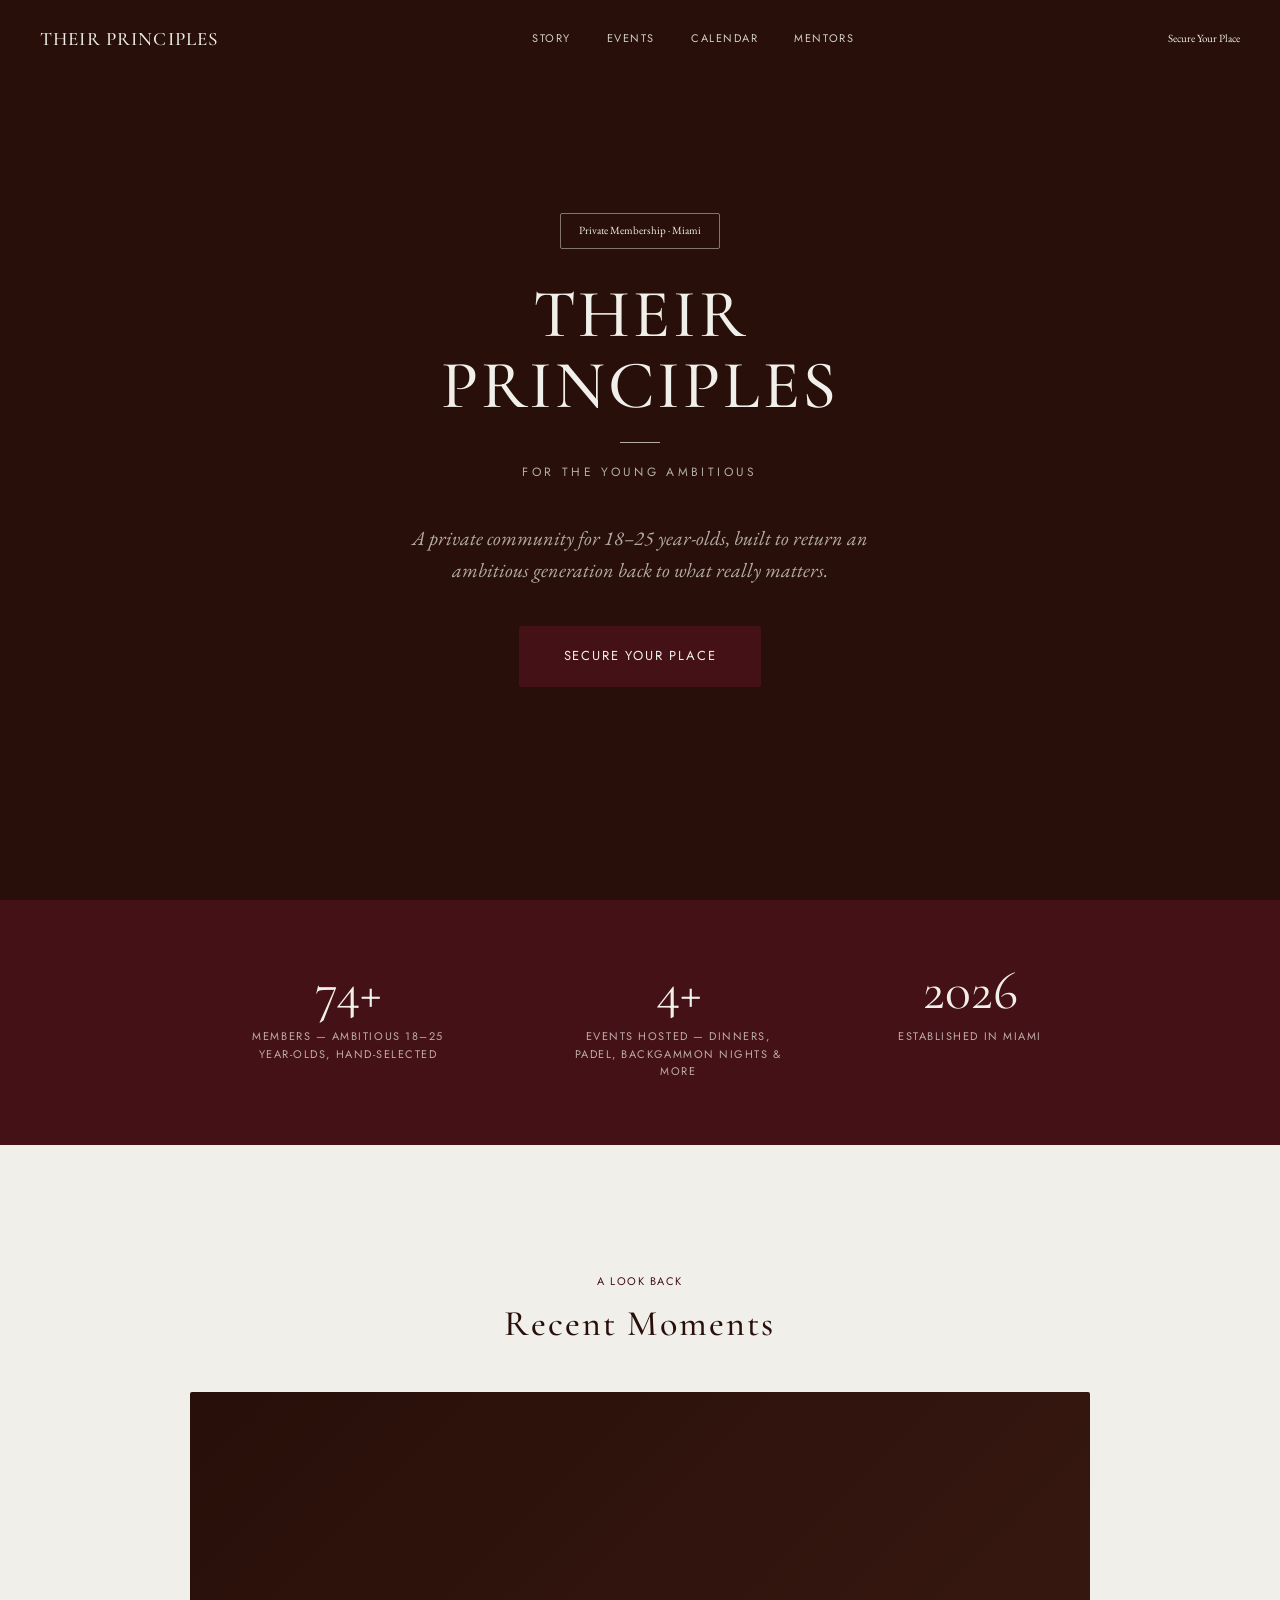
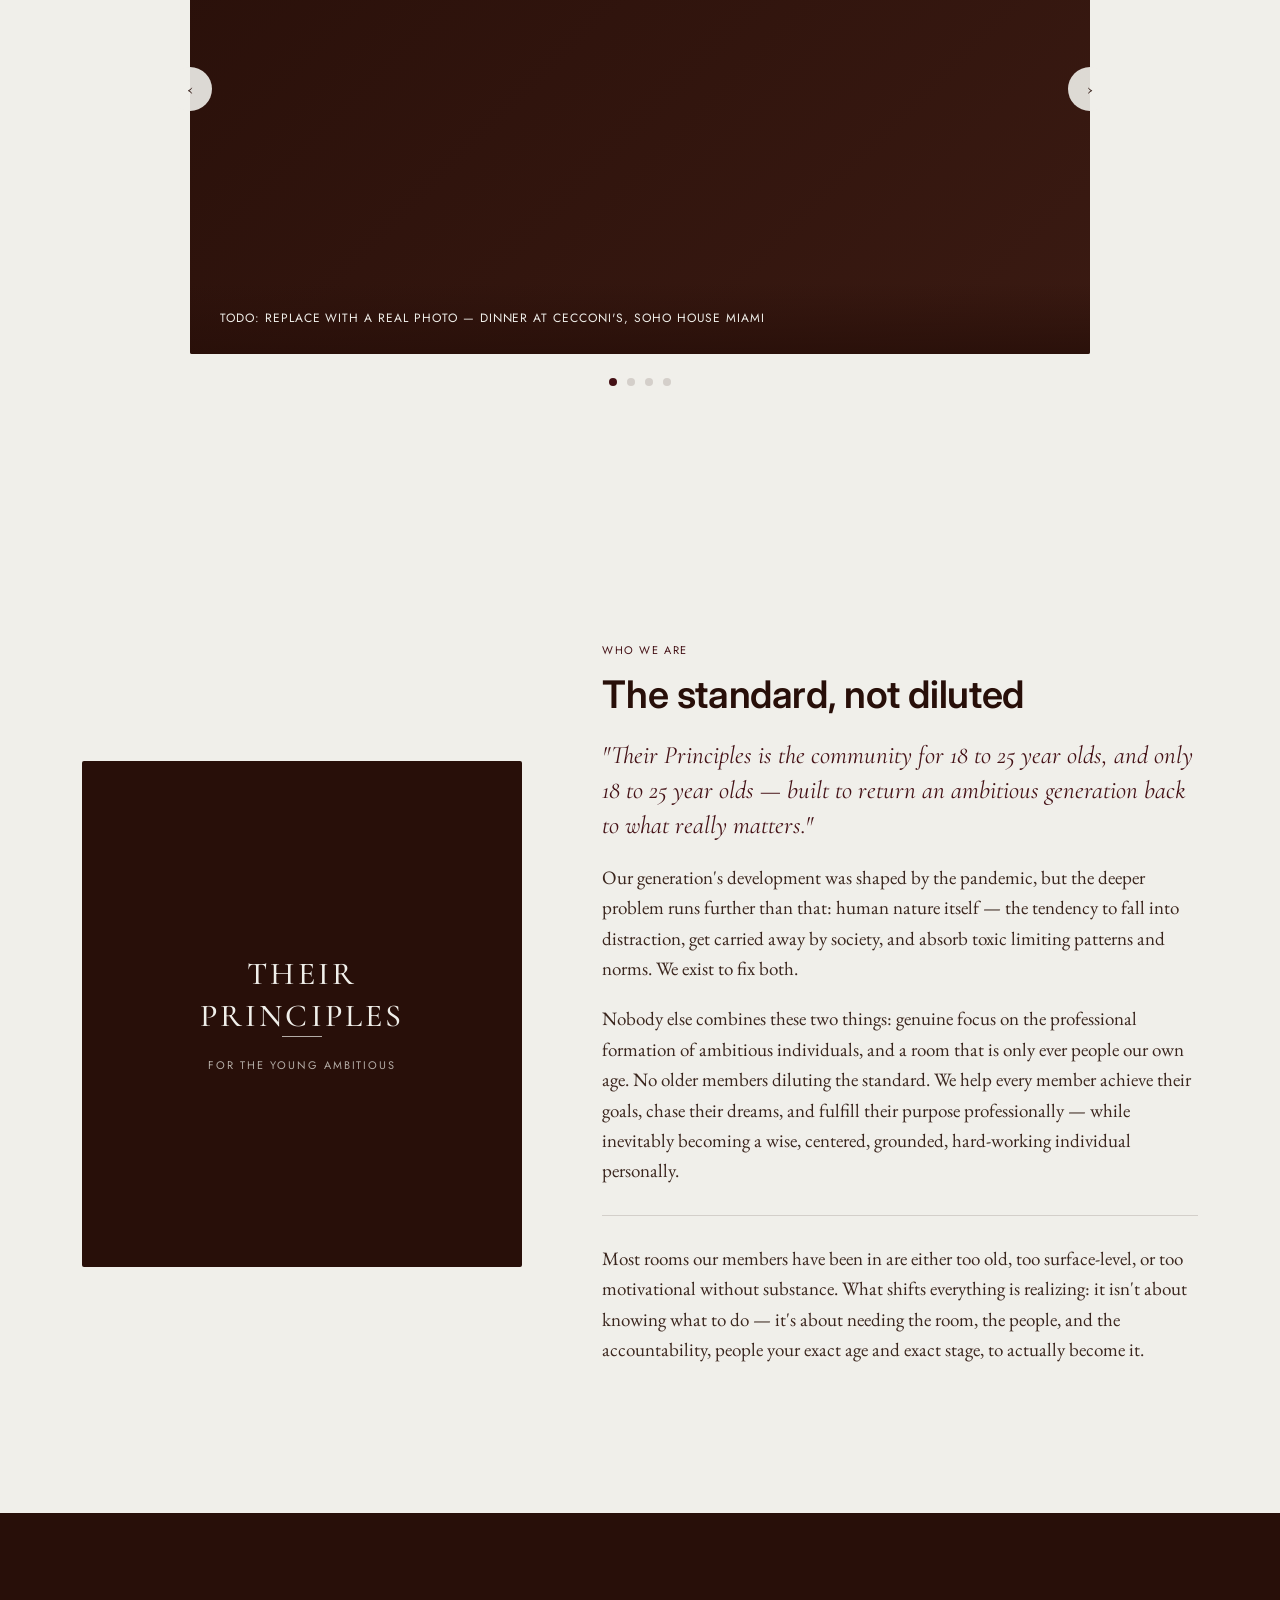
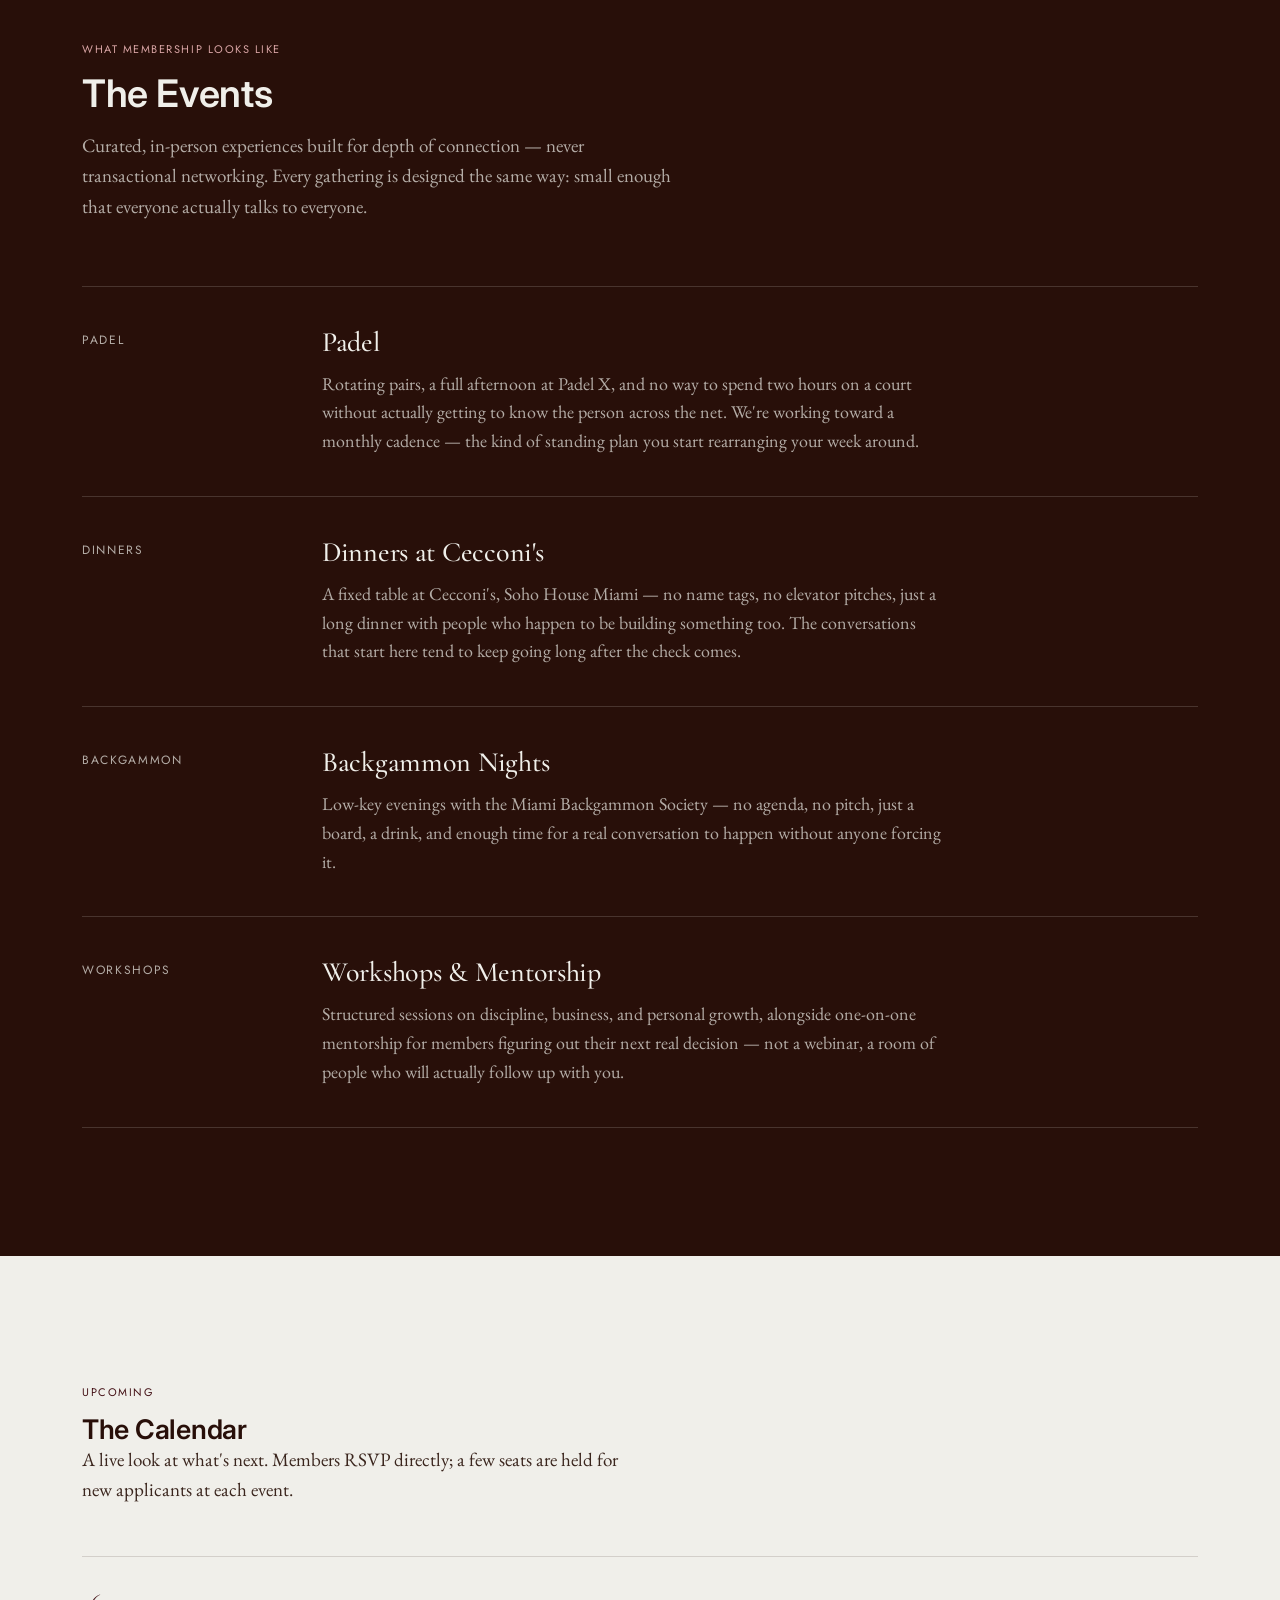
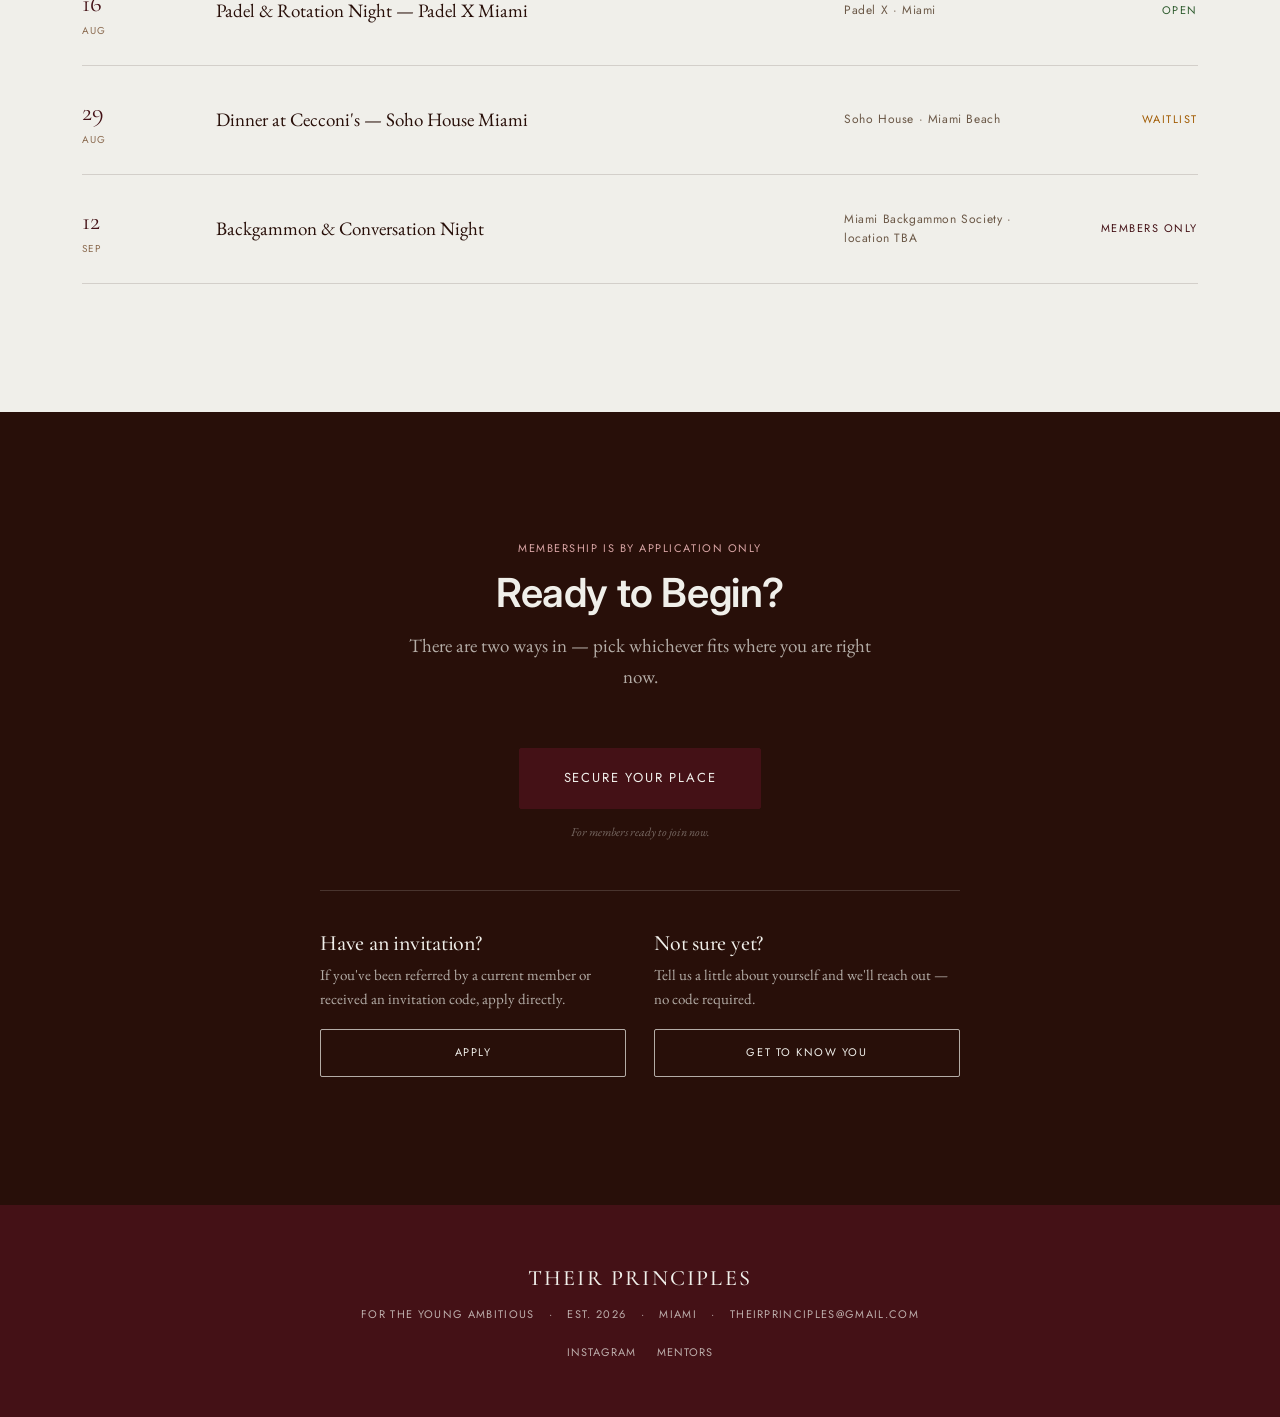
==== index.html @ aa346334 "Backup: initial site build (pre-refinement) Co-Authored-By: Claude Fable 5 <noreply@anthropic.com>" ====
<!DOCTYPE html>
<html lang="en">
<head>
<meta charset="UTF-8">
<meta name="viewport" content="width=device-width, initial-scale=1.0">
<title>Their Principles — For the Young Ambitious</title>
<meta name="description" content="Their Principles is a private membership community in Miami for ambitious 18–25 year-olds. Dinners, padel, backgammon nights, workshops, and a room that's only ever people your own age.">
<link rel="preconnect" href="https://fonts.googleapis.com">
<link rel="preconnect" href="https://fonts.gstatic.com" crossorigin>
<link href="https://fonts.googleapis.com/css2?family=Cormorant+Garamond:ital,wght@0,400;0,500;0,600;1,400&family=EB+Garamond:ital,wght@0,400;0,500;1,400&family=Inter:wght@400;500;600&family=Jost:wght@400;500;600&display=swap" rel="stylesheet">
<link rel="stylesheet" href="css/variables.css">
<link rel="stylesheet" href="css/base.css">
<link rel="stylesheet" href="css/components.css">
</head>
<body>

<nav class="tp-nav" id="tpNav">
  <a href="#top" class="tp-nav-mark tp-brandmark">Their Principles</a>
  <div class="tp-nav-links">
    <a href="#story">Story</a>
    <a href="#events">Events</a>
    <a href="#calendar">Calendar</a>
    <a href="mentors.html">Mentors</a>
  </div>
  <a href="#join" class="tp-nav-cta tp-nav-cta-desktop">Secure Your Place</a>
  <button class="tp-nav-toggle" id="tpNavToggle" aria-expanded="false" aria-controls="tpNavOverlay">Menu</button>
</nav>

<div class="tp-nav-overlay" id="tpNavOverlay">
  <a href="#story">Story</a>
  <a href="#events">Events</a>
  <a href="#calendar">Calendar</a>
  <a href="mentors.html">Mentors</a>
  <a href="#join">Secure Your Place</a>
</div>

<header class="tp-hero" id="top">
  <!-- TODO(client): add a real event photo. Simplest option — add this inline
       style once the file exists:
       style="--tp-hero-photo:url('assets/images/hero/hero.jpg')" -->
  <div class="tp-hero-inner">
    <div class="tp-hero-eyebrow">Private Membership · Miami</div>
    <h1>Their Principles</h1>
    <div class="tp-hero-divider"></div>
    <div class="tp-hero-tag">For the Young Ambitious</div>
    <p class="tp-hero-sub">A private community for 18–25 year-olds, built to return an ambitious generation back to what really matters.</p>
    <a href="#join" class="tp-btn tp-btn-primary">Secure Your Place</a>
  </div>
  <div class="tp-hero-photo-credit"><!-- TODO(client): photo credit once a real image is added --></div>
</header>

<section class="tp-stats" id="stats" aria-label="Their Principles, by the numbers">
  <div class="tp-wrap">
    <div>
      <div class="tp-stat-num" data-count-target="74" data-count-suffix="+">0</div>
      <div class="tp-stat-label">Members — ambitious 18–25 year-olds, hand-selected</div>
    </div>
    <div>
      <div class="tp-stat-num" data-count-target="4" data-count-suffix="+">0</div>
      <div class="tp-stat-label">Events hosted — dinners, padel, backgammon nights &amp; more</div>
    </div>
    <div>
      <div class="tp-stat-num">2026</div>
      <div class="tp-stat-label">Established in Miami</div>
    </div>
  </div>
</section>

<section class="tp-section" id="moments">
  <div class="tp-wrap">
    <div class="tp-carousel-heading">
      <div class="tp-eyebrow">A look back</div>
      <h2 class="tp-brandmark">Recent Moments</h2>
    </div>
    <div class="tp-carousel" id="tpCarousel">
      <div class="tp-carousel-track"></div>
      <button class="tp-carousel-nav tp-carousel-prev" aria-label="Previous photo">&#8249;</button>
      <button class="tp-carousel-nav tp-carousel-next" aria-label="Next photo">&#8250;</button>
      <div class="tp-carousel-dots"></div>
    </div>
  </div>
</section>

<section class="tp-section tp-story" id="story">
  <div class="tp-wrap">
    <div class="tp-story-mark">
      <div>
        <div class="tp-brandmark">Their<br>Principles</div>
        <div class="tp-hero-divider"></div>
        <div class="tp-tag">For the Young Ambitious</div>
      </div>
    </div>
    <div>
      <div class="tp-eyebrow">Who we are</div>
      <h2>The standard, not diluted</h2>
      <p class="tp-pull">"Their Principles is the community for 18 to 25 year olds, and only 18 to 25 year olds — built to return an ambitious generation back to what really matters."</p>
      <p>Our generation's development was shaped by the pandemic, but the deeper problem runs further than that: human nature itself — the tendency to fall into distraction, get carried away by society, and absorb toxic limiting patterns and norms. We exist to fix both.</p>
      <p>Nobody else combines these two things: genuine focus on the professional formation of ambitious individuals, and a room that is only ever people our own age. No older members diluting the standard. We help every member achieve their goals, chase their dreams, and fulfill their purpose professionally — while inevitably becoming a wise, centered, grounded, hard-working individual personally.</p>
      <p class="tp-story-shift">Most rooms our members have been in are either too old, too surface-level, or too motivational without substance. What shifts everything is realizing: it isn't about knowing what to do — it's about needing the room, the people, and the accountability, people your exact age and exact stage, to actually become it.</p>
    </div>
  </div>
</section>

<section class="tp-section tp-events" id="events">
  <div class="tp-wrap">
    <div class="tp-eyebrow">What membership looks like</div>
    <h2>The Events</h2>
    <p class="tp-events-intro">Curated, in-person experiences built for depth of connection — never transactional networking. Every gathering is designed the same way: small enough that everyone actually talks to everyone.</p>

    <div class="tp-experience">
      <div class="tp-experience-label">Padel</div>
      <div>
        <h3>Padel</h3>
        <p>Rotating pairs, a full afternoon at Padel X, and no way to spend two hours on a court without actually getting to know the person across the net. We're working toward a monthly cadence — the kind of standing plan you start rearranging your week around.</p>
      </div>
    </div>

    <div class="tp-experience">
      <div class="tp-experience-label">Dinners</div>
      <div>
        <h3>Dinners at Cecconi's</h3>
        <p>A fixed table at Cecconi's, Soho House Miami — no name tags, no elevator pitches, just a long dinner with people who happen to be building something too. The conversations that start here tend to keep going long after the check comes.</p>
      </div>
    </div>

    <div class="tp-experience">
      <div class="tp-experience-label">Backgammon</div>
      <div>
        <h3>Backgammon Nights</h3>
        <p>Low-key evenings with the Miami Backgammon Society — no agenda, no pitch, just a board, a drink, and enough time for a real conversation to happen without anyone forcing it.</p>
      </div>
    </div>

    <div class="tp-experience">
      <div class="tp-experience-label">Workshops</div>
      <div>
        <h3>Workshops &amp; Mentorship</h3>
        <p>Structured sessions on discipline, business, and personal growth, alongside one-on-one mentorship for members figuring out their next real decision — not a webinar, a room of people who will actually follow up with you.</p>
      </div>
    </div>
  </div>
</section>

<section class="tp-section tp-calendar" id="calendar">
  <div class="tp-wrap">
    <div class="tp-eyebrow">Upcoming</div>
    <h2>The Calendar</h2>
    <p class="tp-calendar-intro">A live look at what's next. Members RSVP directly; a few seats are held for new applicants at each event.</p>
    <div class="tp-cal-list" id="tpCalList"></div>
  </div>
</section>

<section class="tp-section tp-cta" id="join">
  <div class="tp-wrap">
    <div class="tp-eyebrow">Membership is by application only</div>
    <h2>Ready to Begin?</h2>
    <p class="tp-cta-intro">There are two ways in — pick whichever fits where you are right now.</p>

    <div class="tp-cta-primary-wrap">
      <a href="#" class="tp-btn tp-btn-primary">Secure Your Place</a>
      <span class="tp-cta-primary-note">For members ready to join now.<br><!-- TODO(client): point this at the real membership/payment flow --></span>
    </div>

    <div class="tp-cta-doors">
      <div class="tp-cta-door">
        <h3>Have an invitation?</h3>
        <p>If you've been referred by a current member or received an invitation code, apply directly.</p>
        <!-- TODO(client): point this at the real invitation-code intake form once decided -->
        <a href="#" class="tp-btn tp-btn-secondary">Apply</a>
      </div>
      <div class="tp-cta-door">
        <h3>Not sure yet?</h3>
        <p>Tell us a little about yourself and we'll reach out — no code required.</p>
        <button class="tp-btn tp-btn-secondary" id="tpGtyToggle" aria-expanded="false" aria-controls="tpGtyForm">Get to Know You</button>
      </div>
    </div>

    <form class="tp-gty-form" id="tpGtyForm" novalidate>
      <div class="tp-gty-field">
        <label for="gtyName">Name</label>
        <input type="text" id="gtyName" name="name" data-required autocomplete="name">
        <div class="tp-gty-error">Please tell us your name.</div>
      </div>
      <div class="tp-gty-field">
        <label for="gtyEmail">Email</label>
        <input type="email" id="gtyEmail" name="email" data-required autocomplete="email">
        <div class="tp-gty-error">Please enter a valid email.</div>
      </div>
      <div class="tp-gty-field">
        <label for="gtyAge">Age</label>
        <input type="number" id="gtyAge" name="age" min="18" max="25" data-required>
        <div class="tp-gty-error">Membership is for 18–25 year-olds.</div>
      </div>
      <div class="tp-gty-field">
        <label for="gtySocial">Instagram or LinkedIn</label>
        <input type="text" id="gtySocial" name="social" data-required autocomplete="off">
        <div class="tp-gty-error">Please share a way to find you.</div>
      </div>
      <div class="tp-gty-field">
        <label for="gtyWhy">In one line, why Their Principles?</label>
        <textarea id="gtyWhy" name="why" rows="2" data-required></textarea>
        <div class="tp-gty-error">Tell us a little about why you're reaching out.</div>
      </div>
      <button type="submit" class="tp-btn tp-btn-secondary">Send</button>
    </form>
    <div class="tp-gty-success" id="tpGtySuccess">Thank you — we'll be in touch soon.</div>
  </div>
</section>

<footer class="tp-footer">
  <div class="tp-wrap">
    <div class="tp-brandmark">Their Principles</div>
    <div class="tp-footer-meta">For the Young Ambitious <span>·</span> Est. 2026 <span>·</span> Miami <span>·</span> theirprinciples@gmail.com</div>
    <div class="tp-footer-links">
      <!-- TODO(client): add real social links -->
      <a href="#">Instagram</a>
      <a href="mentors.html">Mentors</a>
    </div>
  </div>
</footer>

<script src="js/nav.js" defer></script>
<script src="js/carousel.js" defer></script>
<script src="js/stats-counter.js" defer></script>
<script src="js/calendar.js" defer></script>
<script src="js/form.js" defer></script>
</body>
</html>
---- css/variables.css ----
/* Their Principles — brand tokens
   Verified against the client's brand deck (positioning statement, audience
   definition, brand kit slides). Do not introduce colors/fonts outside this file. */
:root {
  /* Brand colors — exact hex from the brand kit */
  --tp-espresso: #280F09;   /* near-black, primary text + hero background */
  --tp-cream: #F0EFEA;      /* parchment, primary background */
  --tp-burgundy: #441116;   /* accent, primary CTA, stat band */
  --tp-green: #151E0C;      /* secondary accent, used sparingly */

  /* Derived tints (not in the deck — computed for hover/border/dim states) */
  --tp-cream-dim: #E4E2D9;
  --tp-burgundy-light: #5A1A21;
  --tp-espresso-70: rgba(40, 15, 9, 0.7);
  --tp-cream-on-dark-70: rgba(240, 239, 234, 0.7);
  --tp-cream-on-dark-40: rgba(240, 239, 234, 0.4);
  --tp-hairline-on-dark: rgba(240, 239, 234, 0.16);
  --tp-hairline-on-light: rgba(40, 15, 9, 0.14);

  /* Typography
     Cormorant Garamond + EB Garamond are the real brand fonts (free).
     Proxima Nova and Futura are commercial — Inter and Jost stand in until
     licensed. Swap the two substitute lines below if a license is purchased. */
  --font-mark: 'Cormorant Garamond', serif;
  --font-body: 'EB Garamond', serif;
  --font-title: 'Inter', sans-serif;      /* stand-in for Proxima Nova */
  --font-cta: 'Jost', sans-serif;          /* stand-in for Futura */

  /* Spacing / rhythm */
  --tp-section-pad: 128px;
  --tp-section-pad-mobile: 72px;
  --tp-max-width: 1180px;
  --tp-radius: 2px;
}
---- css/base.css ----
/* Reset + typographic defaults */
*, *::before, *::after { box-sizing: border-box; margin: 0; padding: 0; }
html { scroll-behavior: smooth; }
body {
  background: var(--tp-cream);
  color: var(--tp-espresso);
  font-family: var(--font-body);
  font-size: 18px;
  line-height: 1.6;
  -webkit-font-smoothing: antialiased;
}
img { max-width: 100%; display: block; }
a { color: inherit; text-decoration: none; }
button { font: inherit; cursor: pointer; }
ul { list-style: none; }

h1, h2, h3 { font-family: var(--font-title); font-weight: 600; letter-spacing: -0.01em; line-height: 1.1; }
.tp-brandmark { font-family: var(--font-mark); font-weight: 500; letter-spacing: 0.06em; }

.tp-eyebrow, .tp-cta-font, .tp-nav-links a, .tp-btn, .tp-stat-label, .tp-status {
  font-family: var(--font-cta);
  text-transform: uppercase;
  letter-spacing: 0.14em;
}

.tp-wrap {
  max-width: var(--tp-max-width);
  margin: 0 auto;
  padding: 0 32px;
}

.tp-section { padding: var(--tp-section-pad) 0; }

.tp-eyebrow { font-size: 11px; color: var(--tp-burgundy); margin-bottom: 14px; }

/* Shared button styles */
.tp-btn {
  display: inline-block;
  font-size: 12px;
  padding: 15px 30px;
  border-radius: 2px;
  border: 1px solid currentColor;
  background: transparent;
  transition: background .25s ease, color .25s ease, border-color .25s ease, transform .15s ease;
}
.tp-btn:hover { transform: translateY(-1px); }

.tp-btn-primary {
  background: var(--tp-burgundy);
  border-color: var(--tp-burgundy);
  color: var(--tp-cream);
  font-size: 13px;
  padding: 19px 44px;
}
.tp-btn-primary:hover { background: var(--tp-burgundy-light); border-color: var(--tp-burgundy-light); }

.tp-btn-secondary {
  background: transparent;
  color: var(--tp-cream);
  border-color: var(--tp-cream-on-dark-70);
}
.tp-btn-secondary:hover { background: var(--tp-cream); color: var(--tp-espresso); border-color: var(--tp-cream); }

.tp-btn-outline-dark {
  background: transparent;
  color: var(--tp-espresso);
  border-color: var(--tp-hairline-on-light);
}
.tp-btn-outline-dark:hover { background: var(--tp-espresso); color: var(--tp-cream); border-color: var(--tp-espresso); }

.tp-visually-hidden {
  position: absolute; width: 1px; height: 1px; overflow: hidden;
  clip: rect(0 0 0 0); white-space: nowrap;
}

@media (max-width: 860px) {
  .tp-section { padding: var(--tp-section-pad-mobile) 0; }
}
---- css/components.css ----
/* ==========================================================================
   NAV
   ========================================================================== */
.tp-nav {
  position: fixed; top: 0; left: 0; right: 0; z-index: 100;
  display: flex; align-items: center; justify-content: space-between;
  padding: 24px 40px;
  transition: background .3s ease, padding .3s ease, box-shadow .3s ease;
}
.tp-nav.is-solid {
  background: var(--tp-espresso);
  padding: 14px 40px;
  box-shadow: 0 2px 24px rgba(0,0,0,.25);
}
.tp-nav-mark {
  font-size: 19px;
  color: var(--tp-cream);
  text-transform: uppercase;
}
.tp-nav-links { display: flex; gap: 36px; align-items: center; }
.tp-nav-links a { color: var(--tp-cream); font-size: 11px; opacity: .85; }
.tp-nav-links a:hover { opacity: 1; }
.tp-nav-cta { color: var(--tp-cream); font-size: 11px; }
.tp-nav-toggle {
  display: none; background: none; border: none; color: var(--tp-cream);
  font-family: var(--font-cta); font-size: 11px; letter-spacing: .14em; text-transform: uppercase;
}
.tp-nav-overlay {
  position: fixed; inset: 0; z-index: 99; background: var(--tp-espresso);
  display: none; flex-direction: column; align-items: center; justify-content: center; gap: 32px;
}
.tp-nav-overlay.is-open { display: flex; }
.tp-nav-overlay a { color: var(--tp-cream); font-size: 20px; font-family: var(--font-mark); }

@media (max-width: 860px) {
  .tp-nav-links, .tp-nav-cta-desktop { display: none; }
  .tp-nav-toggle { display: block; }
}

/* ==========================================================================
   HERO
   ========================================================================== */
.tp-hero {
  position: relative;
  min-height: 100vh;
  display: flex; align-items: center; justify-content: center;
  text-align: center;
  color: var(--tp-cream);
  overflow: hidden;
  background-color: var(--tp-espresso);
  background-image:
    linear-gradient(180deg, rgba(40,15,9,.35) 0%, rgba(40,15,9,.6) 55%, rgba(40,15,9,.96) 100%),
    var(--tp-hero-photo, none);
  background-size: cover;
  background-position: center;
}
/* TODO(client): set --tp-hero-photo to a real event photo, e.g.
   .tp-hero { --tp-hero-photo: url('assets/images/hero/hero.jpg'); } */
.tp-hero-inner { position: relative; z-index: 2; max-width: 640px; padding: 0 40px; }
.tp-hero-eyebrow {
  display: inline-block; font-size: 11px; color: var(--tp-cream);
  border: 1px solid rgba(240,239,234,.45); border-radius: 2px; padding: 8px 18px; margin-bottom: 30px;
}
.tp-hero-mark { font-size: 15px; letter-spacing: .3em; text-transform: uppercase; color: var(--tp-cream-on-dark-70); margin-bottom: 18px; }
.tp-hero h1 {
  font-family: var(--font-mark); font-weight: 500; text-transform: uppercase;
  font-size: 68px; letter-spacing: .04em; line-height: 1.05; margin-bottom: 20px;
}
.tp-hero-divider { width: 40px; height: 1px; background: var(--tp-cream-on-dark-70); margin: 0 auto 20px; }
.tp-hero-tag { font-family: var(--font-cta); font-size: 12px; letter-spacing: .28em; text-transform: uppercase; color: var(--tp-cream-on-dark-70); margin-bottom: 40px; }
.tp-hero-sub {
  font-family: var(--font-body); font-style: italic; font-size: 20px;
  color: var(--tp-cream-on-dark-70); max-width: 480px; margin: 0 auto 40px;
}
.tp-hero-photo-credit {
  position: absolute; bottom: 22px; left: 50%; transform: translateX(-50%);
  font-family: var(--font-cta); font-size: 10px; letter-spacing: .1em; text-transform: uppercase;
  color: var(--tp-cream-on-dark-40);
}

@media (max-width: 860px) {
  .tp-hero h1 { font-size: 40px; }
}

/* ==========================================================================
   STATS
   ========================================================================== */
.tp-stats { background: var(--tp-burgundy); color: var(--tp-cream); padding: 64px 0; }
.tp-stats .tp-wrap { display: flex; justify-content: center; gap: 110px; text-align: center; flex-wrap: wrap; }
.tp-stat-num { font-family: var(--font-mark); font-size: 54px; line-height: 1; }
.tp-stat-label { font-size: 11px; color: var(--tp-cream-on-dark-70); margin-top: 10px; max-width: 220px; }

/* ==========================================================================
   CAROUSEL
   ========================================================================== */
.tp-carousel-heading { text-align: center; margin-bottom: 48px; }
.tp-carousel-heading h2 { font-size: 36px; }
.tp-carousel {
  position: relative;
  max-width: 900px; margin: 0 auto;
}
.tp-carousel-track {
  display: flex; overflow-x: auto; scroll-snap-type: x mandatory;
  scrollbar-width: none; border-radius: var(--tp-radius);
}
.tp-carousel-track::-webkit-scrollbar { display: none; }
.tp-carousel-slide {
  flex: 0 0 100%; scroll-snap-align: center;
  aspect-ratio: 16 / 10;
  background: linear-gradient(135deg, var(--tp-espresso), #3a1a12);
  display: flex; align-items: flex-end; justify-content: flex-start;
  position: relative;
}
.tp-carousel-slide img { position: absolute; inset: 0; width: 100%; height: 100%; object-fit: cover; }
.tp-carousel-caption {
  position: relative; z-index: 2; color: var(--tp-cream); padding: 26px 30px;
  font-family: var(--font-cta); font-size: 12px; letter-spacing: .08em; text-transform: uppercase;
  background: linear-gradient(0deg, rgba(40,15,9,.85), transparent);
  width: 100%;
}
.tp-carousel-nav {
  position: absolute; top: 50%; transform: translateY(-50%);
  width: 44px; height: 44px; border-radius: 50%;
  background: var(--tp-cream); color: var(--tp-espresso);
  border: none; display: flex; align-items: center; justify-content: center;
  font-size: 16px; opacity: .9;
}
.tp-carousel-nav:hover { opacity: 1; }
.tp-carousel-prev { left: -22px; }
.tp-carousel-next { right: -22px; }
.tp-carousel-dots { display: flex; justify-content: center; gap: 10px; margin-top: 24px; }
.tp-carousel-dot { width: 8px; height: 8px; border-radius: 50%; background: var(--tp-hairline-on-light); border: none; }
.tp-carousel-dot.is-active { background: var(--tp-burgundy); }

@media (max-width: 860px) {
  .tp-carousel-prev, .tp-carousel-next { display: none; }
}

/* ==========================================================================
   STORY
   ========================================================================== */
.tp-story .tp-wrap { display: grid; grid-template-columns: 0.85fr 1.15fr; gap: 80px; align-items: center; }
.tp-story-mark {
  aspect-ratio: 1 / 1.15; background: var(--tp-espresso); color: var(--tp-cream);
  display: flex; align-items: center; justify-content: center; text-align: center; padding: 40px;
  border-radius: var(--tp-radius);
}
.tp-story-mark .tp-brandmark { font-size: 32px; letter-spacing: .1em; text-transform: uppercase; line-height: 1.3; }
.tp-story-mark .tp-hero-divider { background: var(--tp-cream-on-dark-70); }
.tp-story-mark .tp-tag { font-family: var(--font-cta); font-size: 11px; letter-spacing: .18em; text-transform: uppercase; color: var(--tp-cream-on-dark-70); }
.tp-story h2 { font-size: 38px; margin-bottom: 22px; }
.tp-story p { font-size: 19px; margin-bottom: 20px; color: #3a251d; }
.tp-story p.tp-pull {
  font-family: var(--font-mark); font-size: 25px; font-style: italic; color: var(--tp-burgundy); line-height: 1.4;
}
.tp-story-shift {
  margin-top: 28px; padding-top: 28px; border-top: 1px solid var(--tp-hairline-on-light);
  font-size: 16px; color: #5a4632;
}

@media (max-width: 860px) {
  .tp-story .tp-wrap { grid-template-columns: 1fr; }
}

/* ==========================================================================
   EVENTS (experiential — no card grid)
   ========================================================================== */
.tp-events { background: var(--tp-espresso); color: var(--tp-cream); }
.tp-events .tp-eyebrow { color: #d9a5a5; }
.tp-events h2 { color: var(--tp-cream); font-size: 38px; margin-bottom: 16px; }
.tp-events-intro { max-width: 600px; color: var(--tp-cream-on-dark-70); font-size: 19px; margin-bottom: 64px; }
.tp-experience {
  display: grid; grid-template-columns: 200px 1fr; gap: 40px;
  padding: 40px 0; border-top: 1px solid var(--tp-hairline-on-dark);
}
.tp-experience:last-child { border-bottom: 1px solid var(--tp-hairline-on-dark); }
.tp-experience-label {
  font-family: var(--font-cta); font-size: 12px; letter-spacing: .14em; text-transform: uppercase;
  color: var(--tp-cream-on-dark-70); padding-top: 4px;
}
.tp-experience h3 { font-family: var(--font-mark); font-size: 28px; font-weight: 500; margin-bottom: 12px; color: var(--tp-cream); }
.tp-experience p { font-size: 18px; color: var(--tp-cream-on-dark-70); max-width: 620px; }

@media (max-width: 860px) {
  .tp-experience { grid-template-columns: 1fr; gap: 10px; }
}

/* ==========================================================================
   CALENDAR
   ========================================================================== */
.tp-calendar-intro { max-width: 560px; color: #3a251d; font-size: 19px; margin-bottom: 50px; }
.tp-cal-list { border-top: 1px solid var(--tp-hairline-on-light); }
.tp-cal-row {
  display: grid; grid-template-columns: 110px 1fr 200px 130px; gap: 24px; align-items: center;
  padding: 26px 0; border-bottom: 1px solid var(--tp-hairline-on-light);
}
.tp-cal-date { font-family: var(--font-mark); font-size: 25px; color: var(--tp-burgundy); }
.tp-cal-date span { display: block; font-family: var(--font-cta); font-size: 10px; letter-spacing: .12em; text-transform: uppercase; color: #8a6a4f; }
.tp-cal-name { font-size: 19px; }
.tp-cal-loc { font-family: var(--font-cta); font-size: 12px; letter-spacing: .05em; color: #6b5847; }
.tp-status { font-size: 11px; text-align: right; }
.tp-status.is-open { color: #2f5c2f; }
.tp-status.is-wait { color: #a05a00; }
.tp-status.is-members { color: var(--tp-burgundy); }
.tp-cal-empty { padding: 30px 0; color: #6b5847; font-style: italic; }

@media (max-width: 860px) {
  .tp-cal-row { grid-template-columns: 1fr; text-align: left; gap: 6px; }
  .tp-status { text-align: left; }
}

/* ==========================================================================
   THREE-CTA SECTION
   ========================================================================== */
.tp-cta { background: var(--tp-espresso); color: var(--tp-cream); text-align: center; }
.tp-cta .tp-eyebrow { color: #d9a5a5; }
.tp-cta h2 { color: var(--tp-cream); font-size: 40px; margin-bottom: 16px; }
.tp-cta-intro { max-width: 500px; margin: 0 auto 56px; color: var(--tp-cream-on-dark-70); font-size: 19px; }

.tp-cta-primary-wrap { margin-bottom: 48px; }
.tp-cta-primary-note { display: block; margin-top: 14px; font-size: 12px; color: var(--tp-cream-on-dark-40); font-family: var(--font-body); font-style: italic; }

.tp-cta-doors {
  display: flex; justify-content: center; gap: 28px; flex-wrap: wrap;
  max-width: 640px; margin: 0 auto; padding-top: 40px; border-top: 1px solid var(--tp-hairline-on-dark);
}
.tp-cta-door { flex: 1; min-width: 240px; text-align: left; }
.tp-cta-door h3 { font-family: var(--font-mark); font-size: 22px; font-weight: 500; margin-bottom: 8px; color: var(--tp-cream); }
.tp-cta-door p { font-size: 15px; color: var(--tp-cream-on-dark-70); margin-bottom: 18px; }
.tp-cta-door .tp-btn { width: 100%; text-align: center; font-size: 11px; padding: 14px 20px; }

/* Get-to-know-you inline form */
.tp-gty-form { text-align: left; margin-top: 18px; display: none; }
.tp-gty-form.is-open { display: block; }
.tp-gty-field { margin-bottom: 16px; }
.tp-gty-field label {
  display: block; font-family: var(--font-cta); font-size: 10px; letter-spacing: .1em; text-transform: uppercase;
  color: var(--tp-cream-on-dark-70); margin-bottom: 6px;
}
.tp-gty-field input, .tp-gty-field textarea {
  width: 100%; background: transparent; border: none; border-bottom: 1px solid var(--tp-hairline-on-dark);
  color: var(--tp-cream); font-family: var(--font-body); font-size: 16px; padding: 8px 0;
}
.tp-gty-field input:focus, .tp-gty-field textarea:focus { outline: none; border-color: var(--tp-cream); }
.tp-gty-error { font-family: var(--font-cta); font-size: 11px; color: #e08a8a; margin-top: 6px; display: none; }
.tp-gty-error.is-visible { display: block; }
.tp-gty-success {
  display: none; font-family: var(--font-mark); font-size: 20px; font-style: italic; color: var(--tp-cream);
  padding: 20px 0;
}
.tp-gty-success.is-visible { display: block; }

@media (max-width: 860px) {
  .tp-cta-doors { flex-direction: column; }
}

/* ==========================================================================
   MENTORS PAGE
   ========================================================================== */
.tp-mentors-intro { max-width: 620px; margin: 0 auto 64px; text-align: center; }
.tp-mentors-intro h2 { font-size: 40px; margin-bottom: 18px; }
.tp-mentors-intro p { font-size: 19px; color: #3a251d; }
.tp-mentor-grid { display: grid; grid-template-columns: repeat(3, 1fr); gap: 48px 40px; }
.tp-mentor-photo {
  aspect-ratio: 1 / 1; background: linear-gradient(135deg, #c9beae, #e4dfd3);
  border-radius: var(--tp-radius); margin-bottom: 18px;
  display: flex; align-items: center; justify-content: center;
  font-family: var(--font-cta); font-size: 10px; letter-spacing: .1em; text-transform: uppercase; color: #8a7a63;
}
.tp-mentor-card h3 { font-size: 21px; margin-bottom: 4px; }
.tp-mentor-card .tp-affiliation { font-family: var(--font-cta); font-size: 10px; letter-spacing: .1em; text-transform: uppercase; color: var(--tp-burgundy); margin-bottom: 10px; }
.tp-mentor-card p.tp-bio { font-size: 15px; color: #5a4632; }

@media (max-width: 860px) {
  .tp-mentor-grid { grid-template-columns: 1fr 1fr; }
}
@media (max-width: 560px) {
  .tp-mentor-grid { grid-template-columns: 1fr; }
}

/* ==========================================================================
   FOOTER
   ========================================================================== */
.tp-footer { background: var(--tp-burgundy); color: var(--tp-cream); padding: 56px 0; text-align: center; }
.tp-footer .tp-brandmark { font-size: 22px; letter-spacing: .1em; text-transform: uppercase; margin-bottom: 10px; }
.tp-footer-meta { font-family: var(--font-cta); font-size: 11px; letter-spacing: .12em; text-transform: uppercase; color: var(--tp-cream-on-dark-70); }
.tp-footer-meta span { margin: 0 10px; }
.tp-footer-links { margin-top: 20px; display: flex; justify-content: center; gap: 20px; }
.tp-footer-links a { font-family: var(--font-cta); font-size: 11px; letter-spacing: .1em; text-transform: uppercase; color: var(--tp-cream-on-dark-70); }
.tp-footer-links a:hover { color: var(--tp-cream); }
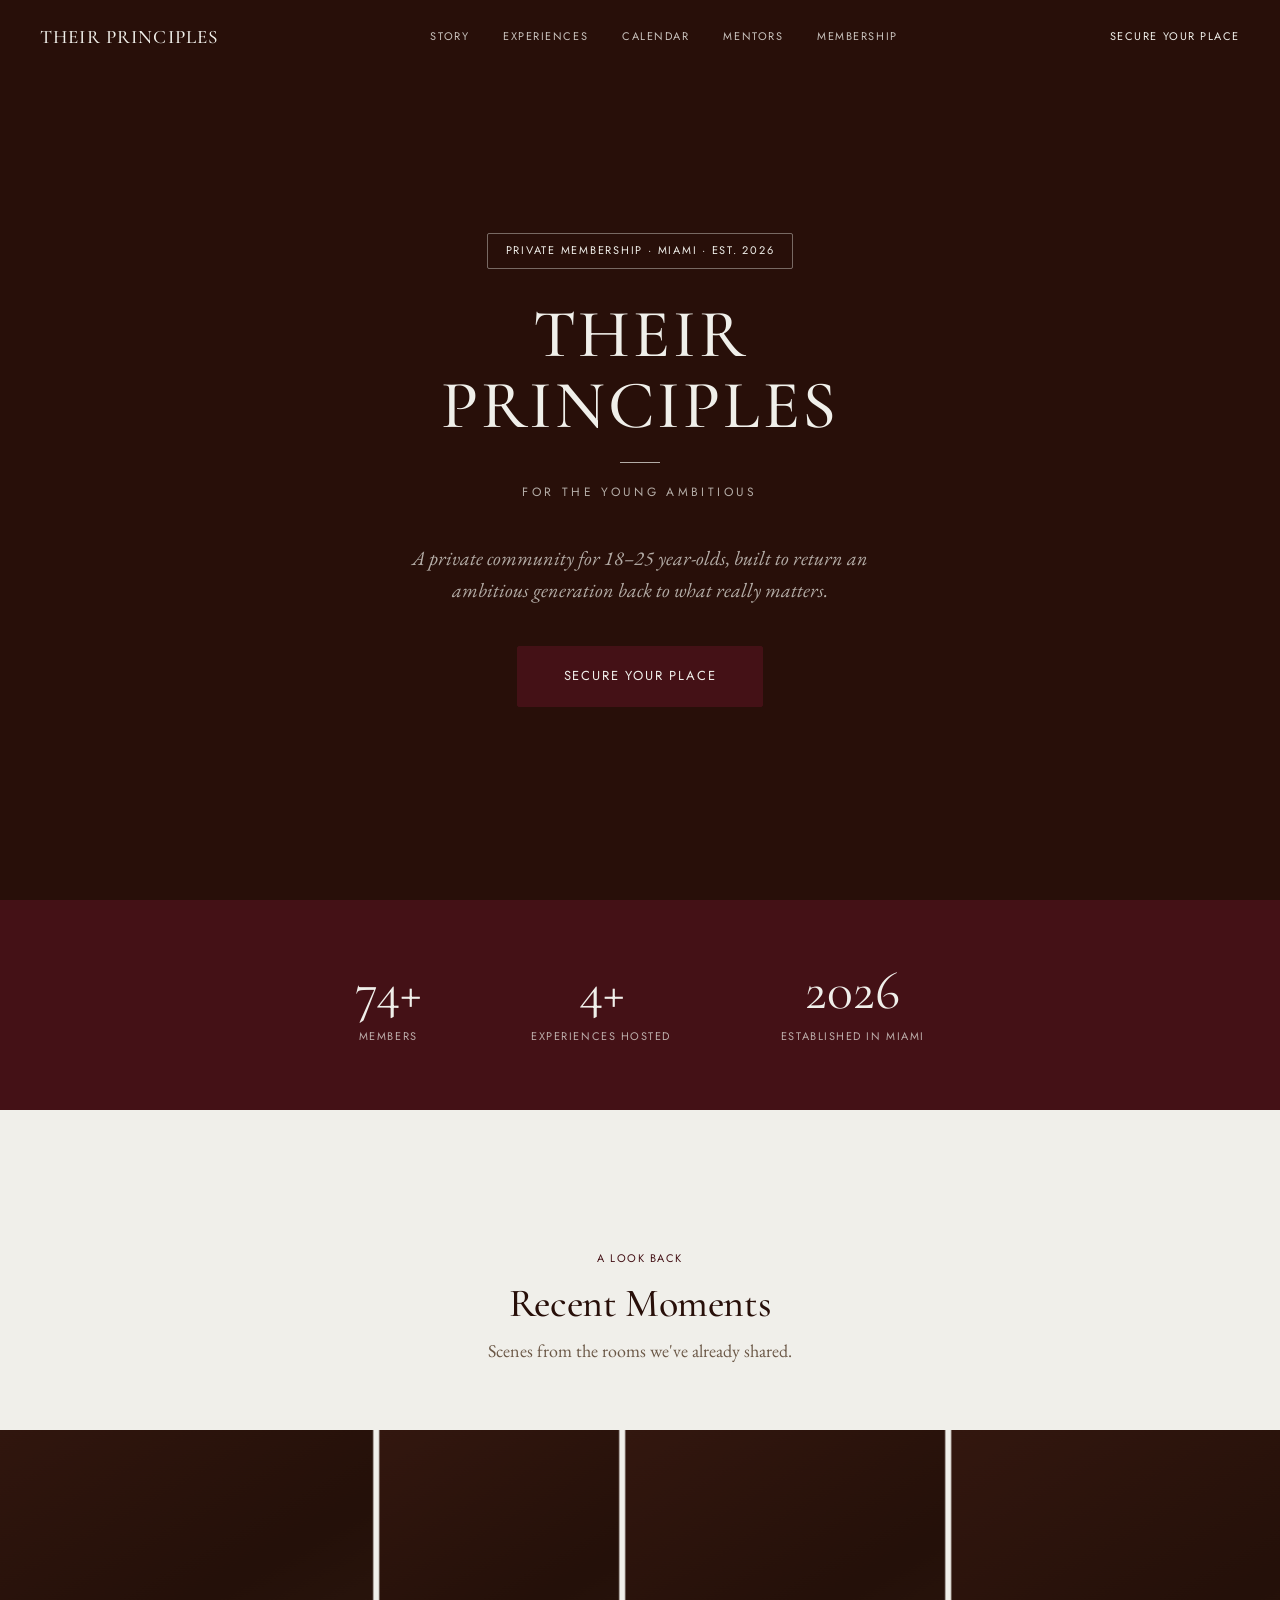
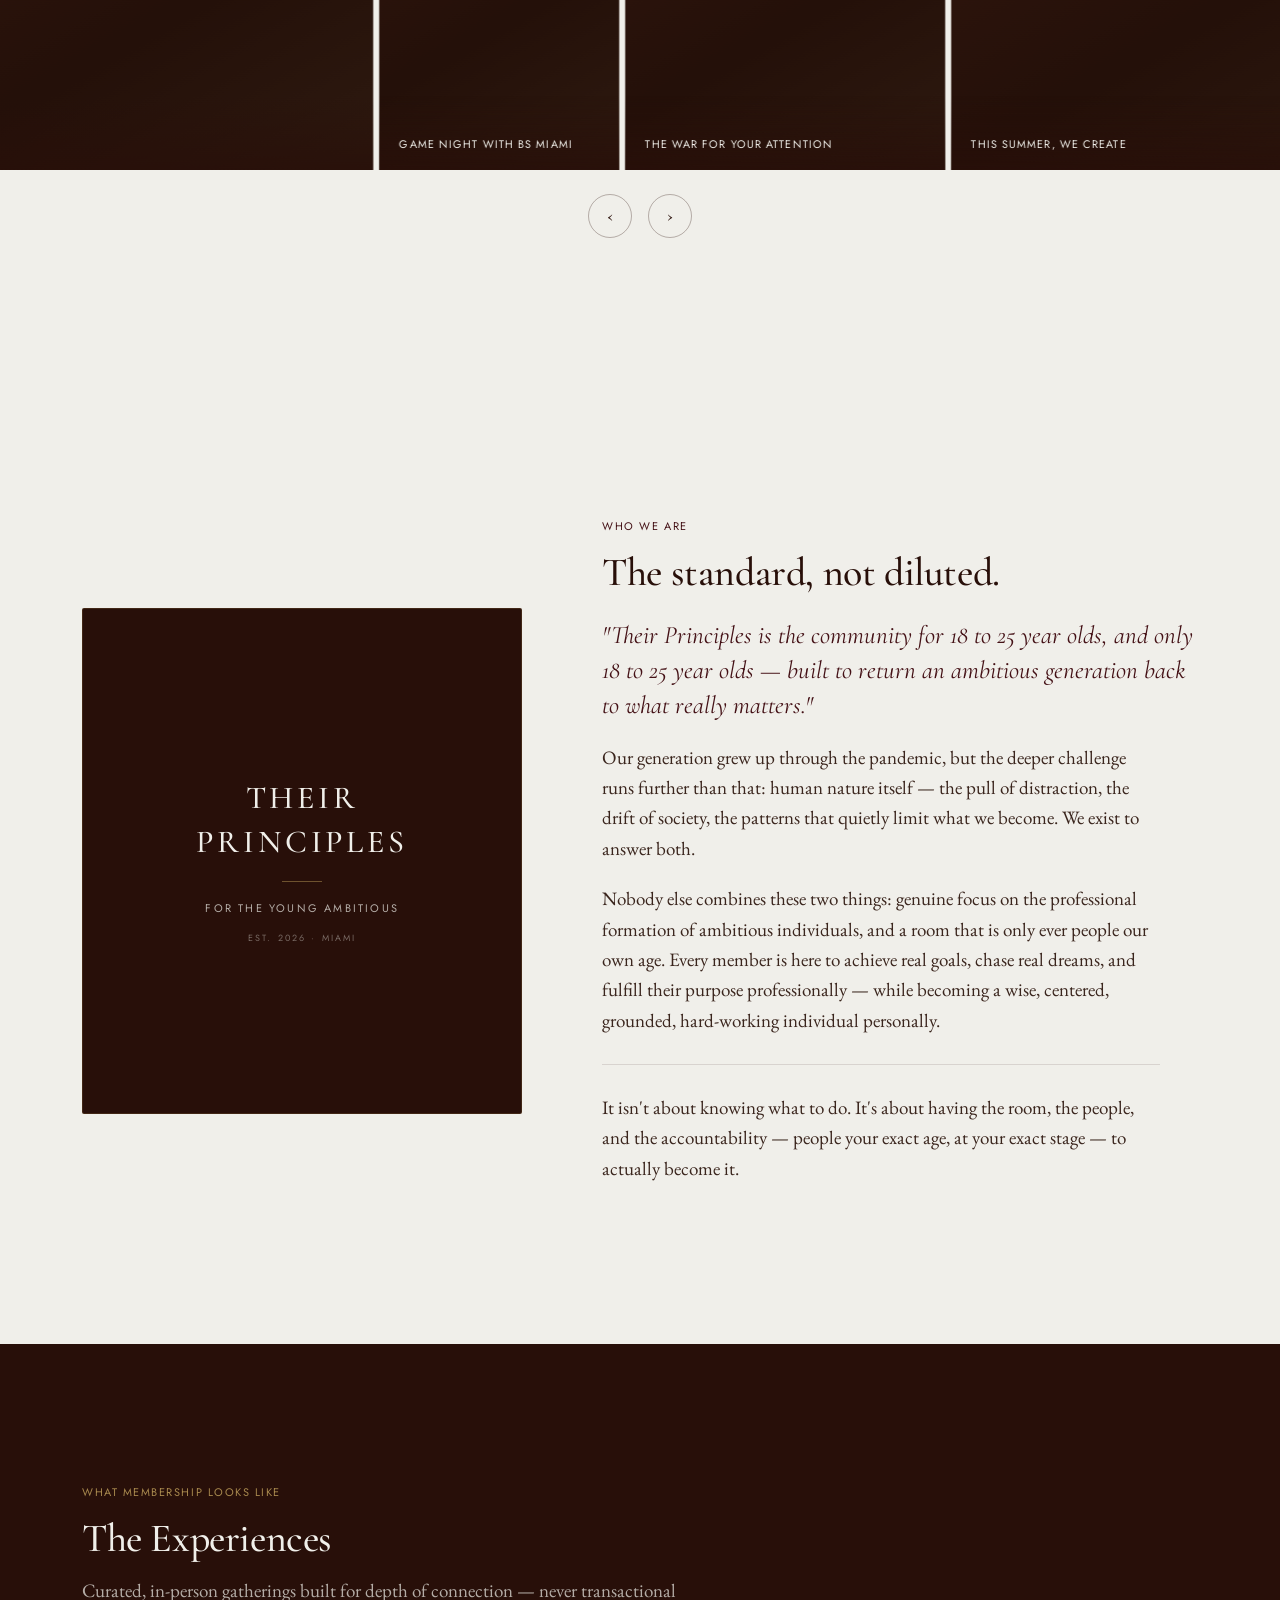
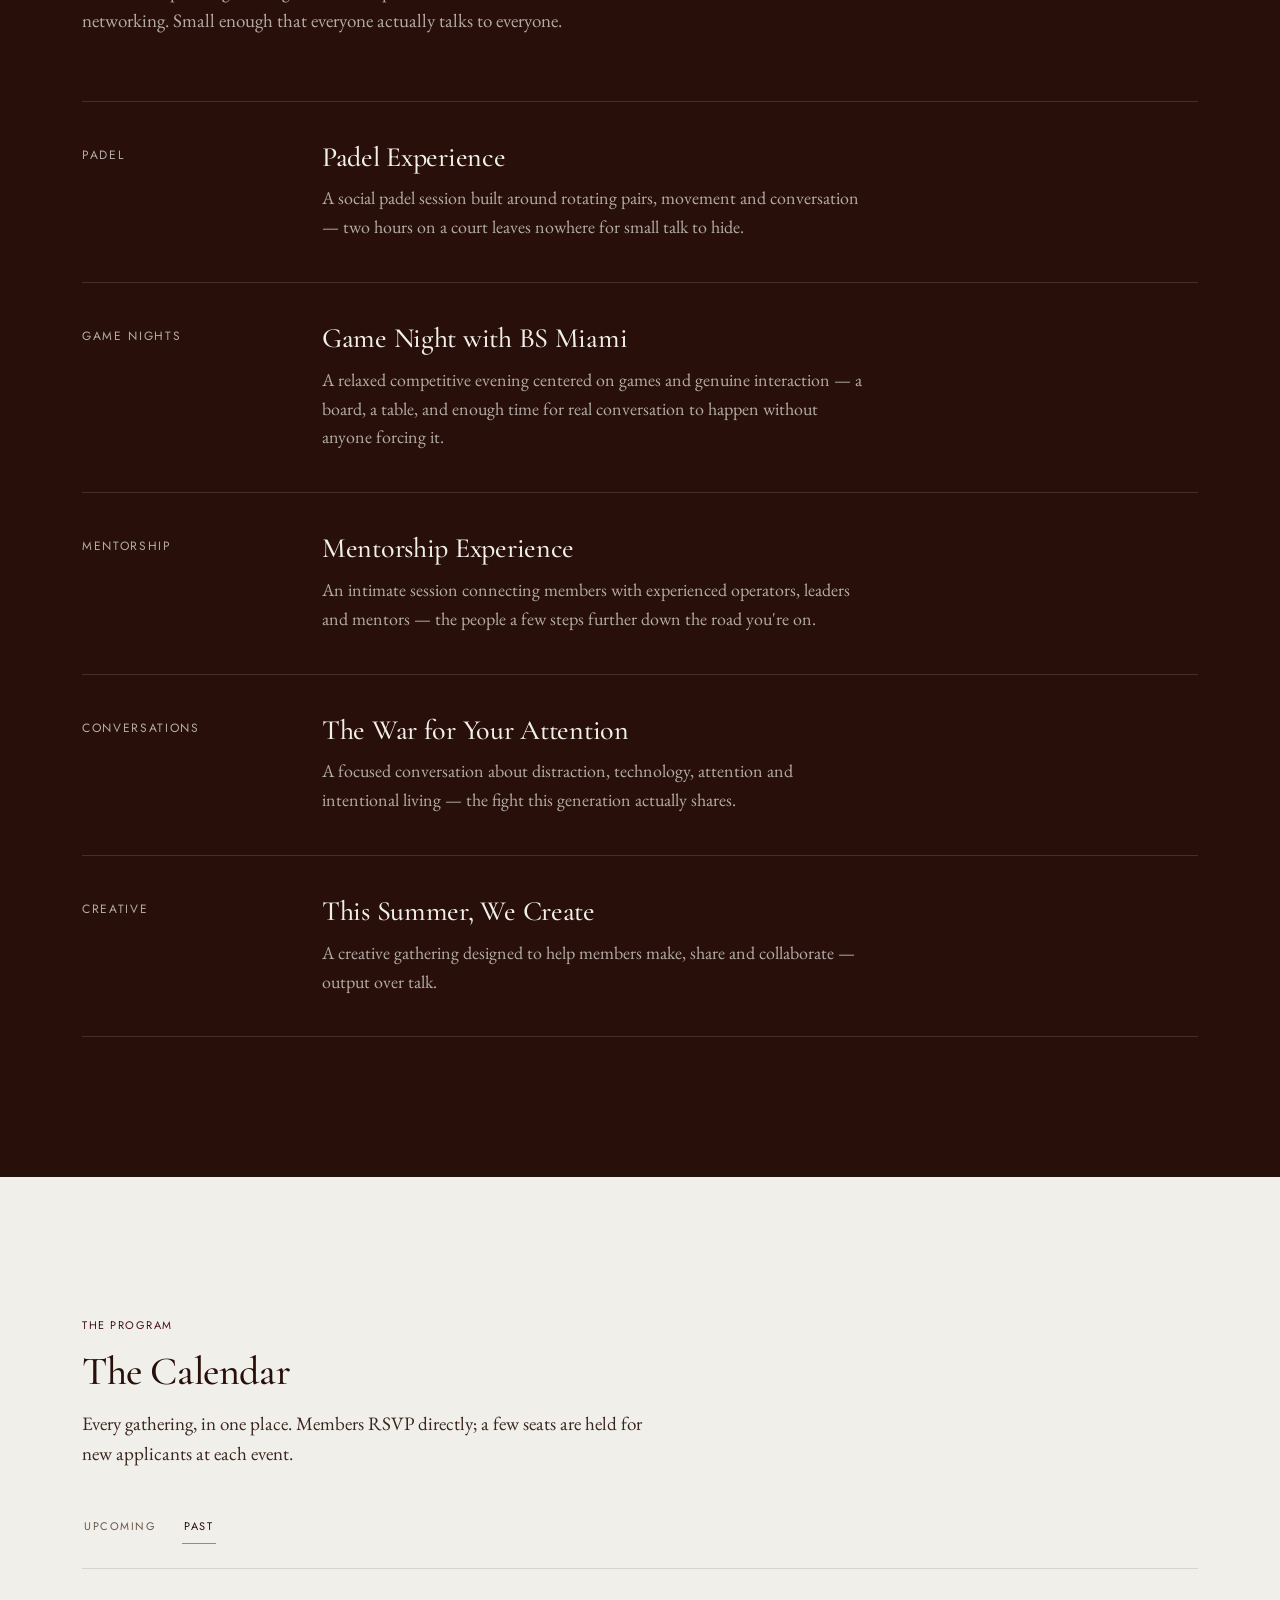
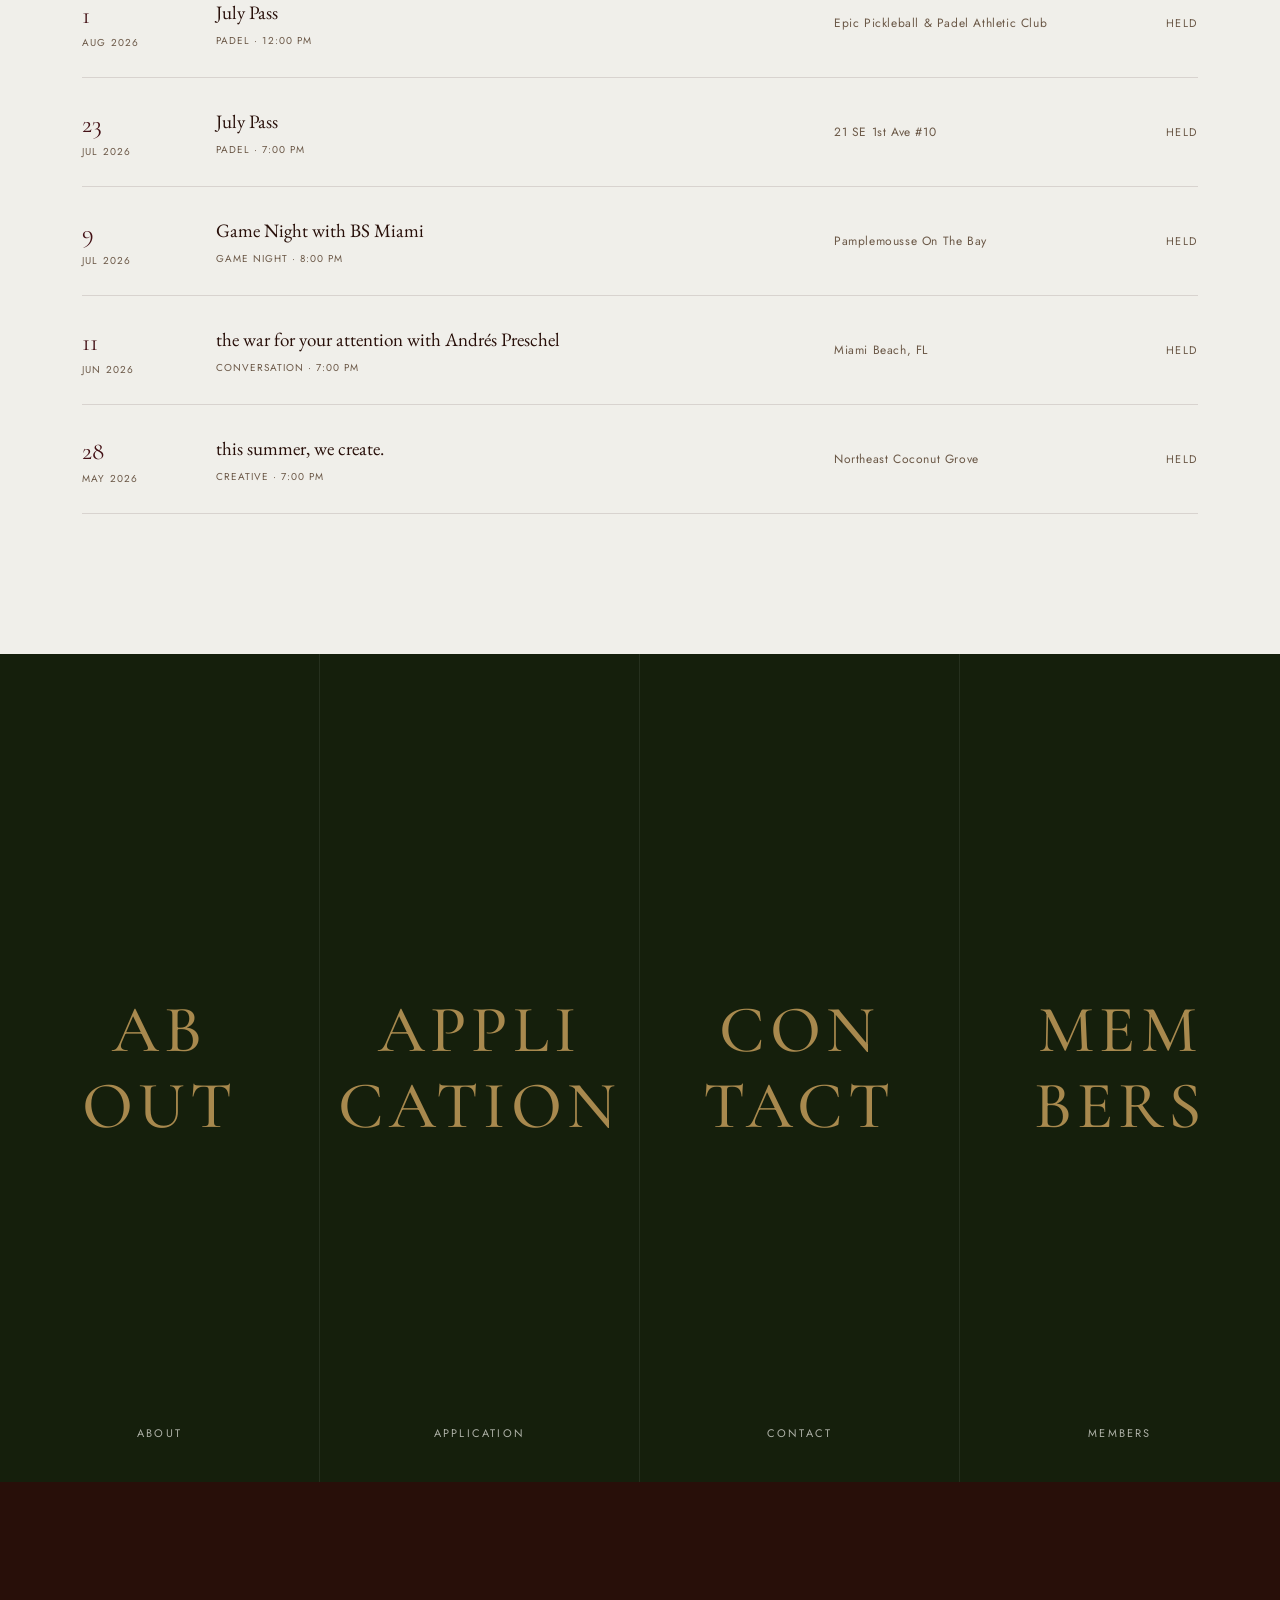
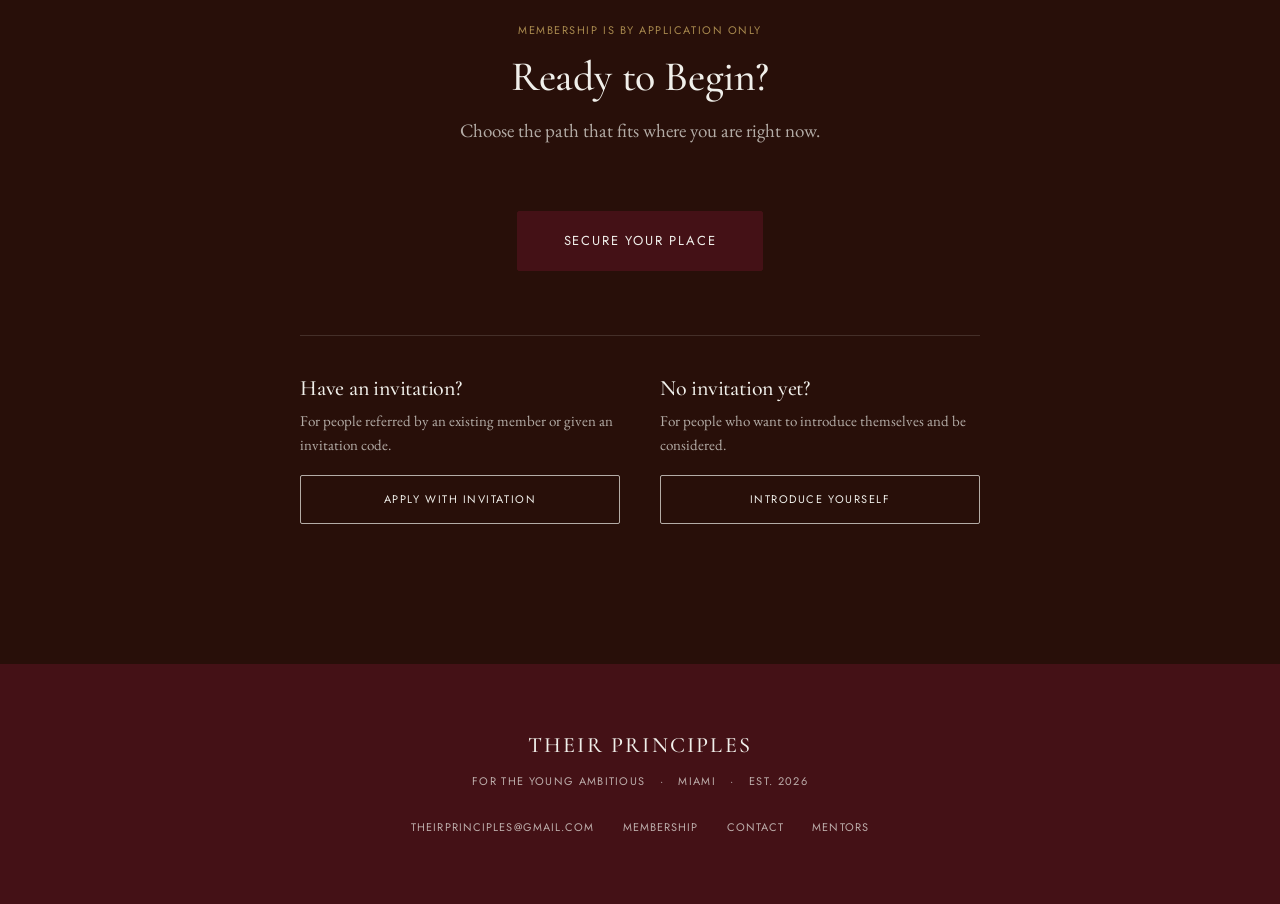
==== commit 5290e656: "Refine site per brand brief: real event data, new subpages, Zero Bond directory - Scroll-aware nav (" ====
--- a/index.html
+++ b/index.html
@@ -4,225 +4,250 @@
 <meta charset="UTF-8">
 <meta name="viewport" content="width=device-width, initial-scale=1.0">
 <title>Their Principles — For the Young Ambitious</title>
-<meta name="description" content="Their Principles is a private membership community in Miami for ambitious 18–25 year-olds. Dinners, padel, backgammon nights, workshops, and a room that's only ever people your own age.">
+<meta name="description" content="Their Principles is a private membership community in Miami for ambitious 18–25 year-olds. Real experiences, real accountability, and a room that is only ever people your own age.">
 <link rel="preconnect" href="https://fonts.googleapis.com">
 <link rel="preconnect" href="https://fonts.gstatic.com" crossorigin>
 <link href="https://fonts.googleapis.com/css2?family=Cormorant+Garamond:ital,wght@0,400;0,500;0,600;1,400&family=EB+Garamond:ital,wght@0,400;0,500;1,400&family=Inter:wght@400;500;600&family=Jost:wght@400;500;600&display=swap" rel="stylesheet">
 <link rel="stylesheet" href="css/variables.css">
 <link rel="stylesheet" href="css/base.css">
+<link rel="stylesheet" href="css/layout.css">
 <link rel="stylesheet" href="css/components.css">
+<link rel="stylesheet" href="css/pages.css">
+<link rel="stylesheet" href="css/responsive.css">
 </head>
 <body>
 
-<nav class="tp-nav" id="tpNav">
-  <a href="#top" class="tp-nav-mark tp-brandmark">Their Principles</a>
+<nav class="tp-nav" id="tpNav" aria-label="Main">
+  <a href="index.html" class="tp-nav-mark tp-brandmark" aria-current="page">Their Principles</a>
   <div class="tp-nav-links">
     <a href="#story">Story</a>
-    <a href="#events">Events</a>
+    <a href="#experiences">Experiences</a>
     <a href="#calendar">Calendar</a>
     <a href="mentors.html">Mentors</a>
-  </div>
-  <a href="#join" class="tp-nav-cta tp-nav-cta-desktop">Secure Your Place</a>
+    <a href="application.html">Membership</a>
+  </div>
+  <a href="application.html" class="tp-nav-cta tp-nav-cta-desktop">Secure Your Place</a>
   <button class="tp-nav-toggle" id="tpNavToggle" aria-expanded="false" aria-controls="tpNavOverlay">Menu</button>
 </nav>
 
 <div class="tp-nav-overlay" id="tpNavOverlay">
   <a href="#story">Story</a>
-  <a href="#events">Events</a>
+  <a href="#experiences">Experiences</a>
   <a href="#calendar">Calendar</a>
   <a href="mentors.html">Mentors</a>
-  <a href="#join">Secure Your Place</a>
+  <a href="application.html">Membership</a>
+  <a href="application.html">Secure Your Place</a>
 </div>
 
 <header class="tp-hero" id="top">
-  <!-- TODO(client): add a real event photo. Simplest option — add this inline
-       style once the file exists:
+  <!-- TODO(client): add a real event photo —
        style="--tp-hero-photo:url('assets/images/hero/hero.jpg')" -->
   <div class="tp-hero-inner">
-    <div class="tp-hero-eyebrow">Private Membership · Miami</div>
+    <div class="tp-hero-eyebrow">Private Membership · Miami · Est. 2026</div>
     <h1>Their Principles</h1>
     <div class="tp-hero-divider"></div>
     <div class="tp-hero-tag">For the Young Ambitious</div>
     <p class="tp-hero-sub">A private community for 18–25 year-olds, built to return an ambitious generation back to what really matters.</p>
-    <a href="#join" class="tp-btn tp-btn-primary">Secure Your Place</a>
-  </div>
-  <div class="tp-hero-photo-credit"><!-- TODO(client): photo credit once a real image is added --></div>
+    <a href="application.html" class="tp-btn tp-btn-primary">Secure Your Place</a>
+  </div>
 </header>
 
-<section class="tp-stats" id="stats" aria-label="Their Principles, by the numbers">
-  <div class="tp-wrap">
-    <div>
-      <div class="tp-stat-num" data-count-target="74" data-count-suffix="+">0</div>
-      <div class="tp-stat-label">Members — ambitious 18–25 year-olds, hand-selected</div>
-    </div>
-    <div>
-      <div class="tp-stat-num" data-count-target="4" data-count-suffix="+">0</div>
-      <div class="tp-stat-label">Events hosted — dinners, padel, backgammon nights &amp; more</div>
-    </div>
-    <div>
-      <div class="tp-stat-num">2026</div>
-      <div class="tp-stat-label">Established in Miami</div>
-    </div>
-  </div>
+<section class="tp-stats" aria-label="Their Principles, by the numbers">
+  <!-- Values come from communityStats in js/events.js — edit them there -->
+  <div class="tp-wrap" id="tpStats"></div>
 </section>
 
 <section class="tp-section" id="moments">
-  <div class="tp-wrap">
-    <div class="tp-carousel-heading">
-      <div class="tp-eyebrow">A look back</div>
-      <h2 class="tp-brandmark">Recent Moments</h2>
-    </div>
-    <div class="tp-carousel" id="tpCarousel">
-      <div class="tp-carousel-track"></div>
-      <button class="tp-carousel-nav tp-carousel-prev" aria-label="Previous photo">&#8249;</button>
-      <button class="tp-carousel-nav tp-carousel-next" aria-label="Next photo">&#8250;</button>
-      <div class="tp-carousel-dots"></div>
-    </div>
+  <div class="tp-wrap tp-moments-heading tp-reveal">
+    <div class="tp-eyebrow">A Look Back</div>
+    <h2>Recent Moments</h2>
+    <p>Scenes from the rooms we've already shared.</p>
+  </div>
+  <div class="tp-marquee tp-reveal" id="tpMarquee" aria-label="Photographs from recent Their Principles gatherings">
+    <div class="tp-marquee-track"></div>
+  </div>
+  <div class="tp-marquee-nav">
+    <button class="tp-marquee-btn" id="tpMarqueePrev" aria-label="Move gallery backward">&#8249;</button>
+    <button class="tp-marquee-btn" id="tpMarqueeNext" aria-label="Move gallery forward">&#8250;</button>
   </div>
 </section>
 
 <section class="tp-section tp-story" id="story">
-  <div class="tp-wrap">
-    <div class="tp-story-mark">
+  <div class="tp-wrap tp-split">
+    <div class="tp-story-mark tp-reveal">
+      <!-- TODO(client): replace this text lockup with the exported vector
+           logo asset once it exists in assets/logo/ -->
       <div>
         <div class="tp-brandmark">Their<br>Principles</div>
-        <div class="tp-hero-divider"></div>
-        <div class="tp-tag">For the Young Ambitious</div>
-      </div>
-    </div>
-    <div>
-      <div class="tp-eyebrow">Who we are</div>
-      <h2>The standard, not diluted</h2>
+        <div class="tp-mark-divider"></div>
+        <div class="tp-mark-tag">For the Young Ambitious</div>
+        <div class="tp-mark-est">Est. 2026 · Miami</div>
+      </div>
+    </div>
+    <div class="tp-reveal">
+      <div class="tp-eyebrow">Who We Are</div>
+      <h2>The standard, not diluted.</h2>
       <p class="tp-pull">"Their Principles is the community for 18 to 25 year olds, and only 18 to 25 year olds — built to return an ambitious generation back to what really matters."</p>
-      <p>Our generation's development was shaped by the pandemic, but the deeper problem runs further than that: human nature itself — the tendency to fall into distraction, get carried away by society, and absorb toxic limiting patterns and norms. We exist to fix both.</p>
-      <p>Nobody else combines these two things: genuine focus on the professional formation of ambitious individuals, and a room that is only ever people our own age. No older members diluting the standard. We help every member achieve their goals, chase their dreams, and fulfill their purpose professionally — while inevitably becoming a wise, centered, grounded, hard-working individual personally.</p>
-      <p class="tp-story-shift">Most rooms our members have been in are either too old, too surface-level, or too motivational without substance. What shifts everything is realizing: it isn't about knowing what to do — it's about needing the room, the people, and the accountability, people your exact age and exact stage, to actually become it.</p>
-    </div>
-  </div>
-</section>
-
-<section class="tp-section tp-events" id="events">
-  <div class="tp-wrap">
-    <div class="tp-eyebrow">What membership looks like</div>
-    <h2>The Events</h2>
-    <p class="tp-events-intro">Curated, in-person experiences built for depth of connection — never transactional networking. Every gathering is designed the same way: small enough that everyone actually talks to everyone.</p>
-
-    <div class="tp-experience">
-      <div class="tp-experience-label">Padel</div>
-      <div>
-        <h3>Padel</h3>
-        <p>Rotating pairs, a full afternoon at Padel X, and no way to spend two hours on a court without actually getting to know the person across the net. We're working toward a monthly cadence — the kind of standing plan you start rearranging your week around.</p>
-      </div>
-    </div>
-
-    <div class="tp-experience">
-      <div class="tp-experience-label">Dinners</div>
-      <div>
-        <h3>Dinners at Cecconi's</h3>
-        <p>A fixed table at Cecconi's, Soho House Miami — no name tags, no elevator pitches, just a long dinner with people who happen to be building something too. The conversations that start here tend to keep going long after the check comes.</p>
-      </div>
-    </div>
-
-    <div class="tp-experience">
-      <div class="tp-experience-label">Backgammon</div>
-      <div>
-        <h3>Backgammon Nights</h3>
-        <p>Low-key evenings with the Miami Backgammon Society — no agenda, no pitch, just a board, a drink, and enough time for a real conversation to happen without anyone forcing it.</p>
-      </div>
-    </div>
-
-    <div class="tp-experience">
-      <div class="tp-experience-label">Workshops</div>
-      <div>
-        <h3>Workshops &amp; Mentorship</h3>
-        <p>Structured sessions on discipline, business, and personal growth, alongside one-on-one mentorship for members figuring out their next real decision — not a webinar, a room of people who will actually follow up with you.</p>
-      </div>
-    </div>
-  </div>
-</section>
-
-<section class="tp-section tp-calendar" id="calendar">
-  <div class="tp-wrap">
-    <div class="tp-eyebrow">Upcoming</div>
-    <h2>The Calendar</h2>
-    <p class="tp-calendar-intro">A live look at what's next. Members RSVP directly; a few seats are held for new applicants at each event.</p>
+      <p>Our generation grew up through the pandemic, but the deeper challenge runs further than that: human nature itself — the pull of distraction, the drift of society, the patterns that quietly limit what we become. We exist to answer both.</p>
+      <p>Nobody else combines these two things: genuine focus on the professional formation of ambitious individuals, and a room that is only ever people our own age. Every member is here to achieve real goals, chase real dreams, and fulfill their purpose professionally — while becoming a wise, centered, grounded, hard-working individual personally.</p>
+      <p class="tp-story-shift">It isn't about knowing what to do. It's about having the room, the people, and the accountability — people your exact age, at your exact stage — to actually become it.</p>
+    </div>
+  </div>
+</section>
+
+<section class="tp-section tp-experiences" id="experiences">
+  <div class="tp-wrap">
+    <div class="tp-reveal">
+      <div class="tp-eyebrow">What Membership Looks Like</div>
+      <h2>The Experiences</h2>
+      <p class="tp-experiences-intro">Curated, in-person gatherings built for depth of connection — never transactional networking. Small enough that everyone actually talks to everyone.</p>
+    </div>
+
+    <!-- Hover (or scroll position on touch) reveals a photograph across each
+         row. TODO(client): set each data-image to a real event photo, e.g.
+         data-image="assets/images/events/padel/padel-01.jpg" -->
+    <div class="tp-exp-row" tabindex="0">
+      <div class="tp-exp-bg" data-image=""></div>
+      <div class="tp-wrap tp-exp-inner">
+        <div class="tp-exp-label">Padel</div>
+        <div>
+          <h3>Padel Experience</h3>
+          <p>A social padel session built around rotating pairs, movement and conversation — two hours on a court leaves nowhere for small talk to hide.</p>
+        </div>
+      </div>
+    </div>
+
+    <div class="tp-exp-row" tabindex="0">
+      <div class="tp-exp-bg" data-image=""></div>
+      <div class="tp-wrap tp-exp-inner">
+        <div class="tp-exp-label">Game Nights</div>
+        <div>
+          <h3>Game Night with BS Miami</h3>
+          <p>A relaxed competitive evening centered on games and genuine interaction — a board, a table, and enough time for real conversation to happen without anyone forcing it.</p>
+        </div>
+      </div>
+    </div>
+
+    <div class="tp-exp-row" tabindex="0">
+      <div class="tp-exp-bg" data-image=""></div>
+      <div class="tp-wrap tp-exp-inner">
+        <div class="tp-exp-label">Mentorship</div>
+        <div>
+          <h3>Mentorship Experience</h3>
+          <p>An intimate session connecting members with experienced operators, leaders and mentors — the people a few steps further down the road you're on.</p>
+        </div>
+      </div>
+    </div>
+
+    <div class="tp-exp-row" tabindex="0">
+      <div class="tp-exp-bg" data-image=""></div>
+      <div class="tp-wrap tp-exp-inner">
+        <div class="tp-exp-label">Conversations</div>
+        <div>
+          <h3>The War for Your Attention</h3>
+          <p>A focused conversation about distraction, technology, attention and intentional living — the fight this generation actually shares.</p>
+        </div>
+      </div>
+    </div>
+
+    <div class="tp-exp-row" tabindex="0">
+      <div class="tp-exp-bg" data-image=""></div>
+      <div class="tp-wrap tp-exp-inner">
+        <div class="tp-exp-label">Creative</div>
+        <div>
+          <h3>This Summer, We Create</h3>
+          <p>A creative gathering designed to help members make, share and collaborate — output over talk.</p>
+        </div>
+      </div>
+    </div>
+  </div>
+</section>
+
+<section class="tp-section" id="calendar">
+  <div class="tp-wrap">
+    <div class="tp-reveal">
+      <div class="tp-eyebrow">The Program</div>
+      <h2 style="font-family:var(--font-mark);font-weight:500;font-size:40px;margin-bottom:16px;">The Calendar</h2>
+      <p class="tp-calendar-intro">Every gathering, in one place. Members RSVP directly; a few seats are held for new applicants at each event.</p>
+    </div>
+    <div class="tp-cal-filters" role="group" aria-label="Filter events">
+      <button class="tp-cal-filter" data-filter="upcoming" aria-pressed="false">Upcoming</button>
+      <button class="tp-cal-filter" data-filter="past" aria-pressed="false">Past</button>
+    </div>
+    <!-- Rendered from the events array in js/events.js -->
     <div class="tp-cal-list" id="tpCalList"></div>
   </div>
 </section>
 
+<!-- Four-panel directory — Zero Bond-inspired identity moment.
+     TODO(client): set each .tp-panel-bg data-image to a real photograph. -->
+<section class="tp-directory" aria-label="Directory">
+  <a class="tp-panel" href="about.html">
+    <div class="tp-panel-bg" data-image=""></div>
+    <div class="tp-panel-letters">Ab<br>out</div>
+    <div class="tp-panel-label">About</div>
+  </a>
+  <a class="tp-panel" href="application.html">
+    <div class="tp-panel-bg" data-image=""></div>
+    <div class="tp-panel-letters">Appli<br>cation</div>
+    <div class="tp-panel-label">Application</div>
+  </a>
+  <a class="tp-panel" href="contact.html">
+    <div class="tp-panel-bg" data-image=""></div>
+    <div class="tp-panel-letters">Con<br>tact</div>
+    <div class="tp-panel-label">Contact</div>
+  </a>
+  <a class="tp-panel" href="members.html">
+    <div class="tp-panel-bg" data-image=""></div>
+    <div class="tp-panel-letters">Mem<br>bers</div>
+    <div class="tp-panel-label">Members</div>
+  </a>
+</section>
+
 <section class="tp-section tp-cta" id="join">
   <div class="tp-wrap">
-    <div class="tp-eyebrow">Membership is by application only</div>
-    <h2>Ready to Begin?</h2>
-    <p class="tp-cta-intro">There are two ways in — pick whichever fits where you are right now.</p>
+    <div class="tp-reveal">
+      <div class="tp-eyebrow">Membership Is by Application Only</div>
+      <h2>Ready to Begin?</h2>
+      <p class="tp-cta-intro">Choose the path that fits where you are right now.</p>
+    </div>
 
     <div class="tp-cta-primary-wrap">
-      <a href="#" class="tp-btn tp-btn-primary">Secure Your Place</a>
-      <span class="tp-cta-primary-note">For members ready to join now.<br><!-- TODO(client): point this at the real membership/payment flow --></span>
+      <a href="application.html" class="tp-btn tp-btn-primary">Secure Your Place</a>
     </div>
 
     <div class="tp-cta-doors">
       <div class="tp-cta-door">
         <h3>Have an invitation?</h3>
-        <p>If you've been referred by a current member or received an invitation code, apply directly.</p>
-        <!-- TODO(client): point this at the real invitation-code intake form once decided -->
-        <a href="#" class="tp-btn tp-btn-secondary">Apply</a>
+        <p>For people referred by an existing member or given an invitation code.</p>
+        <a href="application.html?type=invited" class="tp-btn tp-btn-secondary">Apply with Invitation</a>
       </div>
       <div class="tp-cta-door">
-        <h3>Not sure yet?</h3>
-        <p>Tell us a little about yourself and we'll reach out — no code required.</p>
-        <button class="tp-btn tp-btn-secondary" id="tpGtyToggle" aria-expanded="false" aria-controls="tpGtyForm">Get to Know You</button>
-      </div>
-    </div>
-
-    <form class="tp-gty-form" id="tpGtyForm" novalidate>
-      <div class="tp-gty-field">
-        <label for="gtyName">Name</label>
-        <input type="text" id="gtyName" name="name" data-required autocomplete="name">
-        <div class="tp-gty-error">Please tell us your name.</div>
-      </div>
-      <div class="tp-gty-field">
-        <label for="gtyEmail">Email</label>
-        <input type="email" id="gtyEmail" name="email" data-required autocomplete="email">
-        <div class="tp-gty-error">Please enter a valid email.</div>
-      </div>
-      <div class="tp-gty-field">
-        <label for="gtyAge">Age</label>
-        <input type="number" id="gtyAge" name="age" min="18" max="25" data-required>
-        <div class="tp-gty-error">Membership is for 18–25 year-olds.</div>
-      </div>
-      <div class="tp-gty-field">
-        <label for="gtySocial">Instagram or LinkedIn</label>
-        <input type="text" id="gtySocial" name="social" data-required autocomplete="off">
-        <div class="tp-gty-error">Please share a way to find you.</div>
-      </div>
-      <div class="tp-gty-field">
-        <label for="gtyWhy">In one line, why Their Principles?</label>
-        <textarea id="gtyWhy" name="why" rows="2" data-required></textarea>
-        <div class="tp-gty-error">Tell us a little about why you're reaching out.</div>
-      </div>
-      <button type="submit" class="tp-btn tp-btn-secondary">Send</button>
-    </form>
-    <div class="tp-gty-success" id="tpGtySuccess">Thank you — we'll be in touch soon.</div>
+        <h3>No invitation yet?</h3>
+        <p>For people who want to introduce themselves and be considered.</p>
+        <a href="application.html?type=general" class="tp-btn tp-btn-secondary">Introduce Yourself</a>
+      </div>
+    </div>
   </div>
 </section>
 
 <footer class="tp-footer">
   <div class="tp-wrap">
     <div class="tp-brandmark">Their Principles</div>
-    <div class="tp-footer-meta">For the Young Ambitious <span>·</span> Est. 2026 <span>·</span> Miami <span>·</span> theirprinciples@gmail.com</div>
+    <div class="tp-footer-meta">For the Young Ambitious <span>·</span> Miami <span>·</span> Est. 2026</div>
     <div class="tp-footer-links">
-      <!-- TODO(client): add real social links -->
-      <a href="#">Instagram</a>
+      <a href="mailto:theirprinciples@gmail.com">theirprinciples@gmail.com</a>
+      <!-- TODO(client): add the real Instagram profile URL -->
+      <a href="application.html">Membership</a>
+      <a href="contact.html">Contact</a>
       <a href="mentors.html">Mentors</a>
     </div>
   </div>
 </footer>
 
-<script src="js/nav.js" defer></script>
-<script src="js/carousel.js" defer></script>
-<script src="js/stats-counter.js" defer></script>
-<script src="js/calendar.js" defer></script>
-<script src="js/form.js" defer></script>
+<script src="js/navigation.js" defer></script>
+<script src="js/gallery.js" defer></script>
+<script src="js/experiences.js" defer></script>
+<script src="js/events.js" defer></script>
 </body>
 </html>
--- a/css/variables.css
+++ b/css/variables.css
@@ -1,34 +1,53 @@
 /* Their Principles — brand tokens
-   Verified against the client's brand deck (positioning statement, audience
-   definition, brand kit slides). Do not introduce colors/fonts outside this file. */
+   Verified against the client's brand deck. This file is the single source of
+   truth for color, type, spacing and motion. Do not introduce values outside it. */
 :root {
   /* Brand colors — exact hex from the brand kit */
-  --tp-espresso: #280F09;   /* near-black, primary text + hero background */
-  --tp-cream: #F0EFEA;      /* parchment, primary background */
-  --tp-burgundy: #441116;   /* accent, primary CTA, stat band */
-  --tp-green: #151E0C;      /* secondary accent, used sparingly */
+  --tp-espresso: #280F09;   /* dark brown — primary dark surface + text on cream */
+  --tp-cream: #F0EFEA;      /* parchment — primary light surface */
+  --tp-burgundy: #441116;   /* accent — primary CTA, footer */
+  --tp-green: #151F0C;      /* dark green — four-panel directory */
 
-  /* Derived tints (not in the deck — computed for hover/border/dim states) */
+  /* Muted gold — sparing use only: monogram letters, fine dividers,
+     hover states, selected labels. Never a dominant surface color. */
+  --tp-gold: #A8894E;
+  --tp-gold-dim: rgba(168, 137, 78, 0.55);
+
+  /* Derived tints (computed for hover/border/dim states) */
   --tp-cream-dim: #E4E2D9;
   --tp-burgundy-light: #5A1A21;
-  --tp-espresso-70: rgba(40, 15, 9, 0.7);
+  --tp-ink-soft: #3A251D;             /* body text on cream, slightly warm */
+  --tp-ink-muted: #6B5847;            /* captions/meta on cream */
   --tp-cream-on-dark-70: rgba(240, 239, 234, 0.7);
   --tp-cream-on-dark-40: rgba(240, 239, 234, 0.4);
-  --tp-hairline-on-dark: rgba(240, 239, 234, 0.16);
-  --tp-hairline-on-light: rgba(40, 15, 9, 0.14);
+  --tp-hairline-on-dark: rgba(240, 239, 234, 0.14);
+  --tp-hairline-on-light: rgba(40, 15, 9, 0.12);
 
   /* Typography
      Cormorant Garamond + EB Garamond are the real brand fonts (free).
      Proxima Nova and Futura are commercial — Inter and Jost stand in until
-     licensed. Swap the two substitute lines below if a license is purchased. */
-  --font-mark: 'Cormorant Garamond', serif;
-  --font-body: 'EB Garamond', serif;
-  --font-title: 'Inter', sans-serif;      /* stand-in for Proxima Nova */
-  --font-cta: 'Jost', sans-serif;          /* stand-in for Futura */
+     licensed. Swap only these two lines if a license is purchased. */
+  --font-mark: 'Cormorant Garamond', Georgia, serif;   /* brand mark + editorial display */
+  --font-body: 'EB Garamond', Georgia, serif;           /* body copy + italic statements */
+  --font-title: 'Inter', -apple-system, sans-serif;     /* clean headings (Proxima Nova stand-in) */
+  --font-cta: 'Jost', 'Futura', sans-serif;             /* CTAs, labels, dates, microcopy (Futura stand-in) */
 
-  /* Spacing / rhythm */
-  --tp-section-pad: 128px;
-  --tp-section-pad-mobile: 72px;
+  /* Spacing scale — use these, not arbitrary values */
+  --space-xs: 8px;
+  --space-sm: 16px;
+  --space-md: 24px;
+  --space-lg: 40px;
+  --space-xl: 64px;
+  --space-2xl: 96px;
+  --space-3xl: 140px;
+
   --tp-max-width: 1180px;
   --tp-radius: 2px;
+
+  /* Motion system — one coherent language across the site */
+  --ease-out: cubic-bezier(0.22, 1, 0.36, 1);
+  --dur-btn: 220ms;
+  --dur-hover-img: 550ms;
+  --dur-nav: 400ms;
+  --dur-entrance: 700ms;
 }
--- a/css/base.css
+++ b/css/base.css
@@ -1,4 +1,4 @@
-/* Reset + typographic defaults */
+/* Reset + typographic defaults + global states */
 *, *::before, *::after { box-sizing: border-box; margin: 0; padding: 0; }
 html { scroll-behavior: smooth; }
 body {
@@ -8,71 +8,143 @@
   font-size: 18px;
   line-height: 1.6;
   -webkit-font-smoothing: antialiased;
+  overflow-x: hidden;
 }
+body.menu-open { overflow: hidden; }
 img { max-width: 100%; display: block; }
 a { color: inherit; text-decoration: none; }
-button { font: inherit; cursor: pointer; }
+button { font: inherit; cursor: pointer; color: inherit; }
 ul { list-style: none; }
+
+::selection { background: #441116; color: #F0EFEA; }
+
+/* Subtle desktop scrollbar */
+@media (pointer: fine) {
+  ::-webkit-scrollbar { width: 10px; }
+  ::-webkit-scrollbar-track { background: var(--tp-cream); }
+  ::-webkit-scrollbar-thumb { background: rgba(40, 15, 9, 0.28); border-radius: 5px; }
+  ::-webkit-scrollbar-thumb:hover { background: rgba(40, 15, 9, 0.45); }
+}
 
 h1, h2, h3 { font-family: var(--font-title); font-weight: 600; letter-spacing: -0.01em; line-height: 1.1; }
 .tp-brandmark { font-family: var(--font-mark); font-weight: 500; letter-spacing: 0.06em; }
 
-.tp-eyebrow, .tp-cta-font, .tp-nav-links a, .tp-btn, .tp-stat-label, .tp-status {
+.tp-eyebrow, .tp-label, .tp-btn, .tp-status {
   font-family: var(--font-cta);
   text-transform: uppercase;
   letter-spacing: 0.14em;
 }
+.tp-eyebrow { font-size: 11px; color: var(--tp-burgundy); margin-bottom: 14px; }
 
-.tp-wrap {
-  max-width: var(--tp-max-width);
-  margin: 0 auto;
-  padding: 0 32px;
+/* Focus visibility — never remove, only restyle */
+:focus-visible {
+  outline: 2px solid var(--tp-gold);
+  outline-offset: 3px;
 }
 
-.tp-section { padding: var(--tp-section-pad) 0; }
-
-.tp-eyebrow { font-size: 11px; color: var(--tp-burgundy); margin-bottom: 14px; }
-
-/* Shared button styles */
+/* Buttons — rectangular, uppercase microtype, restrained */
 .tp-btn {
   display: inline-block;
   font-size: 12px;
-  padding: 15px 30px;
-  border-radius: 2px;
+  padding: 15px 34px;
+  border-radius: var(--tp-radius);
   border: 1px solid currentColor;
   background: transparent;
-  transition: background .25s ease, color .25s ease, border-color .25s ease, transform .15s ease;
+  transition: background var(--dur-btn) var(--ease-out),
+              color var(--dur-btn) var(--ease-out),
+              border-color var(--dur-btn) var(--ease-out);
+  text-align: center;
 }
-.tp-btn:hover { transform: translateY(-1px); }
-
 .tp-btn-primary {
   background: var(--tp-burgundy);
   border-color: var(--tp-burgundy);
   color: var(--tp-cream);
   font-size: 13px;
-  padding: 19px 44px;
+  padding: 19px 46px;
 }
-.tp-btn-primary:hover { background: var(--tp-burgundy-light); border-color: var(--tp-burgundy-light); }
-
+.tp-btn-primary:hover, .tp-btn-primary:focus-visible { background: var(--tp-burgundy-light); border-color: var(--tp-burgundy-light); }
 .tp-btn-secondary {
-  background: transparent;
   color: var(--tp-cream);
   border-color: var(--tp-cream-on-dark-70);
 }
-.tp-btn-secondary:hover { background: var(--tp-cream); color: var(--tp-espresso); border-color: var(--tp-cream); }
+.tp-btn-secondary:hover, .tp-btn-secondary:focus-visible { background: var(--tp-cream); color: var(--tp-espresso); border-color: var(--tp-cream); }
+.tp-btn-outline-dark {
+  color: var(--tp-espresso);
+  border-color: rgba(40, 15, 9, 0.35);
+}
+.tp-btn-outline-dark:hover, .tp-btn-outline-dark:focus-visible { background: var(--tp-espresso); color: var(--tp-cream); border-color: var(--tp-espresso); }
 
-.tp-btn-outline-dark {
+/* Forms — editorial and minimal */
+.tp-field { margin-bottom: var(--space-md); }
+.tp-field label {
+  display: block;
+  font-family: var(--font-cta);
+  font-size: 10px;
+  letter-spacing: 0.12em;
+  text-transform: uppercase;
+  margin-bottom: 8px;
+  color: inherit;
+  opacity: 0.75;
+}
+.tp-field input, .tp-field textarea, .tp-field select {
+  width: 100%;
   background: transparent;
-  color: var(--tp-espresso);
-  border-color: var(--tp-hairline-on-light);
+  border: none;
+  border-bottom: 1px solid rgba(128, 110, 90, 0.45);
+  color: inherit;
+  font-family: var(--font-body);
+  font-size: 17px;
+  padding: 10px 2px;
+  min-height: 44px;
+  border-radius: 0;
+  transition: border-color var(--dur-btn) var(--ease-out);
 }
-.tp-btn-outline-dark:hover { background: var(--tp-espresso); color: var(--tp-cream); border-color: var(--tp-espresso); }
+.tp-field input:focus, .tp-field textarea:focus, .tp-field select:focus {
+  outline: none;
+  border-bottom-color: currentColor;
+}
+.tp-field-error {
+  font-family: var(--font-cta);
+  font-size: 11px;
+  letter-spacing: 0.06em;
+  color: #B04A4A;
+  margin-top: 6px;
+  min-height: 16px; /* reserve space so errors don't shift layout */
+  visibility: hidden;
+}
+.tp-field-error.is-visible { visibility: visible; }
+.tp-form-success {
+  display: none;
+  font-family: var(--font-mark);
+  font-size: 21px;
+  font-style: italic;
+  padding: var(--space-md) 0;
+}
+.tp-form-success.is-visible { display: block; }
 
 .tp-visually-hidden {
   position: absolute; width: 1px; height: 1px; overflow: hidden;
   clip: rect(0 0 0 0); white-space: nowrap;
 }
 
-@media (max-width: 860px) {
-  .tp-section { padding: var(--tp-section-pad-mobile) 0; }
+/* Page transitions — body fades in on load, out on internal navigation */
+body { opacity: 1; transition: opacity 300ms var(--ease-out); }
+body.page-exit { opacity: 0; }
+@media (prefers-reduced-motion: reduce) {
+  body, body.page-exit { transition: none; opacity: 1; }
 }
+
+/* Section entrance — elements with .tp-reveal fade up when first seen */
+.tp-reveal {
+  opacity: 0;
+  transform: translateY(18px);
+  transition: opacity var(--dur-entrance) var(--ease-out),
+              transform var(--dur-entrance) var(--ease-out);
+}
+.tp-reveal.is-in { opacity: 1; transform: none; }
+
+@media (prefers-reduced-motion: reduce) {
+  html { scroll-behavior: auto; }
+  .tp-reveal { opacity: 1; transform: none; transition: none; }
+  *, *::before, *::after { animation-duration: 0.01ms !important; transition-duration: 0.01ms !important; }
+}
--- a/css/layout.css
+++ b/css/layout.css
@@ -0,0 +1,26 @@
+/* Layout primitives: page width, section rhythm, shared grids */
+.tp-wrap {
+  max-width: var(--tp-max-width);
+  margin: 0 auto;
+  padding: 0 32px;
+}
+.tp-section { padding: var(--space-3xl) 0; }
+.tp-section-tight { padding: var(--space-2xl) 0; }
+
+/* Anchor targets land below the sticky header */
+[id] { scroll-margin-top: 96px; }
+
+/* Two-column editorial split used on story/about/contact */
+.tp-split {
+  display: grid;
+  grid-template-columns: 0.85fr 1.15fr;
+  gap: 80px;
+  align-items: center;
+}
+.tp-split-even { grid-template-columns: 1fr 1fr; }
+
+@media (max-width: 860px) {
+  .tp-section { padding: var(--space-2xl) 0; }
+  .tp-section-tight { padding: var(--space-xl) 0; }
+  .tp-split, .tp-split-even { grid-template-columns: 1fr; gap: var(--space-lg); }
+}
--- a/css/components.css
+++ b/css/components.css
@@ -1,41 +1,63 @@
 /* ==========================================================================
-   NAV
+   NAV — scroll-aware: visible while scrolling, hides after idle, reveals
+   near the top of the viewport. Behavior driven by js/navigation.js.
    ========================================================================== */
 .tp-nav {
   position: fixed; top: 0; left: 0; right: 0; z-index: 100;
   display: flex; align-items: center; justify-content: space-between;
-  padding: 24px 40px;
-  transition: background .3s ease, padding .3s ease, box-shadow .3s ease;
-}
+  padding: 22px 40px;
+  transform: translateY(0);
+  transition: transform var(--dur-nav) var(--ease-out),
+              background var(--dur-nav) var(--ease-out),
+              padding var(--dur-nav) var(--ease-out);
+}
+.tp-nav.is-hidden { transform: translateY(-100%); }
 .tp-nav.is-solid {
   background: var(--tp-espresso);
   padding: 14px 40px;
-  box-shadow: 0 2px 24px rgba(0,0,0,.25);
+  box-shadow: 0 1px 0 var(--tp-hairline-on-dark);
 }
 .tp-nav-mark {
   font-size: 19px;
   color: var(--tp-cream);
   text-transform: uppercase;
 }
-.tp-nav-links { display: flex; gap: 36px; align-items: center; }
-.tp-nav-links a { color: var(--tp-cream); font-size: 11px; opacity: .85; }
-.tp-nav-links a:hover { opacity: 1; }
-.tp-nav-cta { color: var(--tp-cream); font-size: 11px; }
+.tp-nav-links { display: flex; gap: 34px; align-items: center; }
+.tp-nav-links a {
+  color: var(--tp-cream);
+  font-family: var(--font-cta);
+  font-size: 11px;
+  letter-spacing: 0.14em;
+  text-transform: uppercase;
+  opacity: 0.8;
+  padding: 4px 0;
+  border-bottom: 1px solid transparent;
+  transition: opacity var(--dur-btn) var(--ease-out), border-color var(--dur-btn) var(--ease-out);
+}
+.tp-nav-links a:hover, .tp-nav-links a:focus-visible { opacity: 1; }
+.tp-nav-links a[aria-current="page"] { opacity: 1; border-bottom-color: var(--tp-gold-dim); }
+.tp-nav-cta {
+  color: var(--tp-cream);
+  font-family: var(--font-cta);
+  font-size: 11px;
+  letter-spacing: 0.14em;
+  text-transform: uppercase;
+}
 .tp-nav-toggle {
   display: none; background: none; border: none; color: var(--tp-cream);
-  font-family: var(--font-cta); font-size: 11px; letter-spacing: .14em; text-transform: uppercase;
+  font-family: var(--font-cta); font-size: 11px; letter-spacing: 0.14em; text-transform: uppercase;
+  padding: 10px 4px; /* generous touch target */
 }
 .tp-nav-overlay {
   position: fixed; inset: 0; z-index: 99; background: var(--tp-espresso);
-  display: none; flex-direction: column; align-items: center; justify-content: center; gap: 32px;
-}
-.tp-nav-overlay.is-open { display: flex; }
-.tp-nav-overlay a { color: var(--tp-cream); font-size: 20px; font-family: var(--font-mark); }
-
-@media (max-width: 860px) {
-  .tp-nav-links, .tp-nav-cta-desktop { display: none; }
-  .tp-nav-toggle { display: block; }
-}
+  display: flex; flex-direction: column; align-items: center; justify-content: center;
+  gap: var(--space-lg);
+  opacity: 0; visibility: hidden;
+  transition: opacity var(--dur-nav) var(--ease-out), visibility 0s linear var(--dur-nav);
+}
+.tp-nav-overlay.is-open { opacity: 1; visibility: visible; transition-delay: 0s; }
+.tp-nav-overlay a { color: var(--tp-cream); font-size: 24px; font-family: var(--font-mark); padding: 6px 20px; }
+.tp-nav-overlay a[aria-current="page"] { color: var(--tp-gold); }
 
 /* ==========================================================================
    HERO
@@ -43,6 +65,7 @@
 .tp-hero {
   position: relative;
   min-height: 100vh;
+  padding: 130px 0 90px; /* keeps content clear of the fixed nav on short viewports */
   display: flex; align-items: center; justify-content: center;
   text-align: center;
   color: var(--tp-cream);
@@ -54,237 +77,304 @@
   background-size: cover;
   background-position: center;
 }
-/* TODO(client): set --tp-hero-photo to a real event photo, e.g.
-   .tp-hero { --tp-hero-photo: url('assets/images/hero/hero.jpg'); } */
+/* TODO(client): when a real hero event photo exists, set on .tp-hero:
+   style="--tp-hero-photo:url('assets/images/hero/hero.jpg')" */
 .tp-hero-inner { position: relative; z-index: 2; max-width: 640px; padding: 0 40px; }
 .tp-hero-eyebrow {
-  display: inline-block; font-size: 11px; color: var(--tp-cream);
-  border: 1px solid rgba(240,239,234,.45); border-radius: 2px; padding: 8px 18px; margin-bottom: 30px;
-}
-.tp-hero-mark { font-size: 15px; letter-spacing: .3em; text-transform: uppercase; color: var(--tp-cream-on-dark-70); margin-bottom: 18px; }
+  display: inline-block;
+  font-family: var(--font-cta);
+  font-size: 11px; letter-spacing: 0.16em; text-transform: uppercase;
+  color: var(--tp-cream);
+  border: 1px solid rgba(240,239,234,.4);
+  border-radius: var(--tp-radius);
+  padding: 8px 18px;
+  margin-bottom: 30px;
+}
 .tp-hero h1 {
   font-family: var(--font-mark); font-weight: 500; text-transform: uppercase;
   font-size: 68px; letter-spacing: .04em; line-height: 1.05; margin-bottom: 20px;
 }
 .tp-hero-divider { width: 40px; height: 1px; background: var(--tp-cream-on-dark-70); margin: 0 auto 20px; }
-.tp-hero-tag { font-family: var(--font-cta); font-size: 12px; letter-spacing: .28em; text-transform: uppercase; color: var(--tp-cream-on-dark-70); margin-bottom: 40px; }
+.tp-hero-tag {
+  font-family: var(--font-cta); font-size: 12px; letter-spacing: .28em;
+  text-transform: uppercase; color: var(--tp-cream-on-dark-70); margin-bottom: 40px;
+}
 .tp-hero-sub {
   font-family: var(--font-body); font-style: italic; font-size: 20px;
   color: var(--tp-cream-on-dark-70); max-width: 480px; margin: 0 auto 40px;
 }
-.tp-hero-photo-credit {
-  position: absolute; bottom: 22px; left: 50%; transform: translateX(-50%);
-  font-family: var(--font-cta); font-size: 10px; letter-spacing: .1em; text-transform: uppercase;
-  color: var(--tp-cream-on-dark-40);
-}
-
-@media (max-width: 860px) {
-  .tp-hero h1 { font-size: 40px; }
-}
-
-/* ==========================================================================
-   STATS
-   ========================================================================== */
-.tp-stats { background: var(--tp-burgundy); color: var(--tp-cream); padding: 64px 0; }
+
+/* ==========================================================================
+   STATS — values injected from communityStats in js/events.js
+   ========================================================================== */
+.tp-stats { background: var(--tp-burgundy); color: var(--tp-cream); padding: var(--space-xl) 0; }
 .tp-stats .tp-wrap { display: flex; justify-content: center; gap: 110px; text-align: center; flex-wrap: wrap; }
 .tp-stat-num { font-family: var(--font-mark); font-size: 54px; line-height: 1; }
-.tp-stat-label { font-size: 11px; color: var(--tp-cream-on-dark-70); margin-top: 10px; max-width: 220px; }
-
-/* ==========================================================================
-   CAROUSEL
-   ========================================================================== */
-.tp-carousel-heading { text-align: center; margin-bottom: 48px; }
-.tp-carousel-heading h2 { font-size: 36px; }
-.tp-carousel {
-  position: relative;
-  max-width: 900px; margin: 0 auto;
-}
-.tp-carousel-track {
-  display: flex; overflow-x: auto; scroll-snap-type: x mandatory;
-  scrollbar-width: none; border-radius: var(--tp-radius);
-}
-.tp-carousel-track::-webkit-scrollbar { display: none; }
-.tp-carousel-slide {
-  flex: 0 0 100%; scroll-snap-align: center;
-  aspect-ratio: 16 / 10;
-  background: linear-gradient(135deg, var(--tp-espresso), #3a1a12);
-  display: flex; align-items: flex-end; justify-content: flex-start;
-  position: relative;
-}
-.tp-carousel-slide img { position: absolute; inset: 0; width: 100%; height: 100%; object-fit: cover; }
-.tp-carousel-caption {
-  position: relative; z-index: 2; color: var(--tp-cream); padding: 26px 30px;
-  font-family: var(--font-cta); font-size: 12px; letter-spacing: .08em; text-transform: uppercase;
-  background: linear-gradient(0deg, rgba(40,15,9,.85), transparent);
-  width: 100%;
-}
-.tp-carousel-nav {
-  position: absolute; top: 50%; transform: translateY(-50%);
-  width: 44px; height: 44px; border-radius: 50%;
-  background: var(--tp-cream); color: var(--tp-espresso);
-  border: none; display: flex; align-items: center; justify-content: center;
-  font-size: 16px; opacity: .9;
-}
-.tp-carousel-nav:hover { opacity: 1; }
-.tp-carousel-prev { left: -22px; }
-.tp-carousel-next { right: -22px; }
-.tp-carousel-dots { display: flex; justify-content: center; gap: 10px; margin-top: 24px; }
-.tp-carousel-dot { width: 8px; height: 8px; border-radius: 50%; background: var(--tp-hairline-on-light); border: none; }
-.tp-carousel-dot.is-active { background: var(--tp-burgundy); }
-
-@media (max-width: 860px) {
-  .tp-carousel-prev, .tp-carousel-next { display: none; }
-}
+.tp-stat-label {
+  font-family: var(--font-cta); font-size: 11px; letter-spacing: 0.14em; text-transform: uppercase;
+  color: var(--tp-cream-on-dark-70); margin-top: 10px; max-width: 220px;
+}
+
+/* ==========================================================================
+   RECENT MOMENTS — continuous editorial photo strip (Soho House-inspired).
+   Track is duplicated in JS for a seamless translate3d loop.
+   ========================================================================== */
+.tp-moments-heading { text-align: center; margin-bottom: var(--space-xl); }
+.tp-moments-heading h2 { font-family: var(--font-mark); font-weight: 500; font-size: 40px; margin-bottom: 12px; }
+.tp-moments-heading p { color: var(--tp-ink-muted); font-size: 18px; }
+.tp-marquee {
+  position: relative;
+  overflow: hidden;
+  cursor: grab;
+  user-select: none;
+  -webkit-user-select: none;
+}
+.tp-marquee.is-dragging { cursor: grabbing; }
+.tp-marquee-track {
+  display: flex;
+  gap: 6px;
+  width: max-content;
+  will-change: transform;
+}
+.tp-marquee-item {
+  position: relative;
+  flex: 0 0 auto;
+  height: 340px;
+  overflow: hidden;
+  background: linear-gradient(150deg, #33170f 0%, #241009 55%, #2e1a10 100%);
+}
+/* Mixed editorial widths */
+.tp-marquee-item.is-wide { width: 460px; }
+.tp-marquee-item.is-standard { width: 320px; }
+.tp-marquee-item.is-narrow { width: 240px; }
+.tp-marquee-item img {
+  width: 100%; height: 100%; object-fit: cover;
+  pointer-events: none;
+}
+.tp-marquee-caption {
+  position: absolute; left: 0; right: 0; bottom: 0;
+  padding: 40px 20px 16px;
+  background: linear-gradient(0deg, rgba(40,15,9,.8), transparent);
+  color: var(--tp-cream);
+  font-family: var(--font-cta);
+  font-size: 11px; letter-spacing: 0.1em; text-transform: uppercase;
+}
+.tp-marquee-nav {
+  display: flex; justify-content: center; gap: var(--space-sm); margin-top: var(--space-md);
+}
+.tp-marquee-btn {
+  width: 44px; height: 44px;
+  border: 1px solid rgba(40,15,9,.3);
+  border-radius: 50%;
+  background: transparent;
+  color: var(--tp-espresso);
+  font-size: 16px;
+  transition: background var(--dur-btn) var(--ease-out), color var(--dur-btn) var(--ease-out);
+}
+.tp-marquee-btn:hover, .tp-marquee-btn:focus-visible { background: var(--tp-espresso); color: var(--tp-cream); }
 
 /* ==========================================================================
    STORY
    ========================================================================== */
-.tp-story .tp-wrap { display: grid; grid-template-columns: 0.85fr 1.15fr; gap: 80px; align-items: center; }
 .tp-story-mark {
-  aspect-ratio: 1 / 1.15; background: var(--tp-espresso); color: var(--tp-cream);
-  display: flex; align-items: center; justify-content: center; text-align: center; padding: 40px;
+  aspect-ratio: 1 / 1.15;
+  background: var(--tp-espresso);
+  color: var(--tp-cream);
+  border: 1px solid rgba(168, 137, 78, 0.2); /* whisper of gold */
+  display: flex; align-items: center; justify-content: center; text-align: center;
+  padding: var(--space-lg);
   border-radius: var(--tp-radius);
 }
-.tp-story-mark .tp-brandmark { font-size: 32px; letter-spacing: .1em; text-transform: uppercase; line-height: 1.3; }
-.tp-story-mark .tp-hero-divider { background: var(--tp-cream-on-dark-70); }
-.tp-story-mark .tp-tag { font-family: var(--font-cta); font-size: 11px; letter-spacing: .18em; text-transform: uppercase; color: var(--tp-cream-on-dark-70); }
-.tp-story h2 { font-size: 38px; margin-bottom: 22px; }
-.tp-story p { font-size: 19px; margin-bottom: 20px; color: #3a251d; }
+/* TODO(client): replace the text lockup with the real vector logo asset in
+   assets/logo/ once it is exported from the brand deck. */
+.tp-story-mark .tp-brandmark { font-size: 32px; letter-spacing: .12em; text-transform: uppercase; line-height: 1.35; }
+.tp-story-mark .tp-mark-divider { width: 40px; height: 1px; background: var(--tp-gold-dim); margin: 18px auto; }
+.tp-story-mark .tp-mark-tag { font-family: var(--font-cta); font-size: 11px; letter-spacing: .2em; text-transform: uppercase; color: var(--tp-cream-on-dark-70); }
+.tp-story-mark .tp-mark-est { font-family: var(--font-cta); font-size: 9px; letter-spacing: .24em; text-transform: uppercase; color: var(--tp-cream-on-dark-40); margin-top: 14px; }
+.tp-story h2 { font-family: var(--font-mark); font-weight: 500; font-size: 40px; margin-bottom: 24px; }
+.tp-story p { font-size: 19px; margin-bottom: 20px; color: var(--tp-ink-soft); max-width: 62ch; }
 .tp-story p.tp-pull {
-  font-family: var(--font-mark); font-size: 25px; font-style: italic; color: var(--tp-burgundy); line-height: 1.4;
+  font-family: var(--font-mark); font-size: 25px; font-style: italic;
+  color: var(--tp-burgundy); line-height: 1.4;
 }
 .tp-story-shift {
-  margin-top: 28px; padding-top: 28px; border-top: 1px solid var(--tp-hairline-on-light);
-  font-size: 16px; color: #5a4632;
-}
-
-@media (max-width: 860px) {
-  .tp-story .tp-wrap { grid-template-columns: 1fr; }
-}
-
-/* ==========================================================================
-   EVENTS (experiential — no card grid)
-   ========================================================================== */
-.tp-events { background: var(--tp-espresso); color: var(--tp-cream); }
-.tp-events .tp-eyebrow { color: #d9a5a5; }
-.tp-events h2 { color: var(--tp-cream); font-size: 38px; margin-bottom: 16px; }
-.tp-events-intro { max-width: 600px; color: var(--tp-cream-on-dark-70); font-size: 19px; margin-bottom: 64px; }
-.tp-experience {
-  display: grid; grid-template-columns: 200px 1fr; gap: 40px;
-  padding: 40px 0; border-top: 1px solid var(--tp-hairline-on-dark);
-}
-.tp-experience:last-child { border-bottom: 1px solid var(--tp-hairline-on-dark); }
-.tp-experience-label {
+  margin-top: 28px; padding-top: 28px;
+  border-top: 1px solid var(--tp-hairline-on-light);
+  font-size: 16px; color: var(--tp-ink-muted);
+}
+
+/* ==========================================================================
+   EXPERIENCES — dark editorial rows; a photograph fades in across the full
+   row on hover/focus (desktop) or when centered in viewport (mobile,
+   toggled by js/experiences.js adding .is-active).
+   ========================================================================== */
+.tp-experiences { background: var(--tp-espresso); color: var(--tp-cream); }
+.tp-experiences .tp-eyebrow { color: var(--tp-gold); }
+.tp-experiences h2 { color: var(--tp-cream); font-family: var(--font-mark); font-weight: 500; font-size: 40px; margin-bottom: 16px; }
+.tp-experiences-intro { max-width: 600px; color: var(--tp-cream-on-dark-70); font-size: 19px; margin-bottom: var(--space-xl); }
+.tp-exp-row {
+  position: relative;
+  display: block;
+  overflow: hidden;
+  border-top: 1px solid var(--tp-hairline-on-dark);
+  outline-offset: -2px;
+}
+.tp-exp-row:last-child { border-bottom: 1px solid var(--tp-hairline-on-dark); }
+.tp-exp-bg {
+  position: absolute; inset: 0;
+  opacity: 0;
+  transform: scale(1.03);
+  transition: opacity var(--dur-hover-img) var(--ease-out), transform var(--dur-hover-img) var(--ease-out);
+  background-size: cover;
+  background-position: center;
+  pointer-events: none;
+}
+.tp-exp-bg::after {
+  content: "";
+  position: absolute; inset: 0;
+  background: linear-gradient(90deg, rgba(40,15,9,.82) 0%, rgba(40,15,9,.55) 60%, rgba(40,15,9,.7) 100%);
+}
+.tp-exp-row:hover .tp-exp-bg,
+.tp-exp-row:focus-visible .tp-exp-bg,
+.tp-exp-row.is-active .tp-exp-bg { opacity: 1; transform: scale(1); }
+.tp-exp-inner {
+  position: relative; z-index: 2;
+  display: grid; grid-template-columns: 200px 1fr; gap: var(--space-lg);
+  padding: var(--space-lg) 0;
+  transition: transform var(--dur-hover-img) var(--ease-out);
+}
+.tp-exp-row:hover .tp-exp-inner,
+.tp-exp-row.is-active .tp-exp-inner { transform: translateX(4px); }
+.tp-exp-label {
   font-family: var(--font-cta); font-size: 12px; letter-spacing: .14em; text-transform: uppercase;
   color: var(--tp-cream-on-dark-70); padding-top: 4px;
-}
-.tp-experience h3 { font-family: var(--font-mark); font-size: 28px; font-weight: 500; margin-bottom: 12px; color: var(--tp-cream); }
-.tp-experience p { font-size: 18px; color: var(--tp-cream-on-dark-70); max-width: 620px; }
-
-@media (max-width: 860px) {
-  .tp-experience { grid-template-columns: 1fr; gap: 10px; }
-}
-
-/* ==========================================================================
-   CALENDAR
-   ========================================================================== */
-.tp-calendar-intro { max-width: 560px; color: #3a251d; font-size: 19px; margin-bottom: 50px; }
+  transition: color var(--dur-btn) var(--ease-out);
+}
+.tp-exp-row:hover .tp-exp-label,
+.tp-exp-row.is-active .tp-exp-label { color: var(--tp-gold); }
+.tp-exp-inner h3 { font-family: var(--font-mark); font-size: 28px; font-weight: 500; margin-bottom: 12px; color: var(--tp-cream); }
+.tp-exp-inner p { font-size: 18px; color: var(--tp-cream-on-dark-70); max-width: 60ch; }
+
+/* ==========================================================================
+   CALENDAR — rendered from structured data in js/events.js
+   ========================================================================== */
+.tp-calendar-intro { max-width: 560px; color: var(--tp-ink-soft); font-size: 19px; margin-bottom: var(--space-lg); }
+.tp-cal-filters { display: flex; gap: var(--space-md); margin-bottom: var(--space-md); }
+.tp-cal-filter {
+  background: none; border: none;
+  font-family: var(--font-cta); font-size: 11px; letter-spacing: 0.14em; text-transform: uppercase;
+  color: var(--tp-ink-muted);
+  padding: 8px 2px;
+  border-bottom: 1px solid transparent;
+  transition: color var(--dur-btn) var(--ease-out), border-color var(--dur-btn) var(--ease-out);
+}
+.tp-cal-filter:hover { color: var(--tp-espresso); }
+.tp-cal-filter[aria-pressed="true"] { color: var(--tp-espresso); border-bottom-color: var(--tp-gold); }
 .tp-cal-list { border-top: 1px solid var(--tp-hairline-on-light); }
 .tp-cal-row {
-  display: grid; grid-template-columns: 110px 1fr 200px 130px; gap: 24px; align-items: center;
+  display: grid; grid-template-columns: 110px 1fr 220px 120px; gap: var(--space-md); align-items: center;
   padding: 26px 0; border-bottom: 1px solid var(--tp-hairline-on-light);
 }
+a.tp-cal-row { transition: background var(--dur-btn) var(--ease-out); }
+a.tp-cal-row:hover { background: rgba(40, 15, 9, 0.03); }
 .tp-cal-date { font-family: var(--font-mark); font-size: 25px; color: var(--tp-burgundy); }
-.tp-cal-date span { display: block; font-family: var(--font-cta); font-size: 10px; letter-spacing: .12em; text-transform: uppercase; color: #8a6a4f; }
+.tp-cal-date span { display: block; font-family: var(--font-cta); font-size: 10px; letter-spacing: .12em; text-transform: uppercase; color: var(--tp-ink-muted); }
 .tp-cal-name { font-size: 19px; }
-.tp-cal-loc { font-family: var(--font-cta); font-size: 12px; letter-spacing: .05em; color: #6b5847; }
-.tp-status { font-size: 11px; text-align: right; }
-.tp-status.is-open { color: #2f5c2f; }
-.tp-status.is-wait { color: #a05a00; }
-.tp-status.is-members { color: var(--tp-burgundy); }
-.tp-cal-empty { padding: 30px 0; color: #6b5847; font-style: italic; }
-
-@media (max-width: 860px) {
-  .tp-cal-row { grid-template-columns: 1fr; text-align: left; gap: 6px; }
-  .tp-status { text-align: left; }
-}
-
-/* ==========================================================================
-   THREE-CTA SECTION
+.tp-cal-name small { display: block; font-family: var(--font-cta); font-size: 10px; letter-spacing: .1em; text-transform: uppercase; color: var(--tp-ink-muted); margin-top: 4px; }
+.tp-cal-loc { font-family: var(--font-cta); font-size: 12px; letter-spacing: .05em; color: var(--tp-ink-muted); }
+.tp-status { font-size: 11px; text-align: right; color: var(--tp-ink-muted); }
+.tp-status.is-open { color: #2F5C2F; }
+.tp-cal-empty { padding: 30px 0; color: var(--tp-ink-muted); font-style: italic; }
+
+/* ==========================================================================
+   DIRECTORY — four-panel Zero Bond-inspired section, dark green + gold
+   ========================================================================== */
+.tp-directory {
+  display: grid;
+  grid-template-columns: repeat(4, 1fr);
+  min-height: 92vh;
+  background: var(--tp-green);
+}
+.tp-panel {
+  position: relative;
+  display: flex; flex-direction: column; align-items: center; justify-content: center;
+  overflow: hidden;
+  border-right: 1px solid rgba(240, 239, 234, 0.08);
+  outline-offset: -3px;
+}
+.tp-panel:last-child { border-right: none; }
+.tp-panel-bg {
+  position: absolute; inset: 0;
+  opacity: 0;
+  transform: scale(1.06);
+  transition: opacity var(--dur-hover-img) var(--ease-out), transform var(--dur-hover-img) var(--ease-out);
+  background-size: cover; background-position: center;
+  pointer-events: none;
+}
+.tp-panel-bg::after {
+  content: "";
+  position: absolute; inset: 0;
+  background: rgba(21, 31, 12, 0.62);
+}
+.tp-panel:hover .tp-panel-bg,
+.tp-panel:focus-visible .tp-panel-bg,
+.tp-panel.is-active .tp-panel-bg { opacity: 1; transform: scale(1); }
+.tp-panel-letters {
+  position: relative; z-index: 2;
+  font-family: var(--font-mark);
+  font-weight: 500;
+  font-size: clamp(40px, 5.2vw, 84px);
+  letter-spacing: 0.08em;
+  line-height: 1.15;
+  color: var(--tp-gold);
+  text-align: center;
+  text-transform: uppercase;
+}
+.tp-panel-label {
+  position: absolute; bottom: 40px; left: 0; right: 0; z-index: 2;
+  text-align: center;
+  font-family: var(--font-cta);
+  font-size: 11px; letter-spacing: 0.2em; text-transform: uppercase;
+  color: var(--tp-cream-on-dark-70);
+  transition: color var(--dur-btn) var(--ease-out);
+}
+.tp-panel:hover .tp-panel-label,
+.tp-panel:focus-visible .tp-panel-label { color: var(--tp-cream); }
+
+/* ==========================================================================
+   CTA SECTION
    ========================================================================== */
 .tp-cta { background: var(--tp-espresso); color: var(--tp-cream); text-align: center; }
-.tp-cta .tp-eyebrow { color: #d9a5a5; }
-.tp-cta h2 { color: var(--tp-cream); font-size: 40px; margin-bottom: 16px; }
-.tp-cta-intro { max-width: 500px; margin: 0 auto 56px; color: var(--tp-cream-on-dark-70); font-size: 19px; }
-
-.tp-cta-primary-wrap { margin-bottom: 48px; }
-.tp-cta-primary-note { display: block; margin-top: 14px; font-size: 12px; color: var(--tp-cream-on-dark-40); font-family: var(--font-body); font-style: italic; }
-
+.tp-cta .tp-eyebrow { color: var(--tp-gold); }
+.tp-cta h2 { color: var(--tp-cream); font-family: var(--font-mark); font-weight: 500; font-size: 42px; margin-bottom: 16px; }
+.tp-cta-intro { max-width: 500px; margin: 0 auto var(--space-xl); color: var(--tp-cream-on-dark-70); font-size: 19px; }
+.tp-cta-primary-wrap { margin-bottom: var(--space-xl); }
 .tp-cta-doors {
-  display: flex; justify-content: center; gap: 28px; flex-wrap: wrap;
-  max-width: 640px; margin: 0 auto; padding-top: 40px; border-top: 1px solid var(--tp-hairline-on-dark);
-}
-.tp-cta-door { flex: 1; min-width: 240px; text-align: left; }
+  display: flex; justify-content: center; gap: var(--space-lg); flex-wrap: wrap;
+  max-width: 680px; margin: 0 auto;
+  padding-top: var(--space-lg);
+  border-top: 1px solid var(--tp-hairline-on-dark);
+}
+.tp-cta-door { flex: 1; min-width: 250px; text-align: left; }
 .tp-cta-door h3 { font-family: var(--font-mark); font-size: 22px; font-weight: 500; margin-bottom: 8px; color: var(--tp-cream); }
 .tp-cta-door p { font-size: 15px; color: var(--tp-cream-on-dark-70); margin-bottom: 18px; }
-.tp-cta-door .tp-btn { width: 100%; text-align: center; font-size: 11px; padding: 14px 20px; }
-
-/* Get-to-know-you inline form */
-.tp-gty-form { text-align: left; margin-top: 18px; display: none; }
-.tp-gty-form.is-open { display: block; }
-.tp-gty-field { margin-bottom: 16px; }
-.tp-gty-field label {
-  display: block; font-family: var(--font-cta); font-size: 10px; letter-spacing: .1em; text-transform: uppercase;
-  color: var(--tp-cream-on-dark-70); margin-bottom: 6px;
-}
-.tp-gty-field input, .tp-gty-field textarea {
-  width: 100%; background: transparent; border: none; border-bottom: 1px solid var(--tp-hairline-on-dark);
-  color: var(--tp-cream); font-family: var(--font-body); font-size: 16px; padding: 8px 0;
-}
-.tp-gty-field input:focus, .tp-gty-field textarea:focus { outline: none; border-color: var(--tp-cream); }
-.tp-gty-error { font-family: var(--font-cta); font-size: 11px; color: #e08a8a; margin-top: 6px; display: none; }
-.tp-gty-error.is-visible { display: block; }
-.tp-gty-success {
-  display: none; font-family: var(--font-mark); font-size: 20px; font-style: italic; color: var(--tp-cream);
-  padding: 20px 0;
-}
-.tp-gty-success.is-visible { display: block; }
-
-@media (max-width: 860px) {
-  .tp-cta-doors { flex-direction: column; }
-}
-
-/* ==========================================================================
-   MENTORS PAGE
-   ========================================================================== */
-.tp-mentors-intro { max-width: 620px; margin: 0 auto 64px; text-align: center; }
-.tp-mentors-intro h2 { font-size: 40px; margin-bottom: 18px; }
-.tp-mentors-intro p { font-size: 19px; color: #3a251d; }
-.tp-mentor-grid { display: grid; grid-template-columns: repeat(3, 1fr); gap: 48px 40px; }
-.tp-mentor-photo {
-  aspect-ratio: 1 / 1; background: linear-gradient(135deg, #c9beae, #e4dfd3);
-  border-radius: var(--tp-radius); margin-bottom: 18px;
-  display: flex; align-items: center; justify-content: center;
-  font-family: var(--font-cta); font-size: 10px; letter-spacing: .1em; text-transform: uppercase; color: #8a7a63;
-}
-.tp-mentor-card h3 { font-size: 21px; margin-bottom: 4px; }
-.tp-mentor-card .tp-affiliation { font-family: var(--font-cta); font-size: 10px; letter-spacing: .1em; text-transform: uppercase; color: var(--tp-burgundy); margin-bottom: 10px; }
-.tp-mentor-card p.tp-bio { font-size: 15px; color: #5a4632; }
-
-@media (max-width: 860px) {
-  .tp-mentor-grid { grid-template-columns: 1fr 1fr; }
-}
-@media (max-width: 560px) {
-  .tp-mentor-grid { grid-template-columns: 1fr; }
-}
+.tp-cta-door .tp-btn { width: 100%; font-size: 11px; padding: 15px 20px; }
 
 /* ==========================================================================
    FOOTER
    ========================================================================== */
-.tp-footer { background: var(--tp-burgundy); color: var(--tp-cream); padding: 56px 0; text-align: center; }
+.tp-footer { background: var(--tp-burgundy); color: var(--tp-cream); padding: var(--space-xl) 0; text-align: center; }
 .tp-footer .tp-brandmark { font-size: 22px; letter-spacing: .1em; text-transform: uppercase; margin-bottom: 10px; }
-.tp-footer-meta { font-family: var(--font-cta); font-size: 11px; letter-spacing: .12em; text-transform: uppercase; color: var(--tp-cream-on-dark-70); }
+.tp-footer-meta {
+  font-family: var(--font-cta); font-size: 11px; letter-spacing: .12em; text-transform: uppercase;
+  color: var(--tp-cream-on-dark-70);
+}
 .tp-footer-meta span { margin: 0 10px; }
-.tp-footer-links { margin-top: 20px; display: flex; justify-content: center; gap: 20px; }
-.tp-footer-links a { font-family: var(--font-cta); font-size: 11px; letter-spacing: .1em; text-transform: uppercase; color: var(--tp-cream-on-dark-70); }
-.tp-footer-links a:hover { color: var(--tp-cream); }
+.tp-footer-links { margin-top: var(--space-md); display: flex; justify-content: center; flex-wrap: wrap; gap: var(--space-md); }
+.tp-footer-links a {
+  font-family: var(--font-cta); font-size: 11px; letter-spacing: .1em; text-transform: uppercase;
+  color: var(--tp-cream-on-dark-70);
+  padding: 4px 2px;
+  transition: color var(--dur-btn) var(--ease-out);
+}
+.tp-footer-links a:hover, .tp-footer-links a:focus-visible { color: var(--tp-cream); }
--- a/css/pages.css
+++ b/css/pages.css
@@ -0,0 +1,96 @@
+/* Subpage-specific composition. Shared components live in components.css. */
+
+/* ---- Shared subpage header (pages without a full hero) ---- */
+.tp-page-head { padding: 200px 0 var(--space-xl); }
+.tp-page-head h1 { font-family: var(--font-mark); font-weight: 500; font-size: 52px; margin-bottom: 18px; }
+.tp-page-head .tp-lede { font-size: 20px; color: var(--tp-ink-soft); max-width: 62ch; }
+
+/* ---- About ---- */
+.tp-about-values { display: grid; grid-template-columns: repeat(3, 1fr); gap: var(--space-lg); margin-top: var(--space-xl); }
+.tp-value h3 { font-family: var(--font-mark); font-weight: 500; font-size: 24px; margin-bottom: 10px; }
+.tp-value p { font-size: 16px; color: var(--tp-ink-soft); }
+.tp-about-band {
+  background: var(--tp-espresso); color: var(--tp-cream);
+  padding: var(--space-2xl) 0;
+}
+.tp-about-band .tp-pull {
+  font-family: var(--font-mark); font-style: italic; font-size: 28px; line-height: 1.45;
+  max-width: 30ch; margin: 0 auto; text-align: center; color: var(--tp-cream);
+}
+
+/* ---- Application ---- */
+.tp-app-layout { display: grid; grid-template-columns: 0.9fr 1.1fr; gap: 80px; align-items: start; }
+.tp-app-facts { border-top: 1px solid var(--tp-hairline-on-light); }
+.tp-app-fact { padding: var(--space-md) 0; border-bottom: 1px solid var(--tp-hairline-on-light); }
+.tp-app-fact h3 { font-family: var(--font-mark); font-weight: 500; font-size: 22px; margin-bottom: 8px; }
+.tp-app-fact p { font-size: 16px; color: var(--tp-ink-soft); }
+.tp-app-form-card { position: sticky; top: 110px; }
+.tp-mode-switch { display: flex; gap: 2px; margin-bottom: var(--space-lg); border: 1px solid rgba(40,15,9,.25); border-radius: var(--tp-radius); overflow: hidden; }
+.tp-mode-switch button {
+  flex: 1; background: transparent; border: none;
+  font-family: var(--font-cta); font-size: 11px; letter-spacing: 0.12em; text-transform: uppercase;
+  padding: 14px 10px; color: var(--tp-ink-muted);
+  transition: background var(--dur-btn) var(--ease-out), color var(--dur-btn) var(--ease-out);
+}
+.tp-mode-switch button[aria-pressed="true"] { background: var(--tp-espresso); color: var(--tp-cream); }
+.tp-privacy-note { font-size: 14px; color: var(--tp-ink-muted); margin-top: var(--space-md); font-style: italic; }
+
+/* ---- Contact (Zero Bond-inspired two-column on espresso) ---- */
+.tp-contact-page { background: var(--tp-espresso); color: var(--tp-cream); min-height: 100vh; }
+.tp-contact-layout { display: grid; grid-template-columns: 1.1fr 0.9fr; gap: 100px; align-items: start; padding: 200px 0 var(--space-2xl); }
+.tp-contact-form .tp-field input, .tp-contact-form .tp-field textarea, .tp-contact-form .tp-field select {
+  border-bottom-color: var(--tp-hairline-on-dark);
+  color: var(--tp-cream);
+}
+.tp-contact-form .tp-field select { background: var(--tp-espresso); }
+.tp-contact-info h1 { font-family: var(--font-mark); font-weight: 500; font-size: 44px; color: var(--tp-gold); margin-bottom: var(--space-md); text-transform: uppercase; letter-spacing: 0.06em; }
+.tp-contact-info p { color: var(--tp-cream-on-dark-70); font-size: 17px; margin-bottom: var(--space-sm); }
+.tp-contact-info .tp-label { display: block; font-size: 11px; color: var(--tp-gold-dim); margin: var(--space-lg) 0 var(--space-xs); }
+
+/* ---- Members (split-screen login) ---- */
+.tp-members-page { display: grid; grid-template-columns: 1fr 1fr; min-height: 100vh; }
+.tp-members-visual {
+  background:
+    linear-gradient(160deg, rgba(21,31,12,.5), rgba(40,15,9,.72)),
+    var(--tp-members-photo, linear-gradient(150deg, #2b1a10 0%, #151F0C 70%));
+  background-size: cover; background-position: center;
+  display: flex; align-items: flex-end;
+  padding: var(--space-xl);
+}
+/* TODO(client): set --tp-members-photo to a real editorial photo when available */
+.tp-members-visual .tp-brandmark { color: var(--tp-cream); font-size: 20px; text-transform: uppercase; letter-spacing: 0.14em; }
+.tp-members-form-side {
+  display: flex; align-items: center; justify-content: center;
+  padding: var(--space-xl) var(--space-lg);
+}
+.tp-members-form { width: 100%; max-width: 380px; }
+.tp-members-form h1 { font-family: var(--font-mark); font-weight: 500; font-size: 40px; margin-bottom: var(--space-lg); color: var(--tp-espresso); }
+.tp-members-help { margin-top: var(--space-md); font-size: 14px; color: var(--tp-ink-muted); }
+.tp-members-help a { text-decoration: underline; text-underline-offset: 3px; }
+.tp-members-note {
+  margin-top: var(--space-lg); padding-top: var(--space-md);
+  border-top: 1px solid var(--tp-hairline-on-light);
+  font-family: var(--font-cta); font-size: 10px; letter-spacing: 0.1em; text-transform: uppercase;
+  color: var(--tp-ink-muted);
+}
+
+/* ---- Mentors ---- */
+.tp-mentors-intro { max-width: 620px; margin: 0 auto var(--space-xl); text-align: center; }
+.tp-mentors-intro h1 { font-family: var(--font-mark); font-weight: 500; font-size: 46px; margin-bottom: 18px; }
+.tp-mentors-intro p { font-size: 19px; color: var(--tp-ink-soft); }
+.tp-mentor-grid { display: grid; grid-template-columns: repeat(3, 1fr); gap: 48px 40px; }
+.tp-mentor-photo {
+  aspect-ratio: 1 / 1;
+  background: linear-gradient(135deg, #C9BEAE, #E4DFD3);
+  border-radius: var(--tp-radius);
+  margin-bottom: 18px;
+  display: flex; align-items: center; justify-content: center;
+  font-family: var(--font-cta); font-size: 10px; letter-spacing: .1em; text-transform: uppercase; color: #8A7A63;
+}
+.tp-mentor-card h3 { font-size: 21px; margin-bottom: 4px; }
+.tp-mentor-card .tp-affiliation { font-family: var(--font-cta); font-size: 10px; letter-spacing: .1em; text-transform: uppercase; color: var(--tp-burgundy); margin-bottom: 10px; }
+.tp-mentor-card p.tp-bio { font-size: 15px; color: var(--tp-ink-muted); }
+
+/* ---- Condensed CTA banner used on subpages ---- */
+.tp-cta-banner { background: var(--tp-espresso); color: var(--tp-cream); text-align: center; padding: var(--space-2xl) 0; }
+.tp-cta-banner h2 { color: var(--tp-cream); font-family: var(--font-mark); font-weight: 500; font-size: 34px; margin-bottom: var(--space-md); }
--- a/css/responsive.css
+++ b/css/responsive.css
@@ -0,0 +1,67 @@
+/* Consolidated breakpoint overrides. Mobile is a distinct composition,
+   not a shrunk desktop. Test at 375 / 390 / 430 / 768 / 1024 / 1440. */
+
+@media (max-width: 1024px) {
+  .tp-app-layout, .tp-contact-layout { grid-template-columns: 1fr; gap: var(--space-xl); }
+  .tp-app-form-card { position: static; }
+  .tp-about-values { grid-template-columns: 1fr 1fr; }
+}
+
+@media (max-width: 860px) {
+  /* Nav: fullscreen menu, no squeezed desktop links */
+  .tp-nav { padding: 18px 24px; }
+  .tp-nav.is-solid { padding: 14px 24px; }
+  .tp-nav-links, .tp-nav-cta-desktop { display: none; }
+  .tp-nav-toggle { display: block; }
+
+  /* Hero */
+  .tp-hero h1 { font-size: 40px; }
+  .tp-hero-inner { padding: 0 24px; }
+
+  /* Stats */
+  .tp-stats .tp-wrap { gap: var(--space-lg); flex-direction: column; }
+
+  /* Recent Moments: ~1.3 images visible to imply movement */
+  .tp-marquee-item { height: 280px; }
+  .tp-marquee-item.is-wide { width: 78vw; }
+  .tp-marquee-item.is-standard { width: 64vw; }
+  .tp-marquee-item.is-narrow { width: 52vw; }
+
+  /* Experiences */
+  .tp-exp-inner { grid-template-columns: 1fr; gap: 10px; padding: var(--space-lg) 0; }
+
+  /* Calendar: date + title stay visible, meta wraps below */
+  .tp-cal-row { grid-template-columns: 84px 1fr; gap: 8px var(--space-sm); }
+  .tp-cal-date { grid-row: span 2; }
+  .tp-cal-loc, .tp-status { grid-column: 2; text-align: left; }
+
+  /* Directory: four stacked immersive sections */
+  .tp-directory { grid-template-columns: 1fr; min-height: auto; }
+  .tp-panel {
+    min-height: 42vh;
+    border-right: none;
+    border-bottom: 1px solid rgba(240, 239, 234, 0.08);
+  }
+  .tp-panel:last-child { border-bottom: none; }
+  .tp-panel-letters { font-size: 44px; }
+  .tp-panel-label { bottom: 26px; }
+
+  /* CTA */
+  .tp-cta-doors { flex-direction: column; }
+
+  /* Subpages */
+  .tp-page-head { padding: 150px 0 var(--space-lg); }
+  .tp-page-head h1 { font-size: 38px; }
+  .tp-about-values { grid-template-columns: 1fr; }
+  .tp-contact-layout { padding: 140px 0 var(--space-xl); }
+  .tp-contact-info { order: -1; }
+  .tp-members-page { grid-template-columns: 1fr; }
+  .tp-members-visual { min-height: 34vh; padding: var(--space-lg); }
+  .tp-mentor-grid { grid-template-columns: 1fr 1fr; }
+}
+
+@media (max-width: 560px) {
+  .tp-mentor-grid { grid-template-columns: 1fr; }
+  .tp-story h2, .tp-experiences h2, .tp-cta h2 { font-size: 32px; }
+  .tp-moments-heading h2 { font-size: 32px; }
+}
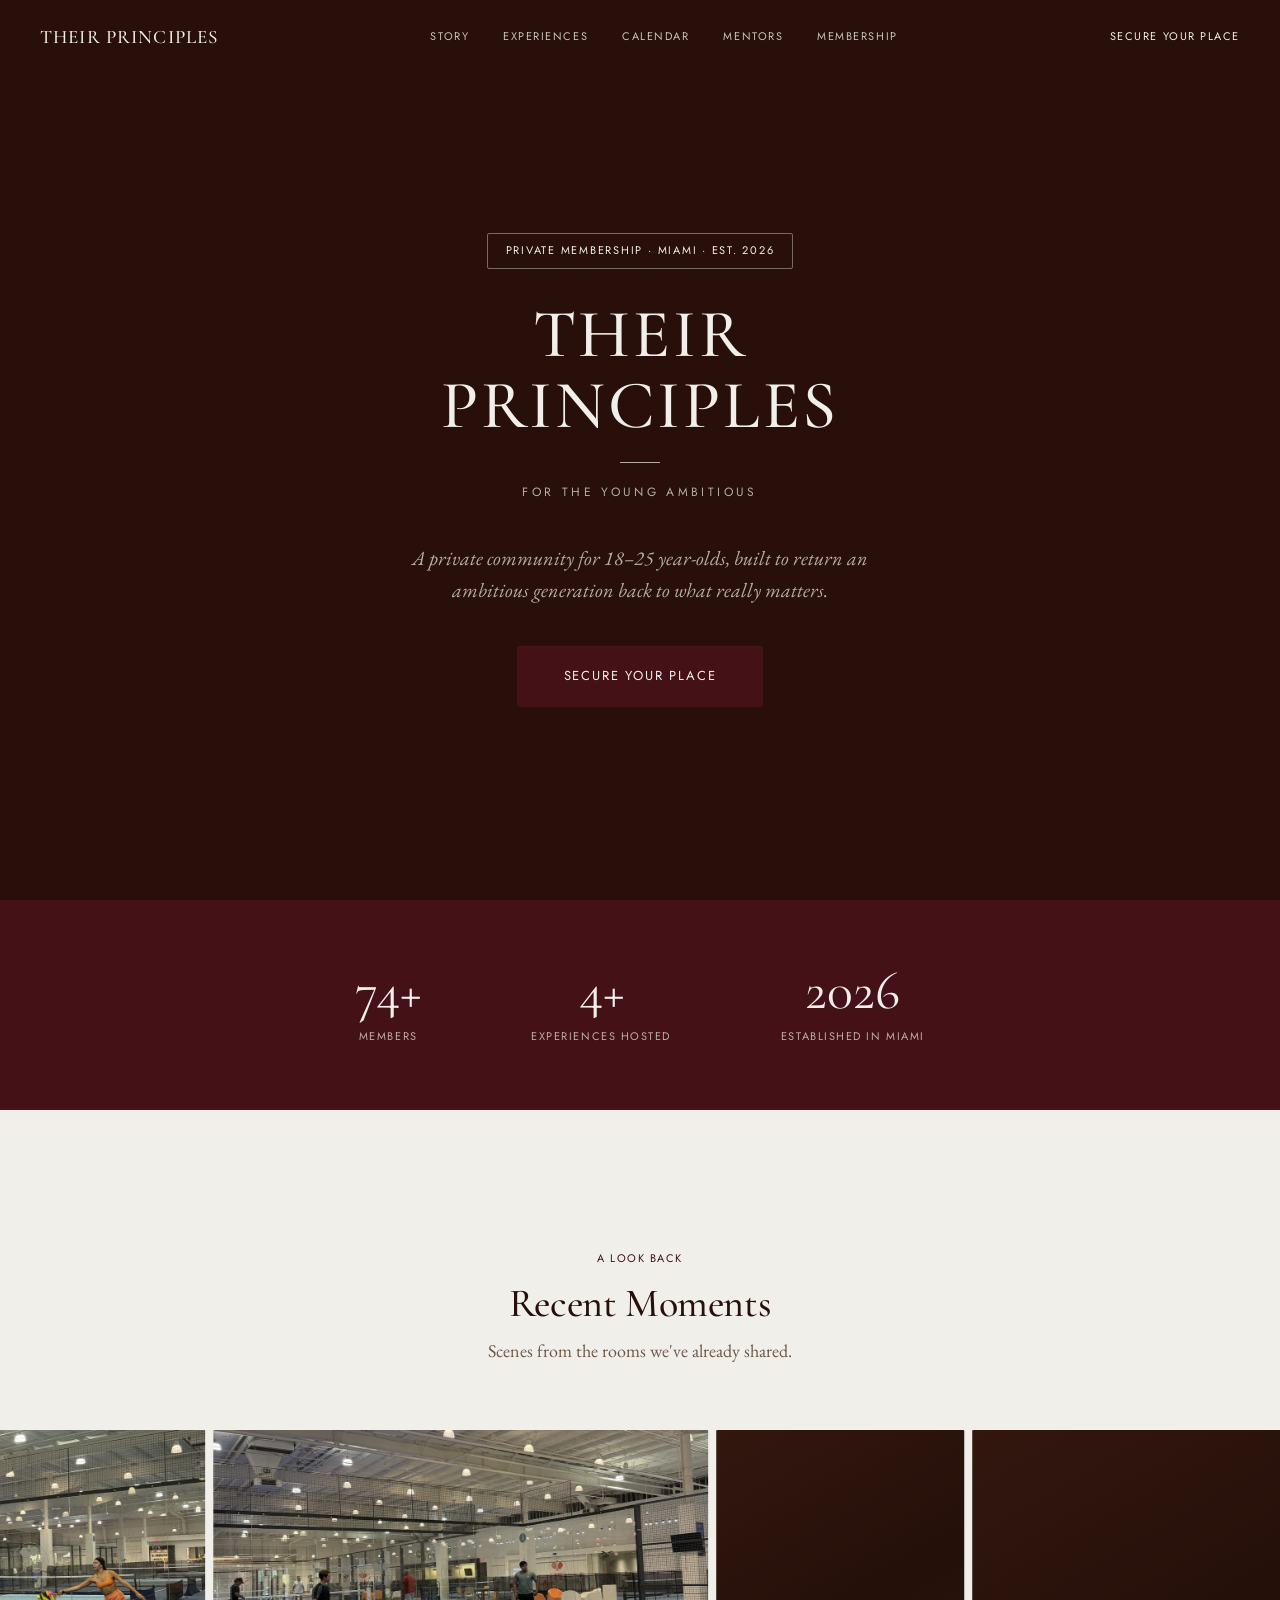
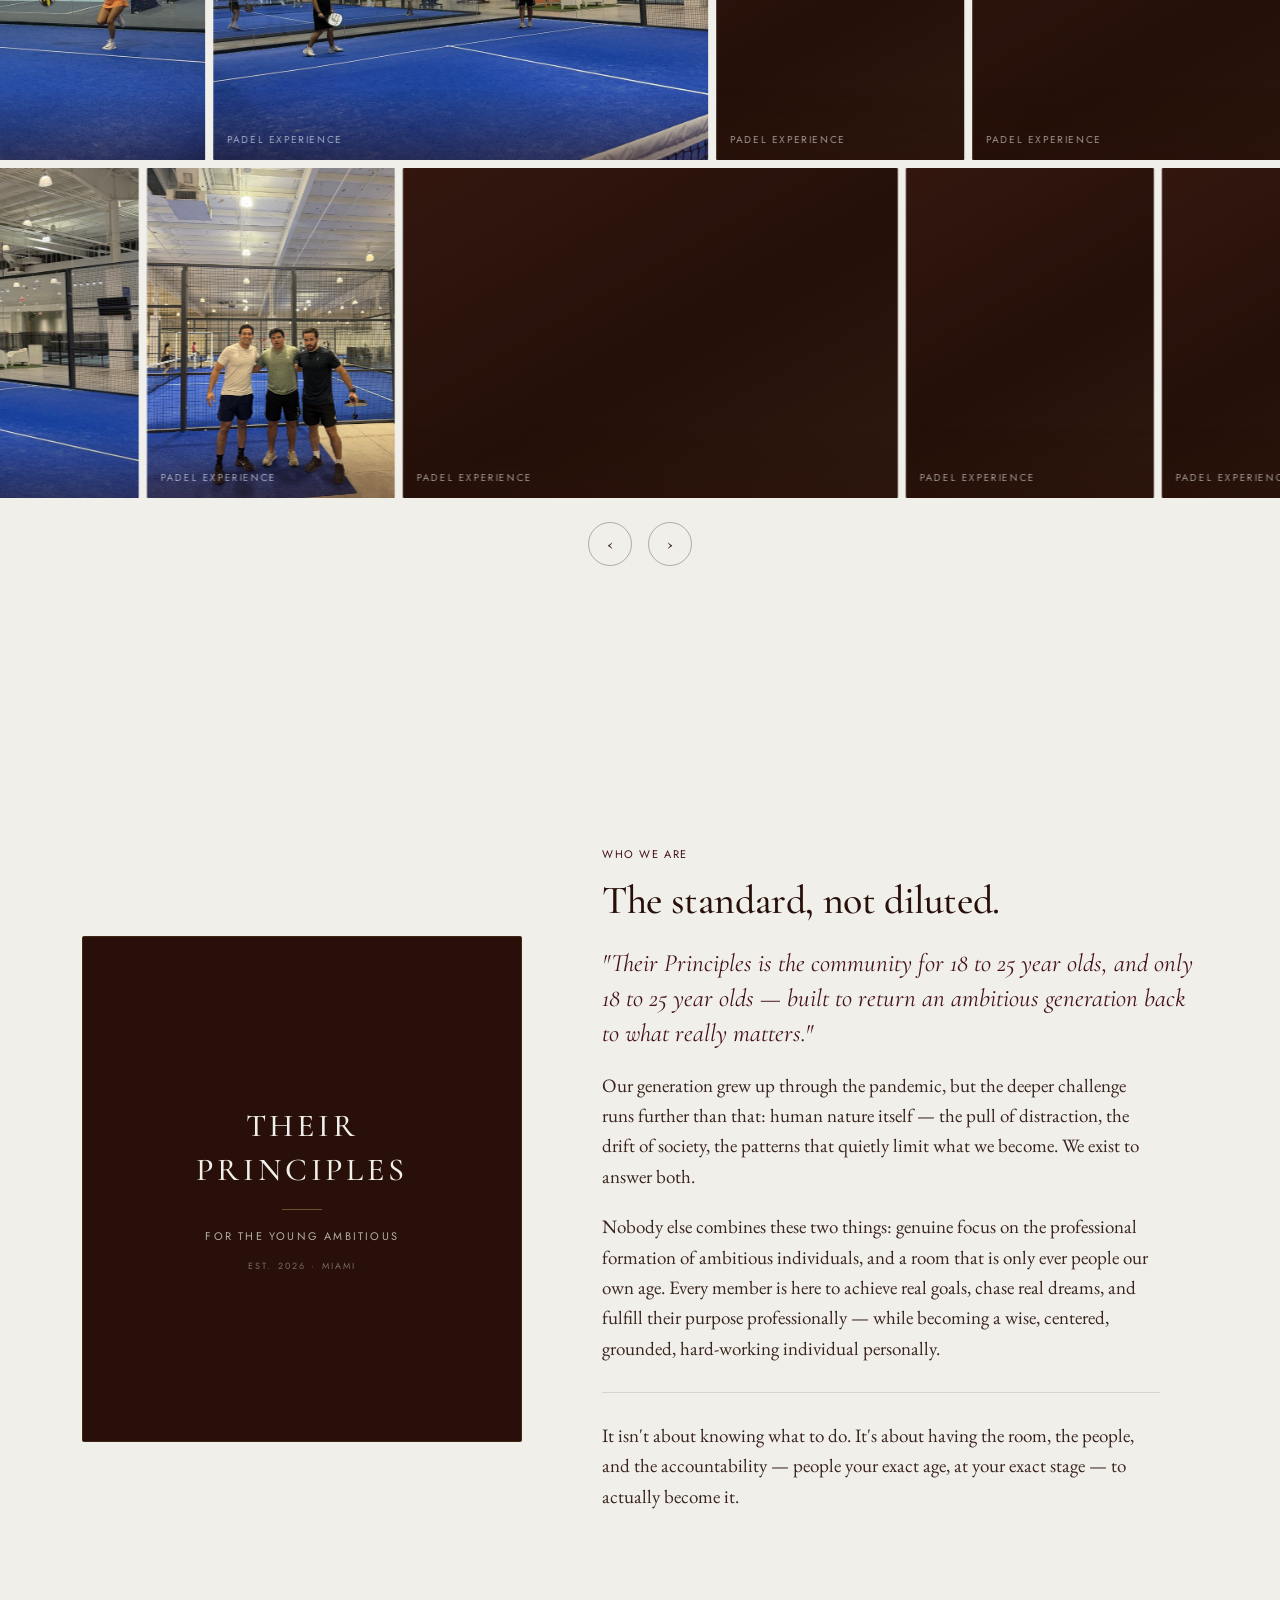
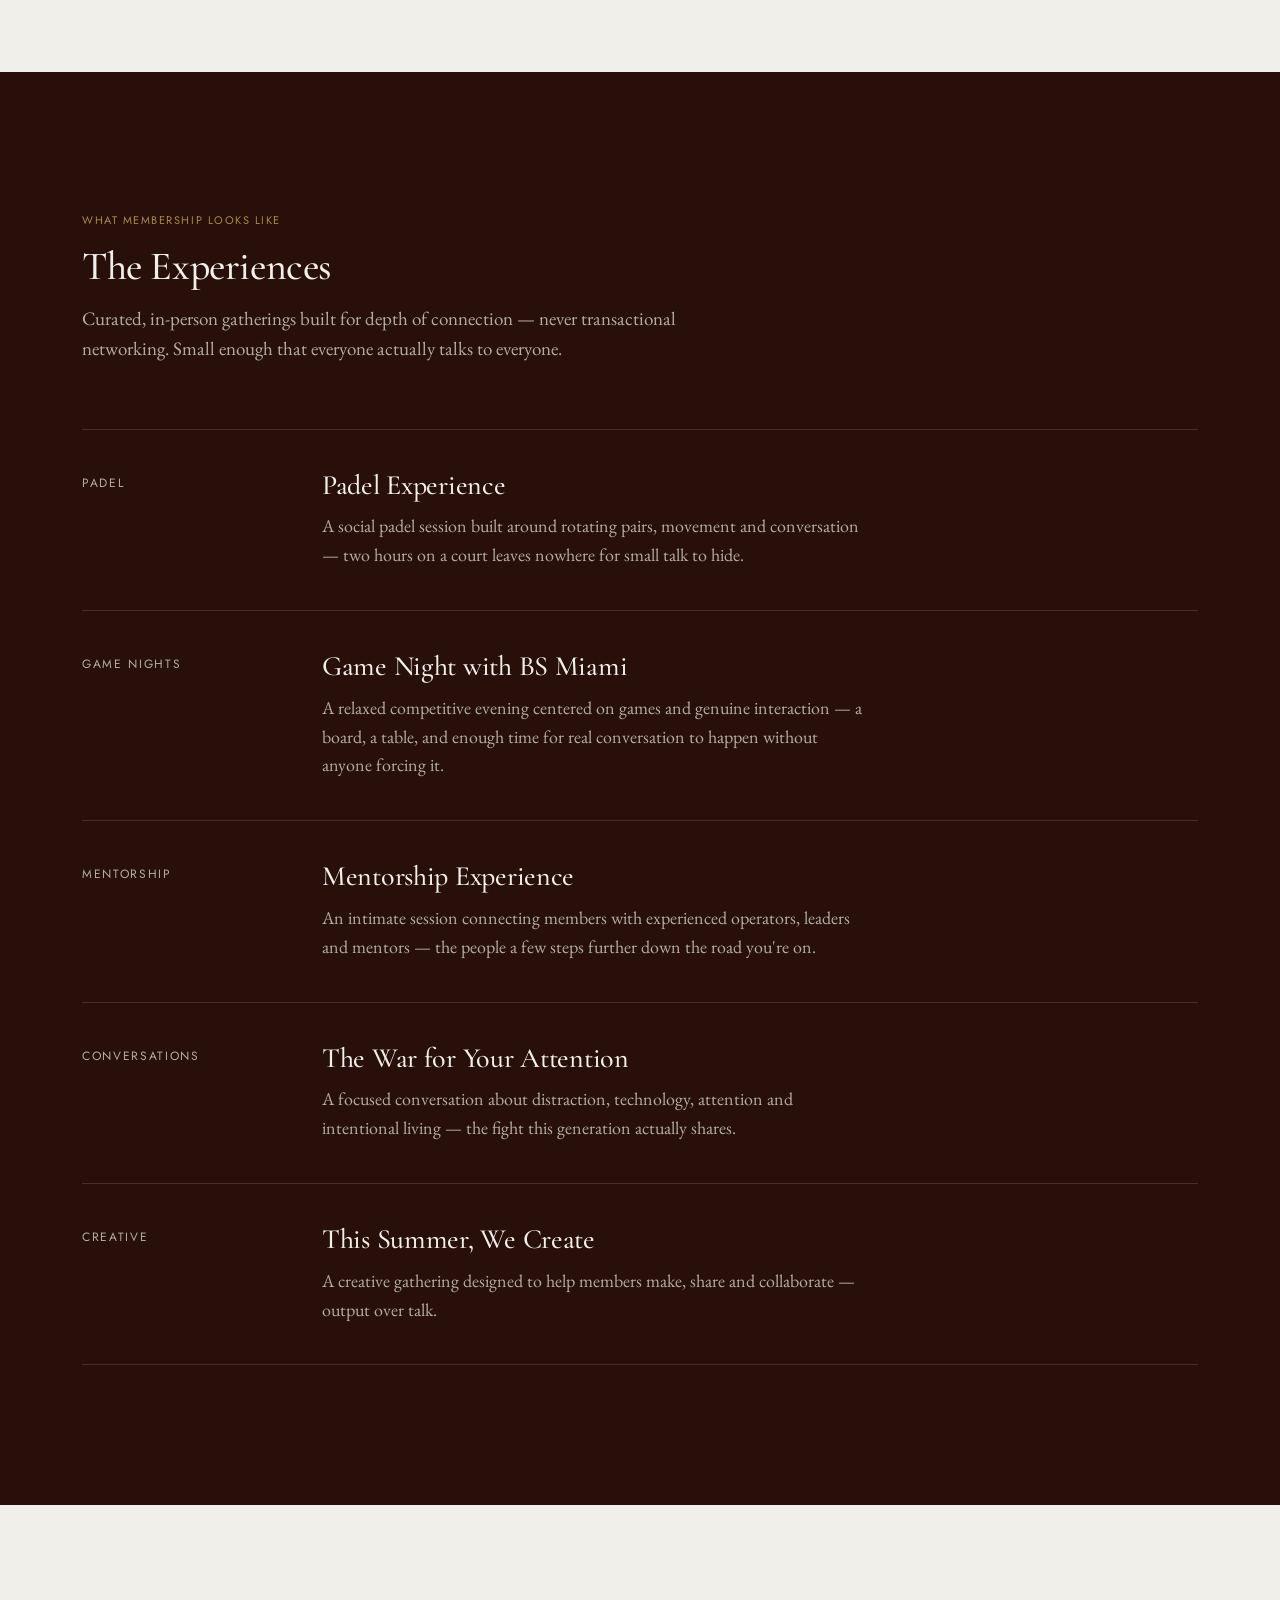
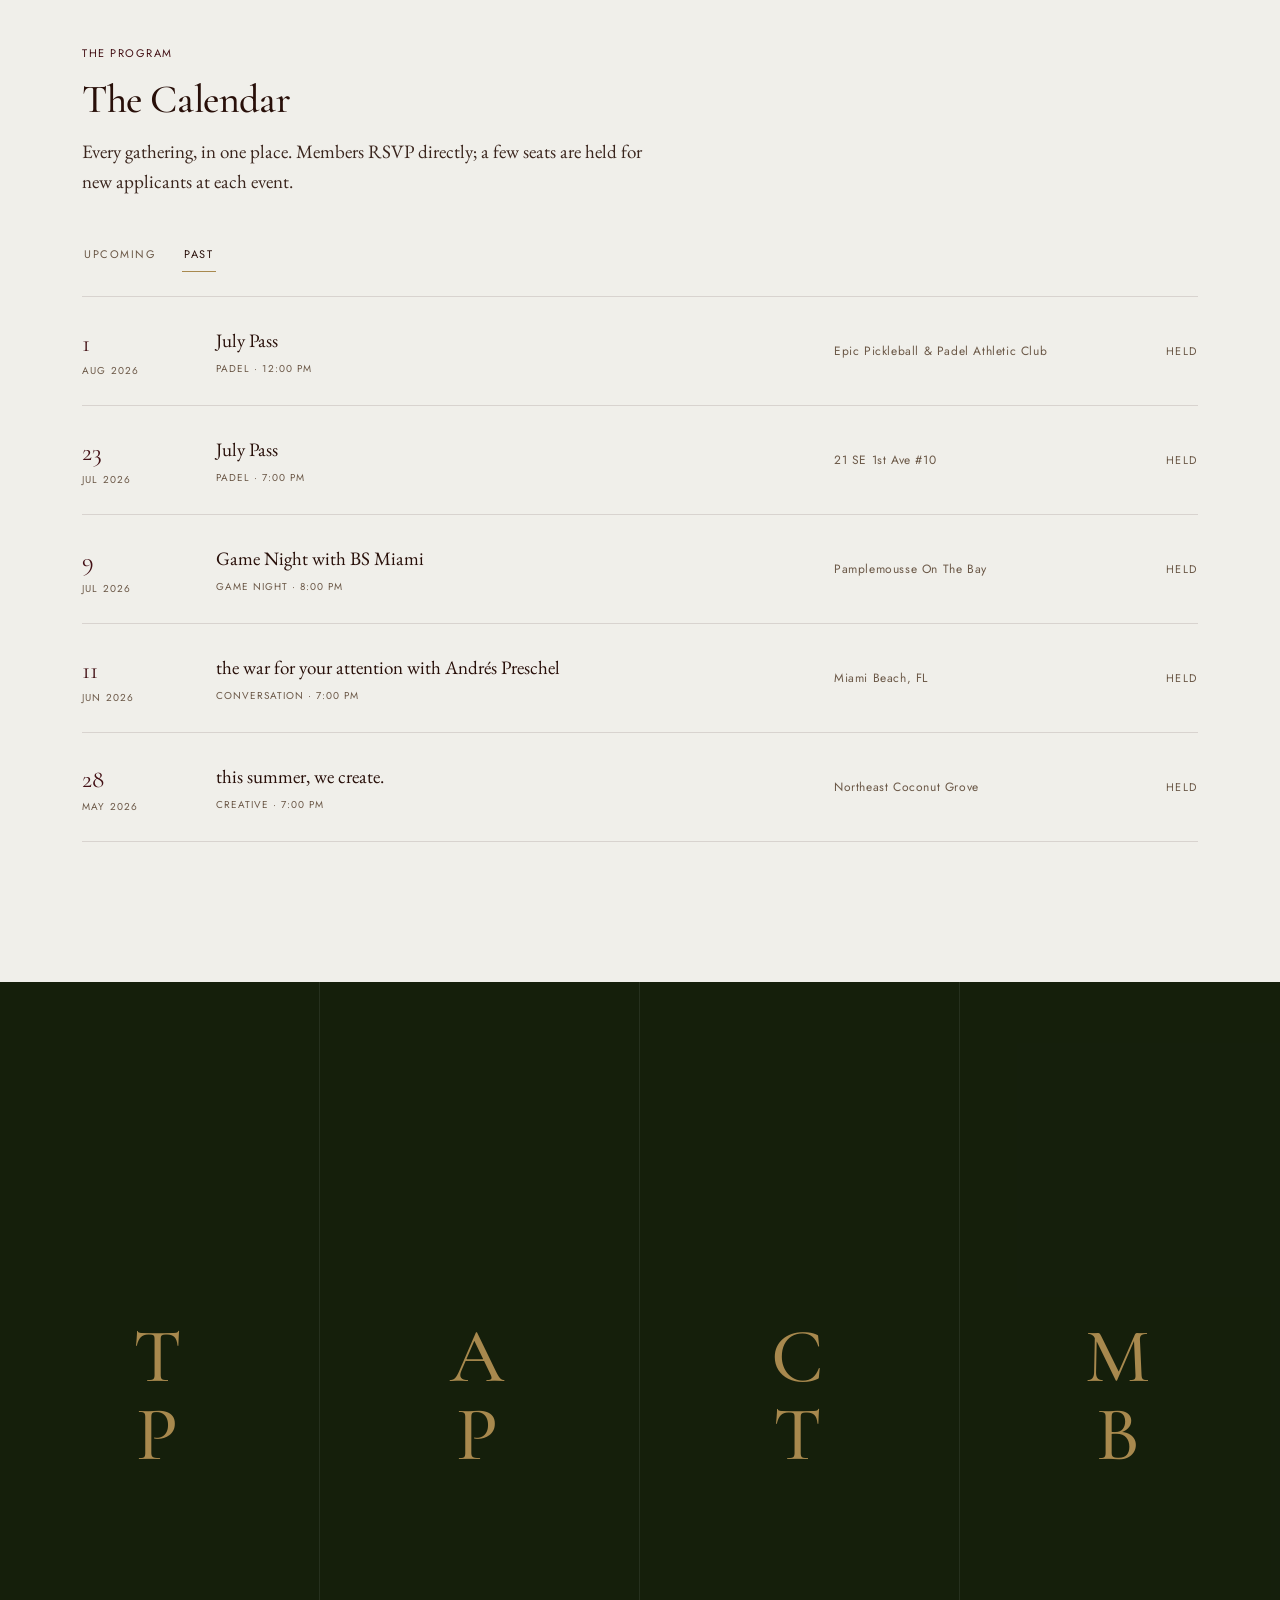
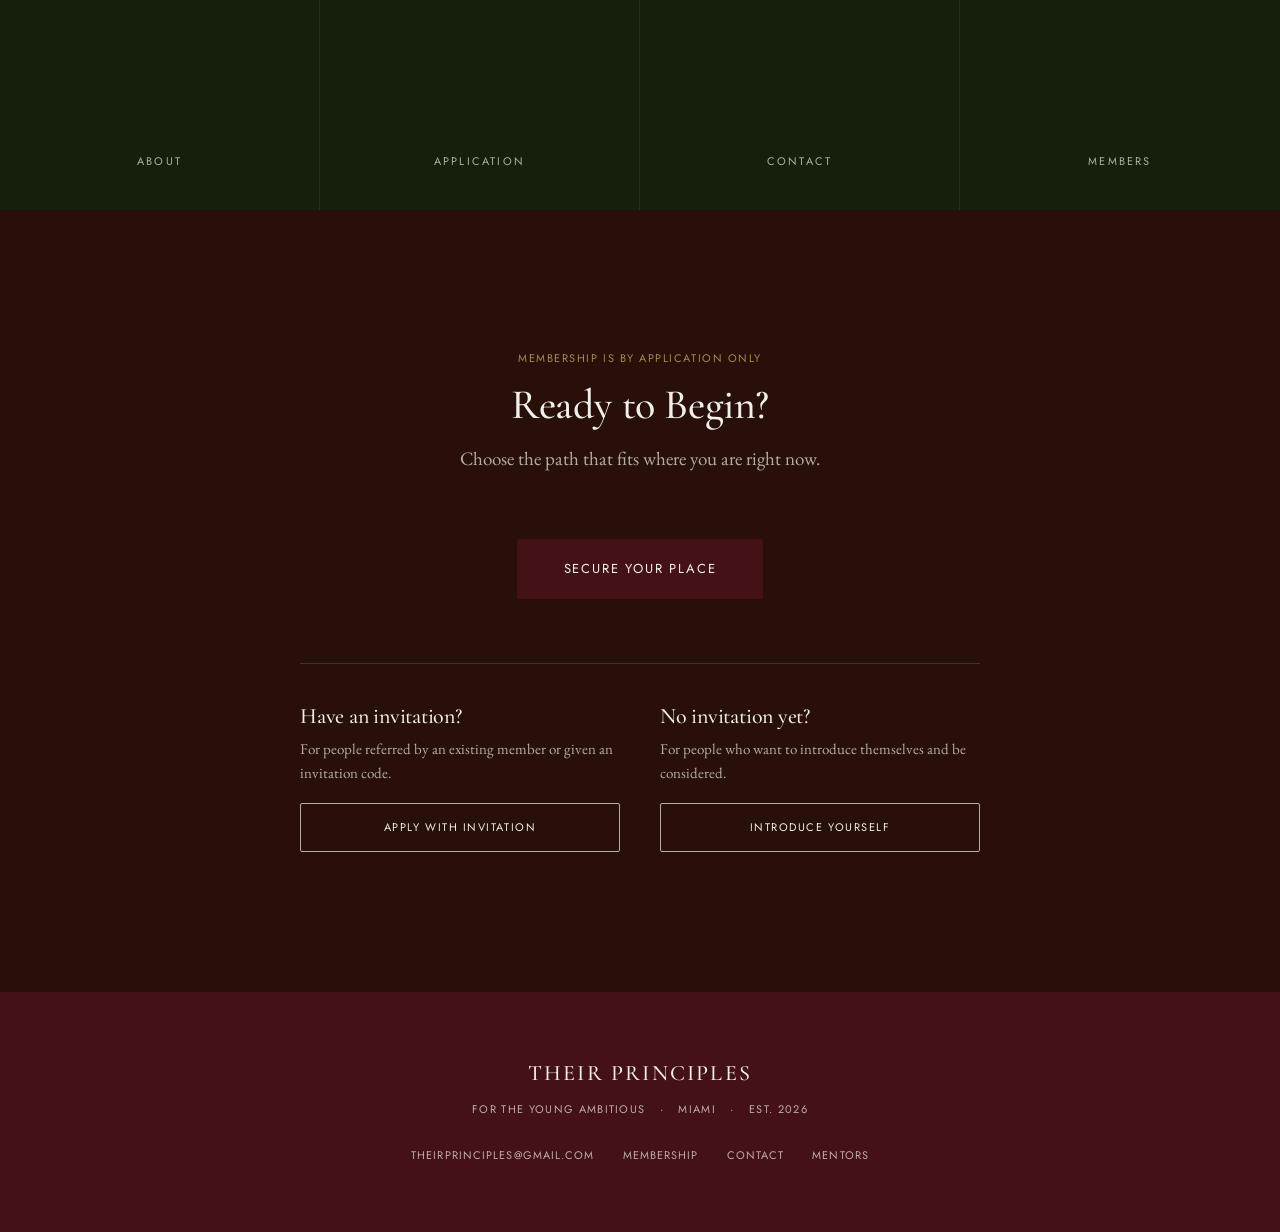
==== commit 31c018c0: "Rebuild Recent Moments with real photography; fix directory hover reveal Recent Moments - Add 18 rea" ====
--- a/index.html
+++ b/index.html
@@ -63,12 +63,11 @@
     <h2>Recent Moments</h2>
     <p>Scenes from the rooms we've already shared.</p>
   </div>
-  <div class="tp-marquee tp-reveal" id="tpMarquee" aria-label="Photographs from recent Their Principles gatherings">
-    <div class="tp-marquee-track"></div>
-  </div>
-  <div class="tp-marquee-nav">
-    <button class="tp-marquee-btn" id="tpMarqueePrev" aria-label="Move gallery backward">&#8249;</button>
-    <button class="tp-marquee-btn" id="tpMarqueeNext" aria-label="Move gallery forward">&#8250;</button>
+  <!-- Photo wall built by js/gallery.js — add or replace photographs there -->
+  <div class="tp-gallery tp-reveal" id="tpGallery" role="group" aria-label="Photographs from recent Their Principles gatherings"></div>
+  <div class="tp-gallery-nav">
+    <button class="tp-gallery-btn" id="tpGalleryPrev" aria-label="Move gallery backward">&#8249;</button>
+    <button class="tp-gallery-btn" id="tpGalleryNext" aria-label="Move gallery forward">&#8250;</button>
   </div>
 </section>
 
@@ -180,27 +179,40 @@
 </section>
 
 <!-- Four-panel directory — Zero Bond-inspired identity moment.
-     TODO(client): set each .tp-panel-bg data-image to a real photograph. -->
+     Each panel's photograph is set in ONE place: the
+     "DIRECTORY PANEL IMAGERY" block at the top of css/components.css. -->
 <section class="tp-directory" aria-label="Directory">
-  <a class="tp-panel" href="about.html">
-    <div class="tp-panel-bg" data-image=""></div>
-    <div class="tp-panel-letters">Ab<br>out</div>
-    <div class="tp-panel-label">About</div>
-  </a>
-  <a class="tp-panel" href="application.html">
-    <div class="tp-panel-bg" data-image=""></div>
-    <div class="tp-panel-letters">Appli<br>cation</div>
-    <div class="tp-panel-label">Application</div>
-  </a>
-  <a class="tp-panel" href="contact.html">
-    <div class="tp-panel-bg" data-image=""></div>
-    <div class="tp-panel-letters">Con<br>tact</div>
-    <div class="tp-panel-label">Contact</div>
-  </a>
-  <a class="tp-panel" href="members.html">
-    <div class="tp-panel-bg" data-image=""></div>
-    <div class="tp-panel-letters">Mem<br>bers</div>
-    <div class="tp-panel-label">Members</div>
+  <a class="tp-panel tp-panel--about" href="about.html">
+    <div class="tp-panel__image"></div>
+    <div class="tp-panel__overlay"></div>
+    <div class="tp-panel__content">
+      <div class="tp-panel-letters">T<br>P</div>
+      <div class="tp-panel-label">About</div>
+    </div>
+  </a>
+  <a class="tp-panel tp-panel--application" href="application.html">
+    <div class="tp-panel__image"></div>
+    <div class="tp-panel__overlay"></div>
+    <div class="tp-panel__content">
+      <div class="tp-panel-letters">A<br>P</div>
+      <div class="tp-panel-label">Application</div>
+    </div>
+  </a>
+  <a class="tp-panel tp-panel--contact" href="contact.html">
+    <div class="tp-panel__image"></div>
+    <div class="tp-panel__overlay"></div>
+    <div class="tp-panel__content">
+      <div class="tp-panel-letters">C<br>T</div>
+      <div class="tp-panel-label">Contact</div>
+    </div>
+  </a>
+  <a class="tp-panel tp-panel--members" href="members.html">
+    <div class="tp-panel__image"></div>
+    <div class="tp-panel__overlay"></div>
+    <div class="tp-panel__content">
+      <div class="tp-panel-letters">M<br>B</div>
+      <div class="tp-panel-label">Members</div>
+    </div>
   </a>
 </section>
 
--- a/css/components.css
+++ b/css/components.css
@@ -116,62 +116,88 @@
 }
 
 /* ==========================================================================
-   RECENT MOMENTS — continuous editorial photo strip (Soho House-inspired).
-   Track is duplicated in JS for a seamless translate3d loop.
+   RECENT MOMENTS — editorial photo wall of real event photography.
+   Two staggered drifting rows on desktop (js/gallery.js); a single swipe row
+   with native momentum scrolling on mobile and under reduced-motion.
    ========================================================================== */
 .tp-moments-heading { text-align: center; margin-bottom: var(--space-xl); }
 .tp-moments-heading h2 { font-family: var(--font-mark); font-weight: 500; font-size: 40px; margin-bottom: 12px; }
 .tp-moments-heading p { color: var(--tp-ink-muted); font-size: 18px; }
-.tp-marquee {
+
+.tp-gallery {
   position: relative;
   overflow: hidden;
   cursor: grab;
   user-select: none;
   -webkit-user-select: none;
 }
-.tp-marquee.is-dragging { cursor: grabbing; }
-.tp-marquee-track {
+.tp-gallery.is-dragging { cursor: grabbing; }
+.tp-gallery-row {
   display: flex;
-  gap: 6px;
+  gap: 8px;
   width: max-content;
   will-change: transform;
 }
-.tp-marquee-item {
+.tp-gallery-row + .tp-gallery-row { margin-top: 8px; }
+
+.tp-gallery-item {
   position: relative;
   flex: 0 0 auto;
-  height: 340px;
+  height: 330px;
+  margin: 0;
   overflow: hidden;
+  border-radius: 1px;
+  /* Branded fallback: also what shows if a photo ever fails to load */
   background: linear-gradient(150deg, #33170f 0%, #241009 55%, #2e1a10 100%);
 }
-/* Mixed editorial widths */
-.tp-marquee-item.is-wide { width: 460px; }
-.tp-marquee-item.is-standard { width: 320px; }
-.tp-marquee-item.is-narrow { width: 240px; }
-.tp-marquee-item img {
-  width: 100%; height: 100%; object-fit: cover;
+.tp-gallery-item img {
+  width: 100%; height: 100%;
+  object-fit: cover;
+  display: block;
   pointer-events: none;
-}
-.tp-marquee-caption {
+  transition: transform 700ms var(--ease-out);
+}
+.tp-gallery-item:hover img { transform: scale(1.015); }
+
+.tp-gallery-caption {
   position: absolute; left: 0; right: 0; bottom: 0;
-  padding: 40px 20px 16px;
-  background: linear-gradient(0deg, rgba(40,15,9,.8), transparent);
+  padding: 44px 14px 12px;
+  background: linear-gradient(0deg, rgba(40, 15, 9, 0.78) 0%, rgba(40, 15, 9, 0) 100%);
   color: var(--tp-cream);
   font-family: var(--font-cta);
-  font-size: 11px; letter-spacing: 0.1em; text-transform: uppercase;
-}
-.tp-marquee-nav {
+  font-size: 10px; letter-spacing: 0.16em; text-transform: uppercase;
+  /* Quiet by default so a wall of same-event labels reads as metadata,
+     not as repetition; sharpens when a photo is hovered. */
+  opacity: 0.6;
+  transition: opacity var(--dur-btn) var(--ease-out);
+}
+.tp-gallery-item:hover .tp-gallery-caption { opacity: 1; }
+
+/* Mobile / reduced-motion: one horizontally scrollable row */
+.tp-gallery.is-scroll {
+  overflow-x: auto;
+  -webkit-overflow-scrolling: touch;
+  scroll-snap-type: x proximity;
+  scrollbar-width: none;
+  cursor: default;
+}
+.tp-gallery.is-scroll::-webkit-scrollbar { display: none; }
+.tp-gallery.is-scroll .tp-gallery-row { padding: 0 20px; }
+.tp-gallery.is-scroll .tp-gallery-item { scroll-snap-align: center; }
+
+.tp-gallery-nav {
   display: flex; justify-content: center; gap: var(--space-sm); margin-top: var(--space-md);
 }
-.tp-marquee-btn {
+.tp-gallery-btn {
   width: 44px; height: 44px;
-  border: 1px solid rgba(40,15,9,.3);
+  border: 1px solid rgba(40, 15, 9, 0.3);
   border-radius: 50%;
   background: transparent;
   color: var(--tp-espresso);
   font-size: 16px;
   transition: background var(--dur-btn) var(--ease-out), color var(--dur-btn) var(--ease-out);
 }
-.tp-marquee-btn:hover, .tp-marquee-btn:focus-visible { background: var(--tp-espresso); color: var(--tp-cream); }
+.tp-gallery-btn:hover, .tp-gallery-btn:focus-visible { background: var(--tp-espresso); color: var(--tp-cream); }
 
 /* ==========================================================================
    STORY
@@ -287,8 +313,23 @@
 .tp-cal-empty { padding: 30px 0; color: var(--tp-ink-muted); font-style: italic; }
 
 /* ==========================================================================
-   DIRECTORY — four-panel Zero Bond-inspired section, dark green + gold
-   ========================================================================== */
+   DIRECTORY — four-panel Zero Bond-inspired section, dark green + gold.
+
+   Layer order inside each panel (this is what makes the hover reveal work):
+     0. .tp-panel__image    the photograph, faded out until hover/focus
+     1. .tp-panel__overlay  dark green scrim, lightens on hover/focus
+     2. .tp-panel__content  gold initials + label, always on top
+   ========================================================================== */
+
+/* ── DIRECTORY PANEL IMAGERY — the only place these four photos are set ──
+   TODO(client): the two venue photographs below are of Pamplemousse On The
+   Bay (our Game Night venue) rather than of an event itself. Swap them for
+   approved Their Principles photography when it is available. */
+.tp-panel--about       { --panel-image: url('../assets/images/venues/bay-terrace.jpg'); }
+.tp-panel--application { --panel-image: url('../assets/images/venues/bay-tables.jpg'); }
+.tp-panel--contact     { --panel-image: url('../assets/images/padel/courtside-table.jpg'); }
+.tp-panel--members     { --panel-image: url('../assets/images/padel/group-courtside.jpg'); }
+
 .tp-directory {
   display: grid;
   grid-template-columns: repeat(4, 1fr);
@@ -297,41 +338,71 @@
 }
 .tp-panel {
   position: relative;
+  isolation: isolate;
+  overflow: hidden;
   display: flex; flex-direction: column; align-items: center; justify-content: center;
-  overflow: hidden;
+  background: var(--tp-green);   /* fallback if a photo fails to load */
   border-right: 1px solid rgba(240, 239, 234, 0.08);
   outline-offset: -3px;
+  cursor: pointer;
 }
 .tp-panel:last-child { border-right: none; }
-.tp-panel-bg {
-  position: absolute; inset: 0;
+
+.tp-panel__image {
+  position: absolute; inset: 0; z-index: 0;
+  background-image: var(--panel-image);
+  background-size: cover;
+  background-position: center;
   opacity: 0;
-  transform: scale(1.06);
-  transition: opacity var(--dur-hover-img) var(--ease-out), transform var(--dur-hover-img) var(--ease-out);
-  background-size: cover; background-position: center;
+  transform: scale(1.04);
+  transition: opacity 650ms var(--ease-out), transform 900ms var(--ease-out);
   pointer-events: none;
 }
-.tp-panel-bg::after {
+.tp-panel__overlay {
+  position: absolute; inset: 0; z-index: 1;
+  background-color: rgba(21, 31, 12, 0.72);
+  transition: background-color 650ms var(--ease-out);
+  pointer-events: none;
+}
+/* A soft vignette behind the initials. Several of these photographs are very
+   high-key (bright ceilings, sand, sky) and the gold letters lose contrast
+   against them; this keeps the letters legible without flattening the photo
+   at the edges of the panel. */
+.tp-panel__overlay::after {
   content: "";
   position: absolute; inset: 0;
-  background: rgba(21, 31, 12, 0.62);
-}
-.tp-panel:hover .tp-panel-bg,
-.tp-panel:focus-visible .tp-panel-bg,
-.tp-panel.is-active .tp-panel-bg { opacity: 1; transform: scale(1); }
+  background: radial-gradient(ellipse at 50% 46%,
+    rgba(21, 31, 12, 0.42) 0%,
+    rgba(21, 31, 12, 0.16) 52%,
+    rgba(21, 31, 12, 0) 76%);
+  opacity: 0;
+  transition: opacity 650ms var(--ease-out);
+}
+.tp-panel__content {
+  position: relative; z-index: 2;
+  display: flex; flex-direction: column; align-items: center; justify-content: center;
+  width: 100%; height: 100%;
+}
+
+.tp-panel:hover .tp-panel__image,
+.tp-panel:focus-visible .tp-panel__image { opacity: 1; transform: scale(1); }
+.tp-panel:hover .tp-panel__overlay,
+.tp-panel:focus-visible .tp-panel__overlay { background-color: rgba(21, 31, 12, 0.40); }
+.tp-panel:hover .tp-panel__overlay::after,
+.tp-panel:focus-visible .tp-panel__overlay::after { opacity: 1; }
+
 .tp-panel-letters {
-  position: relative; z-index: 2;
   font-family: var(--font-mark);
   font-weight: 500;
-  font-size: clamp(40px, 5.2vw, 84px);
-  letter-spacing: 0.08em;
-  line-height: 1.15;
+  font-size: clamp(52px, 6vw, 104px);
+  letter-spacing: 0.06em;
+  line-height: 1.02;
   color: var(--tp-gold);
   text-align: center;
   text-transform: uppercase;
 }
 .tp-panel-label {
-  position: absolute; bottom: 40px; left: 0; right: 0; z-index: 2;
+  position: absolute; bottom: 40px; left: 0; right: 0;
   text-align: center;
   font-family: var(--font-cta);
   font-size: 11px; letter-spacing: 0.2em; text-transform: uppercase;
--- a/css/responsive.css
+++ b/css/responsive.css
@@ -21,11 +21,12 @@
   /* Stats */
   .tp-stats .tp-wrap { gap: var(--space-lg); flex-direction: column; }
 
-  /* Recent Moments: ~1.3 images visible to imply movement */
-  .tp-marquee-item { height: 280px; }
-  .tp-marquee-item.is-wide { width: 78vw; }
-  .tp-marquee-item.is-standard { width: 64vw; }
-  .tp-marquee-item.is-narrow { width: 52vw; }
+  /* Recent Moments: single swipe row; tile sizes are set by js/gallery.js.
+     Cap the width so a landscape photo can't fill the whole screen — leaving
+     the next photo peeking in is what signals the row is swipeable.
+     Arrow controls would only clutter a swipeable row. */
+  .tp-gallery-nav { display: none; }
+  .tp-gallery.is-scroll .tp-gallery-item { max-width: 78vw; }
 
   /* Experiences */
   .tp-exp-inner { grid-template-columns: 1fr; gap: 10px; padding: var(--space-lg) 0; }
@@ -35,16 +36,20 @@
   .tp-cal-date { grid-row: span 2; }
   .tp-cal-loc, .tp-status { grid-column: 2; text-align: left; }
 
-  /* Directory: four stacked immersive sections */
+  /* Directory: four stacked immersive sections. There is no hover on touch,
+     so each panel shows its photograph by default behind a heavier scrim. */
   .tp-directory { grid-template-columns: 1fr; min-height: auto; }
   .tp-panel {
-    min-height: 42vh;
+    min-height: 60vh;
     border-right: none;
     border-bottom: 1px solid rgba(240, 239, 234, 0.08);
   }
   .tp-panel:last-child { border-bottom: none; }
-  .tp-panel-letters { font-size: 44px; }
-  .tp-panel-label { bottom: 26px; }
+  .tp-panel__image { opacity: 1; transform: none; }
+  .tp-panel__overlay { background-color: rgba(21, 31, 12, 0.62); }
+  .tp-panel__overlay::after { opacity: 1; }
+  .tp-panel-letters { font-size: 60px; }
+  .tp-panel-label { bottom: 30px; }
 
   /* CTA */
   .tp-cta-doors { flex-direction: column; }
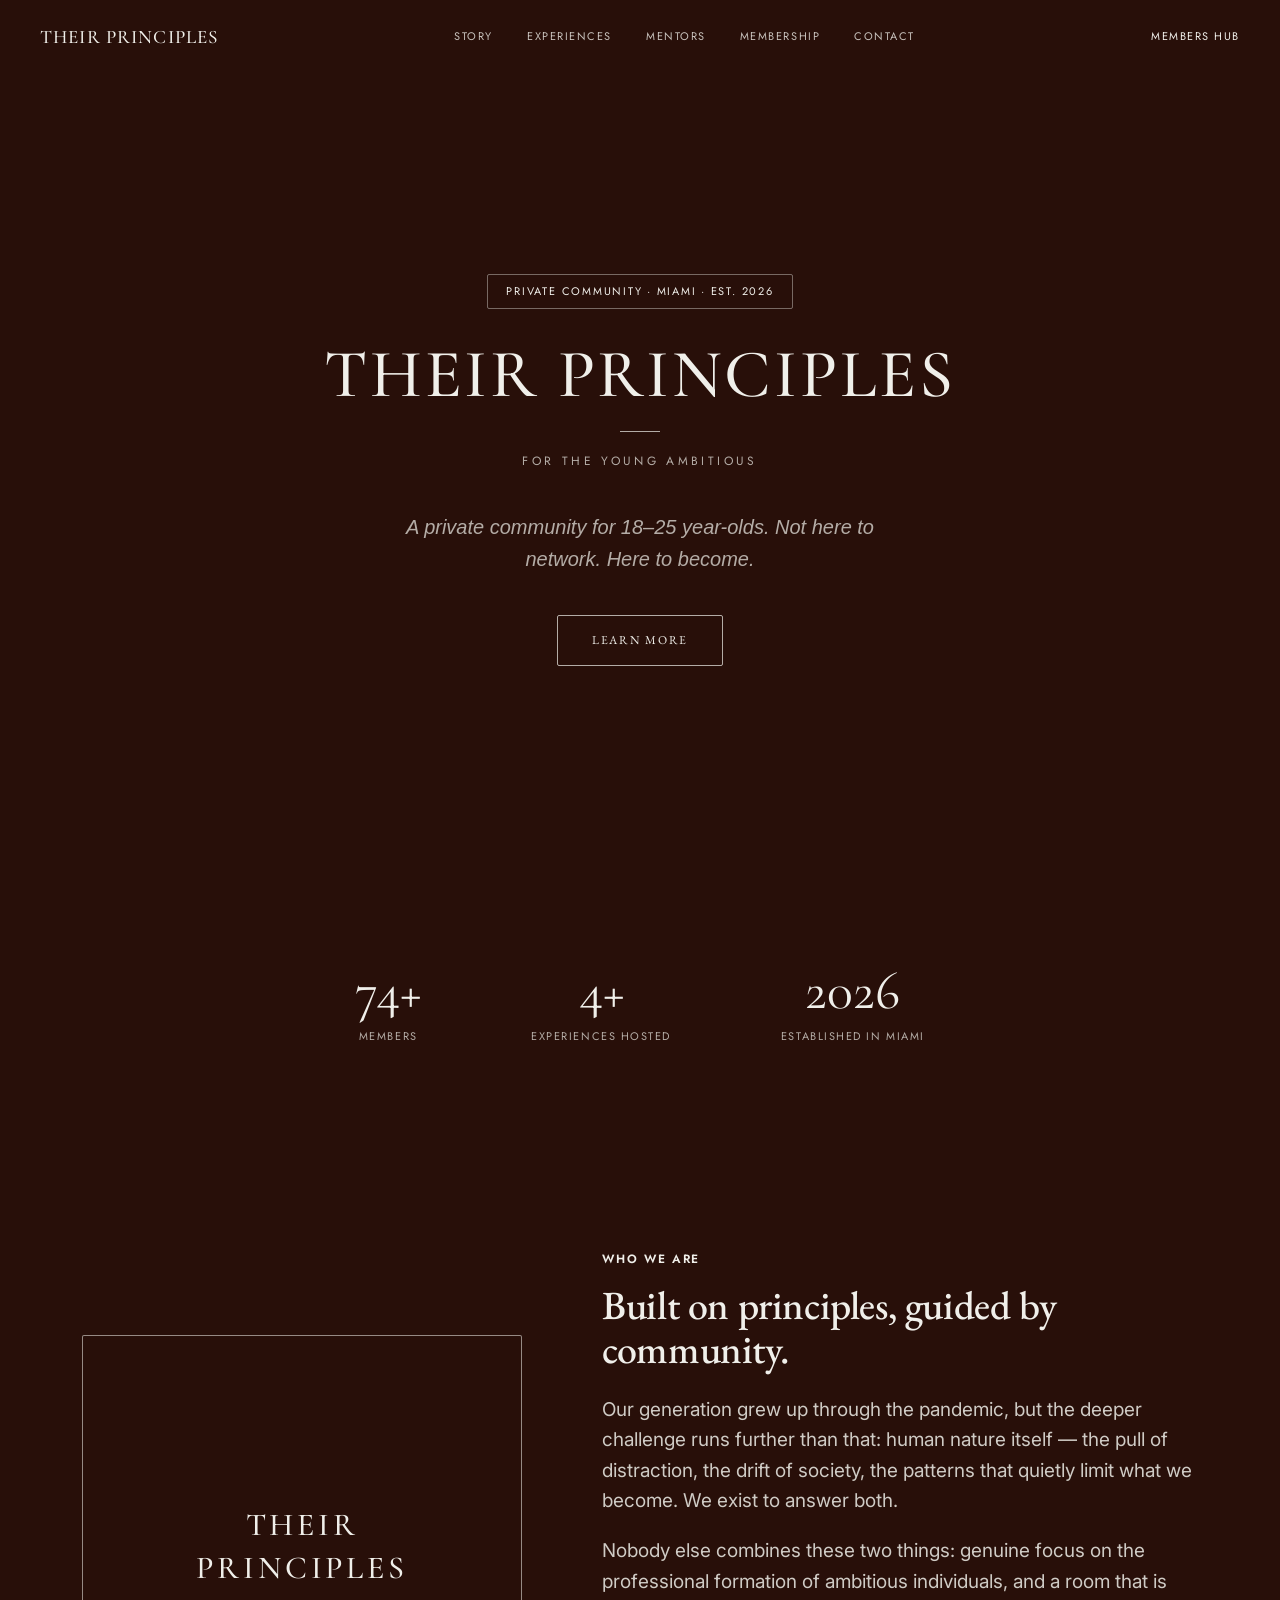
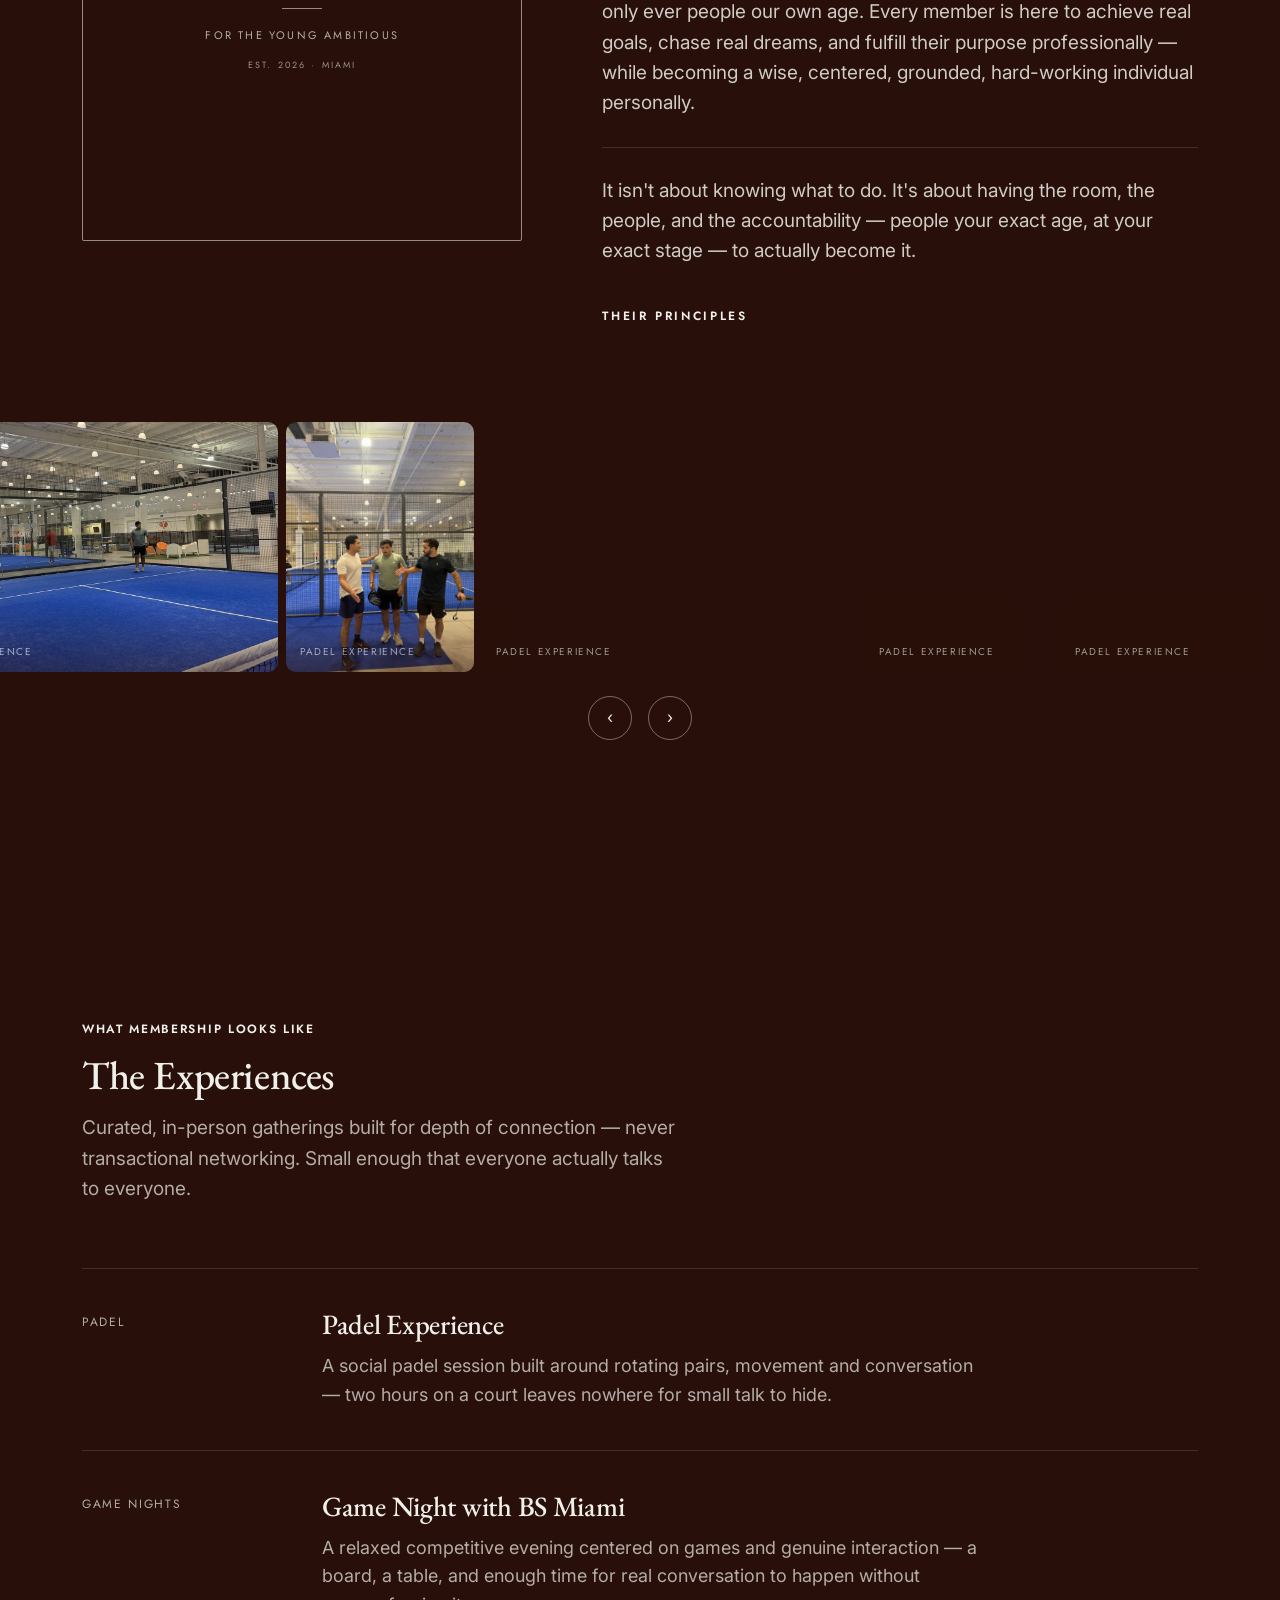
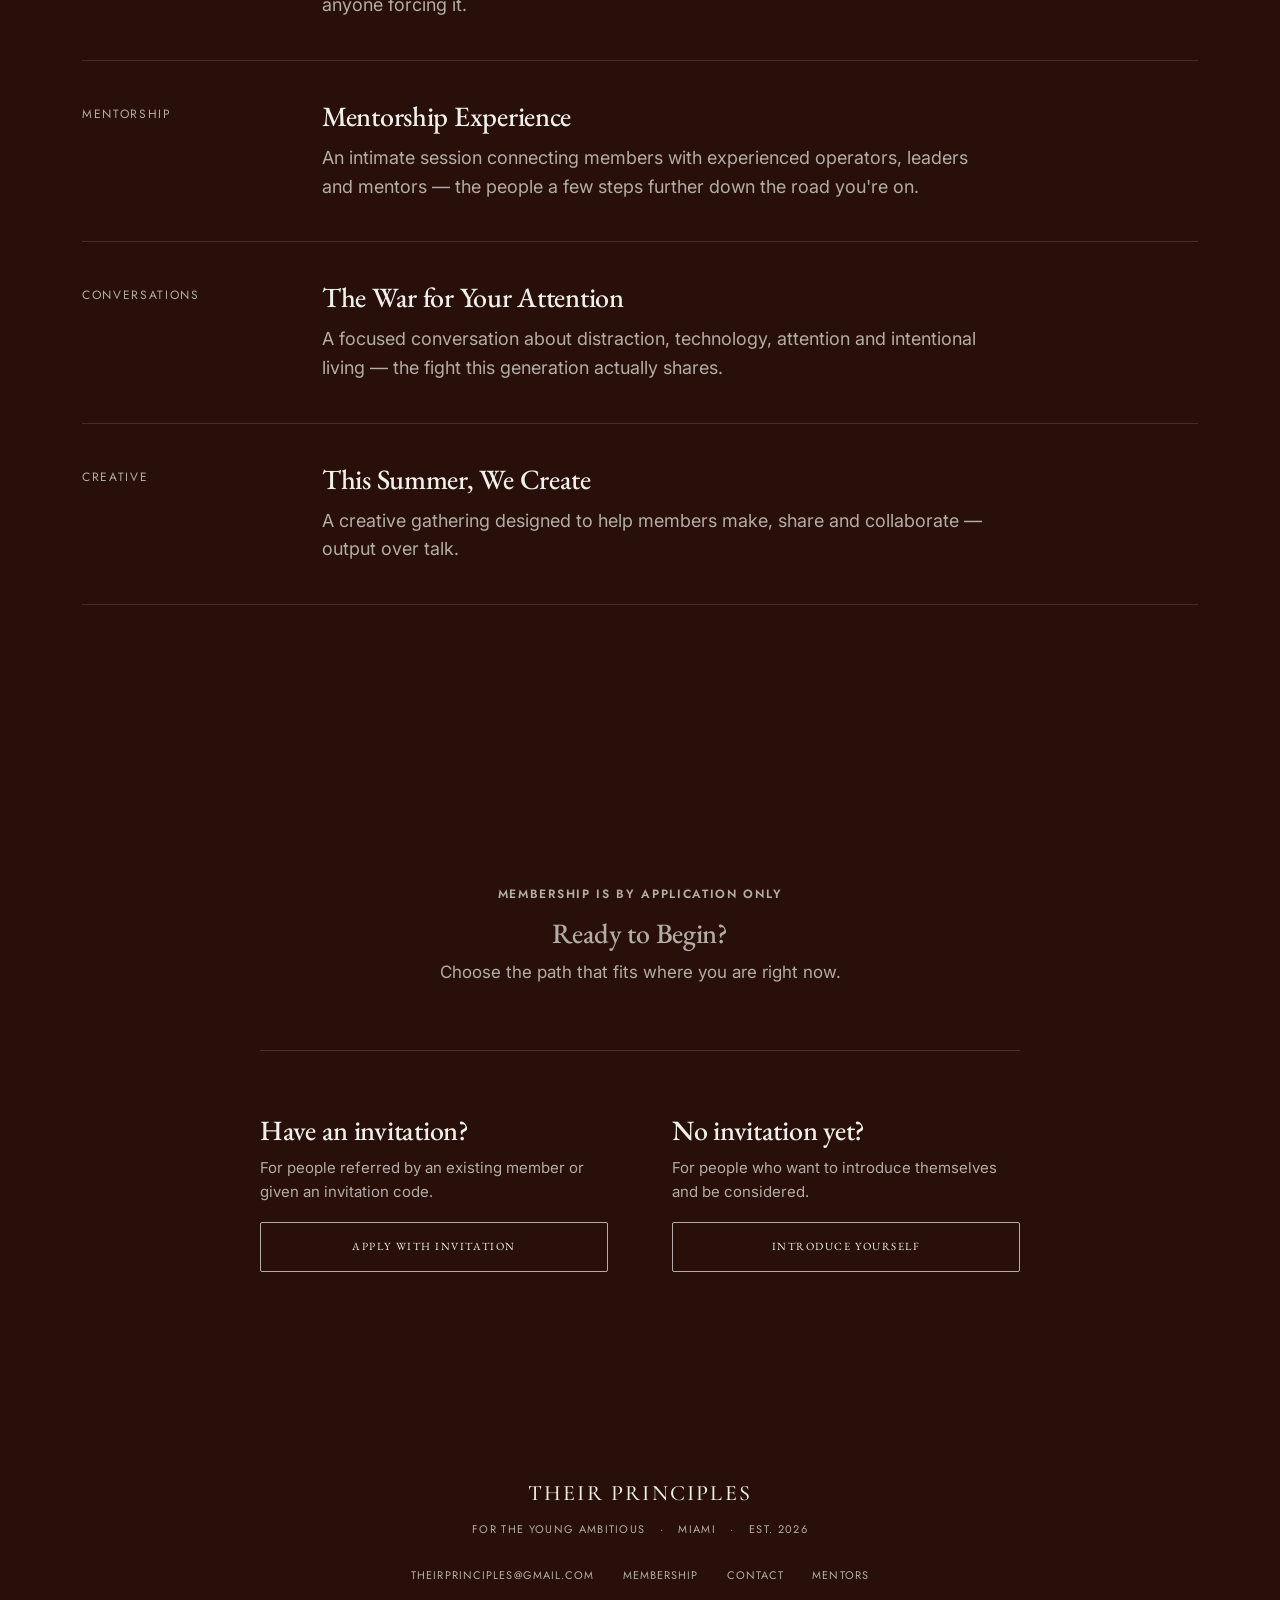
==== commit b088f803: "Members Hub, mentor roster, and site-wide polish - Rename "Secure Your Place" nav CTA to "Members Hu" ====
--- a/index.html
+++ b/index.html
@@ -22,53 +22,39 @@
   <div class="tp-nav-links">
     <a href="#story">Story</a>
     <a href="#experiences">Experiences</a>
-    <a href="#calendar">Calendar</a>
     <a href="mentors.html">Mentors</a>
     <a href="application.html">Membership</a>
-  </div>
-  <a href="application.html" class="tp-nav-cta tp-nav-cta-desktop">Secure Your Place</a>
+    <a href="contact.html">Contact</a>
+  </div>
+  <a href="members.html" class="tp-nav-cta tp-nav-cta-desktop">Members Hub</a>
   <button class="tp-nav-toggle" id="tpNavToggle" aria-expanded="false" aria-controls="tpNavOverlay">Menu</button>
 </nav>
 
 <div class="tp-nav-overlay" id="tpNavOverlay">
   <a href="#story">Story</a>
   <a href="#experiences">Experiences</a>
-  <a href="#calendar">Calendar</a>
   <a href="mentors.html">Mentors</a>
   <a href="application.html">Membership</a>
-  <a href="application.html">Secure Your Place</a>
+  <a href="contact.html">Contact</a>
+  <a href="members.html">Members Hub</a>
 </div>
 
 <header class="tp-hero" id="top">
   <!-- TODO(client): add a real event photo —
        style="--tp-hero-photo:url('assets/images/hero/hero.jpg')" -->
   <div class="tp-hero-inner">
-    <div class="tp-hero-eyebrow">Private Membership · Miami · Est. 2026</div>
+    <div class="tp-hero-eyebrow">Private Community · Miami · Est. 2026</div>
     <h1>Their Principles</h1>
     <div class="tp-hero-divider"></div>
     <div class="tp-hero-tag">For the Young Ambitious</div>
-    <p class="tp-hero-sub">A private community for 18–25 year-olds, built to return an ambitious generation back to what really matters.</p>
-    <a href="application.html" class="tp-btn tp-btn-primary">Secure Your Place</a>
+    <p class="tp-hero-sub">A private community for 18–25 year-olds. Not here to network. Here to become.</p>
+    <a href="#story" class="tp-btn tp-btn-secondary">Learn More</a>
   </div>
 </header>
 
 <section class="tp-stats" aria-label="Their Principles, by the numbers">
-  <!-- Values come from communityStats in js/events.js — edit them there -->
+  <!-- Values come from communityStats in js/stats.js — edit them there -->
   <div class="tp-wrap" id="tpStats"></div>
-</section>
-
-<section class="tp-section" id="moments">
-  <div class="tp-wrap tp-moments-heading tp-reveal">
-    <div class="tp-eyebrow">A Look Back</div>
-    <h2>Recent Moments</h2>
-    <p>Scenes from the rooms we've already shared.</p>
-  </div>
-  <!-- Photo wall built by js/gallery.js — add or replace photographs there -->
-  <div class="tp-gallery tp-reveal" id="tpGallery" role="group" aria-label="Photographs from recent Their Principles gatherings"></div>
-  <div class="tp-gallery-nav">
-    <button class="tp-gallery-btn" id="tpGalleryPrev" aria-label="Move gallery backward">&#8249;</button>
-    <button class="tp-gallery-btn" id="tpGalleryNext" aria-label="Move gallery forward">&#8250;</button>
-  </div>
 </section>
 
 <section class="tp-section tp-story" id="story">
@@ -85,13 +71,21 @@
     </div>
     <div class="tp-reveal">
       <div class="tp-eyebrow">Who We Are</div>
-      <h2>The standard, not diluted.</h2>
-      <p class="tp-pull">"Their Principles is the community for 18 to 25 year olds, and only 18 to 25 year olds — built to return an ambitious generation back to what really matters."</p>
+      <h2>Built on principles, guided by community.</h2>
       <p>Our generation grew up through the pandemic, but the deeper challenge runs further than that: human nature itself — the pull of distraction, the drift of society, the patterns that quietly limit what we become. We exist to answer both.</p>
       <p>Nobody else combines these two things: genuine focus on the professional formation of ambitious individuals, and a room that is only ever people our own age. Every member is here to achieve real goals, chase real dreams, and fulfill their purpose professionally — while becoming a wise, centered, grounded, hard-working individual personally.</p>
       <p class="tp-story-shift">It isn't about knowing what to do. It's about having the room, the people, and the accountability — people your exact age, at your exact stage — to actually become it.</p>
-    </div>
-  </div>
+      <div class="tp-story-wordmark">Their Principles</div>
+    </div>
+  </div>
+
+  <!-- Photo carousel built by js/gallery.js — add or replace photographs there -->
+  <div class="tp-gallery tp-reveal" id="tpGallery" role="group" aria-label="Photographs from recent Their Principles gatherings"></div>
+  <div class="tp-gallery-nav">
+    <button class="tp-gallery-btn" id="tpGalleryPrev" aria-label="Move gallery backward">&#8249;</button>
+    <button class="tp-gallery-btn" id="tpGalleryNext" aria-label="Move gallery forward">&#8250;</button>
+  </div>
+
 </section>
 
 <section class="tp-section tp-experiences" id="experiences">
@@ -162,70 +156,12 @@
   </div>
 </section>
 
-<section class="tp-section" id="calendar">
-  <div class="tp-wrap">
-    <div class="tp-reveal">
-      <div class="tp-eyebrow">The Program</div>
-      <h2 style="font-family:var(--font-mark);font-weight:500;font-size:40px;margin-bottom:16px;">The Calendar</h2>
-      <p class="tp-calendar-intro">Every gathering, in one place. Members RSVP directly; a few seats are held for new applicants at each event.</p>
-    </div>
-    <div class="tp-cal-filters" role="group" aria-label="Filter events">
-      <button class="tp-cal-filter" data-filter="upcoming" aria-pressed="false">Upcoming</button>
-      <button class="tp-cal-filter" data-filter="past" aria-pressed="false">Past</button>
-    </div>
-    <!-- Rendered from the events array in js/events.js -->
-    <div class="tp-cal-list" id="tpCalList"></div>
-  </div>
-</section>
-
-<!-- Four-panel directory — Zero Bond-inspired identity moment.
-     Each panel's photograph is set in ONE place: the
-     "DIRECTORY PANEL IMAGERY" block at the top of css/components.css. -->
-<section class="tp-directory" aria-label="Directory">
-  <a class="tp-panel tp-panel--about" href="about.html">
-    <div class="tp-panel__image"></div>
-    <div class="tp-panel__overlay"></div>
-    <div class="tp-panel__content">
-      <div class="tp-panel-letters">T<br>P</div>
-      <div class="tp-panel-label">About</div>
-    </div>
-  </a>
-  <a class="tp-panel tp-panel--application" href="application.html">
-    <div class="tp-panel__image"></div>
-    <div class="tp-panel__overlay"></div>
-    <div class="tp-panel__content">
-      <div class="tp-panel-letters">A<br>P</div>
-      <div class="tp-panel-label">Application</div>
-    </div>
-  </a>
-  <a class="tp-panel tp-panel--contact" href="contact.html">
-    <div class="tp-panel__image"></div>
-    <div class="tp-panel__overlay"></div>
-    <div class="tp-panel__content">
-      <div class="tp-panel-letters">C<br>T</div>
-      <div class="tp-panel-label">Contact</div>
-    </div>
-  </a>
-  <a class="tp-panel tp-panel--members" href="members.html">
-    <div class="tp-panel__image"></div>
-    <div class="tp-panel__overlay"></div>
-    <div class="tp-panel__content">
-      <div class="tp-panel-letters">M<br>B</div>
-      <div class="tp-panel-label">Members</div>
-    </div>
-  </a>
-</section>
-
 <section class="tp-section tp-cta" id="join">
   <div class="tp-wrap">
     <div class="tp-reveal">
       <div class="tp-eyebrow">Membership Is by Application Only</div>
       <h2>Ready to Begin?</h2>
       <p class="tp-cta-intro">Choose the path that fits where you are right now.</p>
-    </div>
-
-    <div class="tp-cta-primary-wrap">
-      <a href="application.html" class="tp-btn tp-btn-primary">Secure Your Place</a>
     </div>
 
     <div class="tp-cta-doors">
@@ -258,8 +194,10 @@
 </footer>
 
 <script src="js/navigation.js" defer></script>
-<script src="js/gallery.js" defer></script>
+<!-- ?v= is a cache-buster: bump it whenever gallery.js changes so browsers
+     don't keep serving an old copy of the script. -->
+<script src="js/gallery.js?v=4" defer></script>
 <script src="js/experiences.js" defer></script>
-<script src="js/events.js" defer></script>
+<script src="js/stats.js" defer></script>
 </body>
 </html>
--- a/css/variables.css
+++ b/css/variables.css
@@ -2,35 +2,50 @@
    Verified against the client's brand deck. This file is the single source of
    truth for color, type, spacing and motion. Do not introduce values outside it. */
 :root {
+  /* ── THE ONE BRAND BACKGROUND ─────────────────────────────────────────────
+     Every background on the site references this variable. It is the exact
+     value taken from the homepage hero. To restyle the whole site, change
+     this single line — do not hardcode the hex anywhere else. */
+  --brand-burgundy: #280F09;
+
   /* Brand colors — exact hex from the brand kit */
-  --tp-espresso: #280F09;   /* dark brown — primary dark surface + text on cream */
-  --tp-cream: #F0EFEA;      /* parchment — primary light surface */
-  --tp-burgundy: #441116;   /* accent — primary CTA, footer */
-  --tp-green: #151F0C;      /* dark green — four-panel directory */
+  --tp-espresso: var(--brand-burgundy);  /* alias: same value, used for text/borders */
+  --tp-cream: #F0EFEA;      /* parchment — body copy and light accents on dark */
+  --tp-burgundy: #441116;   /* retained only for the Secure Your Place button */
+  /* --tp-green: #151F0C    removed — the directory panels now use --brand-burgundy.
+     Kept here as a record of the original brand kit, but must not be reintroduced. */
 
-  /* Muted gold — sparing use only: monogram letters, fine dividers,
-     hover states, selected labels. Never a dominant surface color. */
-  --tp-gold: #A8894E;
-  --tp-gold-dim: rgba(168, 137, 78, 0.55);
+  /* Formerly muted gold — headers, labels, dividers, hover states, selected
+     labels. Replaced site-wide with the brand cream per client direction. */
+  --tp-gold: #F0EFEA;
+  --tp-gold-dim: rgba(240, 239, 234, 0.55);
 
   /* Derived tints (computed for hover/border/dim states) */
   --tp-cream-dim: #E4E2D9;
   --tp-burgundy-light: #5A1A21;
-  --tp-ink-soft: #3A251D;             /* body text on cream, slightly warm */
-  --tp-ink-muted: #6B5847;            /* captions/meta on cream */
+
+  /* Text tokens. The site is now uniformly dark, so these are on-dark values —
+     the names are kept so existing rules and inline styles pick them up. */
+  --tp-ink-soft: rgba(240, 239, 234, 0.84);   /* body copy on the brand background */
+  --tp-ink-muted: rgba(240, 239, 234, 0.58);  /* captions, meta, secondary labels */
+
   --tp-cream-on-dark-70: rgba(240, 239, 234, 0.7);
   --tp-cream-on-dark-40: rgba(240, 239, 234, 0.4);
   --tp-hairline-on-dark: rgba(240, 239, 234, 0.14);
-  --tp-hairline-on-light: rgba(40, 15, 9, 0.12);
+  --tp-hairline-on-light: rgba(240, 239, 234, 0.14); /* now also sits on dark */
 
   /* Typography
      Cormorant Garamond + EB Garamond are the real brand fonts (free).
      Proxima Nova and Futura are commercial — Inter and Jost stand in until
      licensed. Swap only these two lines if a license is purchased. */
-  --font-mark: 'Cormorant Garamond', Georgia, serif;   /* brand mark + editorial display */
-  --font-body: 'EB Garamond', Georgia, serif;           /* body copy + italic statements */
-  --font-title: 'Inter', -apple-system, sans-serif;     /* clean headings (Proxima Nova stand-in) */
-  --font-cta: 'Jost', 'Futura', sans-serif;             /* CTAs, labels, dates, microcopy (Futura stand-in) */
+  --font-mark: 'Cormorant Garamond', Georgia, serif;   /* BRAND MARK only — the wordmark,
+                                                          monograms and display numerals */
+  --font-title: 'EB Garamond', Georgia, serif;          /* section headings + button text */
+  /* Body copy. Proxima Nova is a commercial font (Adobe Fonts / Mark Simonson) and is
+     NOT loaded — until it is licensed and self-hosted, Inter renders in its place.
+     Adding the licence + @font-face is the only step needed to switch it on. */
+  --font-body: 'Proxima Nova', 'Inter', -apple-system, sans-serif;
+  --font-cta: 'Jost', 'Futura', sans-serif;             /* small uppercase labels, nav, dates */
 
   /* Spacing scale — use these, not arbitrary values */
   --space-xs: 8px;
--- a/css/base.css
+++ b/css/base.css
@@ -2,8 +2,8 @@
 *, *::before, *::after { box-sizing: border-box; margin: 0; padding: 0; }
 html { scroll-behavior: smooth; }
 body {
-  background: var(--tp-cream);
-  color: var(--tp-espresso);
+  background: var(--brand-burgundy);
+  color: var(--tp-cream);
   font-family: var(--font-body);
   font-size: 18px;
   line-height: 1.6;
@@ -16,14 +16,14 @@
 button { font: inherit; cursor: pointer; color: inherit; }
 ul { list-style: none; }
 
-::selection { background: #441116; color: #F0EFEA; }
+::selection { background: var(--tp-gold); color: var(--brand-burgundy); }
 
 /* Subtle desktop scrollbar */
 @media (pointer: fine) {
   ::-webkit-scrollbar { width: 10px; }
-  ::-webkit-scrollbar-track { background: var(--tp-cream); }
-  ::-webkit-scrollbar-thumb { background: rgba(40, 15, 9, 0.28); border-radius: 5px; }
-  ::-webkit-scrollbar-thumb:hover { background: rgba(40, 15, 9, 0.45); }
+  ::-webkit-scrollbar-track { background: var(--brand-burgundy); }
+  ::-webkit-scrollbar-thumb { background: rgba(240, 239, 234, 0.24); border-radius: 5px; }
+  ::-webkit-scrollbar-thumb:hover { background: rgba(240, 239, 234, 0.4); }
 }
 
 h1, h2, h3 { font-family: var(--font-title); font-weight: 600; letter-spacing: -0.01em; line-height: 1.1; }
@@ -34,7 +34,7 @@
   text-transform: uppercase;
   letter-spacing: 0.14em;
 }
-.tp-eyebrow { font-size: 11px; color: var(--tp-burgundy); margin-bottom: 14px; }
+.tp-eyebrow { font-size: 12px; font-weight: 600; color: var(--tp-cream); margin-bottom: 14px; }
 
 /* Focus visibility — never remove, only restyle */
 :focus-visible {
@@ -45,6 +45,7 @@
 /* Buttons — rectangular, uppercase microtype, restrained */
 .tp-btn {
   display: inline-block;
+  font-family: var(--font-title); /* buttons use the heading face */
   font-size: 12px;
   padding: 15px 34px;
   border-radius: var(--tp-radius);
@@ -69,10 +70,10 @@
 }
 .tp-btn-secondary:hover, .tp-btn-secondary:focus-visible { background: var(--tp-cream); color: var(--tp-espresso); border-color: var(--tp-cream); }
 .tp-btn-outline-dark {
-  color: var(--tp-espresso);
-  border-color: rgba(40, 15, 9, 0.35);
+  color: var(--tp-cream);
+  border-color: rgba(240, 239, 234, 0.4);
 }
-.tp-btn-outline-dark:hover, .tp-btn-outline-dark:focus-visible { background: var(--tp-espresso); color: var(--tp-cream); border-color: var(--tp-espresso); }
+.tp-btn-outline-dark:hover, .tp-btn-outline-dark:focus-visible { background: var(--tp-cream); color: var(--brand-burgundy); border-color: var(--tp-cream); }
 
 /* Forms — editorial and minimal */
 .tp-field { margin-bottom: var(--space-md); }
@@ -90,7 +91,7 @@
   width: 100%;
   background: transparent;
   border: none;
-  border-bottom: 1px solid rgba(128, 110, 90, 0.45);
+  border-bottom: 1px solid rgba(240, 239, 234, 0.34);
   color: inherit;
   font-family: var(--font-body);
   font-size: 17px;
@@ -107,7 +108,7 @@
   font-family: var(--font-cta);
   font-size: 11px;
   letter-spacing: 0.06em;
-  color: #B04A4A;
+  color: #E08A8A;
   margin-top: 6px;
   min-height: 16px; /* reserve space so errors don't shift layout */
   visibility: hidden;
--- a/css/components.css
+++ b/css/components.css
@@ -13,7 +13,7 @@
 }
 .tp-nav.is-hidden { transform: translateY(-100%); }
 .tp-nav.is-solid {
-  background: var(--tp-espresso);
+  background: var(--brand-burgundy);
   padding: 14px 40px;
   box-shadow: 0 1px 0 var(--tp-hairline-on-dark);
 }
@@ -49,7 +49,7 @@
   padding: 10px 4px; /* generous touch target */
 }
 .tp-nav-overlay {
-  position: fixed; inset: 0; z-index: 99; background: var(--tp-espresso);
+  position: fixed; inset: 0; z-index: 99; background: var(--brand-burgundy);
   display: flex; flex-direction: column; align-items: center; justify-content: center;
   gap: var(--space-lg);
   opacity: 0; visibility: hidden;
@@ -57,7 +57,7 @@
 }
 .tp-nav-overlay.is-open { opacity: 1; visibility: visible; transition-delay: 0s; }
 .tp-nav-overlay a { color: var(--tp-cream); font-size: 24px; font-family: var(--font-mark); padding: 6px 20px; }
-.tp-nav-overlay a[aria-current="page"] { color: var(--tp-gold); }
+.tp-nav-overlay a[aria-current="page"] { color: var(--tp-cream); font-weight: 600; }
 
 /* ==========================================================================
    HERO
@@ -70,7 +70,7 @@
   text-align: center;
   color: var(--tp-cream);
   overflow: hidden;
-  background-color: var(--tp-espresso);
+  background-color: var(--brand-burgundy);
   background-image:
     linear-gradient(180deg, rgba(40,15,9,.35) 0%, rgba(40,15,9,.6) 55%, rgba(40,15,9,.96) 100%),
     var(--tp-hero-photo, none);
@@ -79,7 +79,7 @@
 }
 /* TODO(client): when a real hero event photo exists, set on .tp-hero:
    style="--tp-hero-photo:url('assets/images/hero/hero.jpg')" */
-.tp-hero-inner { position: relative; z-index: 2; max-width: 640px; padding: 0 40px; }
+.tp-hero-inner { position: relative; z-index: 2; max-width: 900px; padding: 0 40px; }
 .tp-hero-eyebrow {
   display: inline-block;
   font-family: var(--font-cta);
@@ -92,7 +92,10 @@
 }
 .tp-hero h1 {
   font-family: var(--font-mark); font-weight: 500; text-transform: uppercase;
-  font-size: 68px; letter-spacing: .04em; line-height: 1.05; margin-bottom: 20px;
+  /* one single line at every width — shrinks with the viewport instead of wrapping */
+  white-space: nowrap;
+  font-size: clamp(28px, 8vw, 68px);
+  letter-spacing: .04em; line-height: 1.05; margin-bottom: 20px;
 }
 .tp-hero-divider { width: 40px; height: 1px; background: var(--tp-cream-on-dark-70); margin: 0 auto 20px; }
 .tp-hero-tag {
@@ -107,7 +110,7 @@
 /* ==========================================================================
    STATS — values injected from communityStats in js/events.js
    ========================================================================== */
-.tp-stats { background: var(--tp-burgundy); color: var(--tp-cream); padding: var(--space-xl) 0; }
+.tp-stats { background: var(--brand-burgundy); color: var(--tp-cream); padding: var(--space-xl) 0; }
 .tp-stats .tp-wrap { display: flex; justify-content: center; gap: 110px; text-align: center; flex-wrap: wrap; }
 .tp-stat-num { font-family: var(--font-mark); font-size: 54px; line-height: 1; }
 .tp-stat-label {
@@ -116,29 +119,33 @@
 }
 
 /* ==========================================================================
-   RECENT MOMENTS — editorial photo wall of real event photography.
-   Two staggered drifting rows on desktop (js/gallery.js); a single swipe row
-   with native momentum scrolling on mobile and under reduced-motion.
-   ========================================================================== */
-.tp-moments-heading { text-align: center; margin-bottom: var(--space-xl); }
-.tp-moments-heading h2 { font-family: var(--font-mark); font-weight: 500; font-size: 40px; margin-bottom: 12px; }
-.tp-moments-heading p { color: var(--tp-ink-muted); font-size: 18px; }
+   RECENT MOMENTS — a single full-bleed row of real event photography that
+   scrolls horizontally (trackpad, touch, mouse drag, or the arrow controls).
+   Built by js/gallery.js. This section carries no text.
+   ========================================================================== */
+/* The carousel now sits inside Who We Are, below the small wordmark. */
+.tp-story .tp-gallery { margin-top: var(--space-2xl); }
 
 .tp-gallery {
   position: relative;
-  overflow: hidden;
+  overflow-x: auto;
+  overflow-y: hidden;
+  -webkit-overflow-scrolling: touch;   /* momentum scrolling on iOS */
+  /* No scroll-snap here on purpose: it cancels the smooth programmatic
+     scrolling the ‹ › arrows rely on, snapping the row back to the start. */
+  scrollbar-width: none;               /* Firefox */
   cursor: grab;
   user-select: none;
   -webkit-user-select: none;
 }
+.tp-gallery::-webkit-scrollbar { display: none; }
 .tp-gallery.is-dragging { cursor: grabbing; }
 .tp-gallery-row {
   display: flex;
   gap: 8px;
   width: max-content;
-  will-change: transform;
-}
-.tp-gallery-row + .tp-gallery-row { margin-top: 8px; }
+  padding: 0 20px;
+}
 
 .tp-gallery-item {
   position: relative;
@@ -146,13 +153,17 @@
   height: 330px;
   margin: 0;
   overflow: hidden;
-  border-radius: 1px;
+  border-radius: 10px;   /* soft corners, consistent across every photo */
   /* Branded fallback: also what shows if a photo ever fails to load */
-  background: linear-gradient(150deg, #33170f 0%, #241009 55%, #2e1a10 100%);
+  background: var(--brand-burgundy);
 }
 .tp-gallery-item img {
   width: 100%; height: 100%;
-  object-fit: cover;
+  /* The tile's width is derived from the photo's own w/h in js/gallery.js, so
+     the box already matches the image exactly. `contain` guarantees that even
+     if a declared dimension were ever wrong, the full photo still shows
+     rather than being silently cropped. */
+  object-fit: contain;
   display: block;
   pointer-events: none;
   transition: transform 700ms var(--ease-out);
@@ -173,40 +184,30 @@
 }
 .tp-gallery-item:hover .tp-gallery-caption { opacity: 1; }
 
-/* Mobile / reduced-motion: one horizontally scrollable row */
-.tp-gallery.is-scroll {
-  overflow-x: auto;
-  -webkit-overflow-scrolling: touch;
-  scroll-snap-type: x proximity;
-  scrollbar-width: none;
-  cursor: default;
-}
-.tp-gallery.is-scroll::-webkit-scrollbar { display: none; }
-.tp-gallery.is-scroll .tp-gallery-row { padding: 0 20px; }
-.tp-gallery.is-scroll .tp-gallery-item { scroll-snap-align: center; }
 
 .tp-gallery-nav {
   display: flex; justify-content: center; gap: var(--space-sm); margin-top: var(--space-md);
 }
 .tp-gallery-btn {
   width: 44px; height: 44px;
-  border: 1px solid rgba(40, 15, 9, 0.3);
+  border: 1px solid rgba(240, 239, 234, 0.4);
   border-radius: 50%;
   background: transparent;
-  color: var(--tp-espresso);
+  color: var(--tp-cream);
   font-size: 16px;
   transition: background var(--dur-btn) var(--ease-out), color var(--dur-btn) var(--ease-out);
 }
-.tp-gallery-btn:hover, .tp-gallery-btn:focus-visible { background: var(--tp-espresso); color: var(--tp-cream); }
+.tp-gallery-btn:hover, .tp-gallery-btn:focus-visible { background: var(--tp-cream); color: var(--brand-burgundy); }
 
 /* ==========================================================================
    STORY
    ========================================================================== */
 .tp-story-mark {
   aspect-ratio: 1 / 1.15;
-  background: var(--tp-espresso);
-  color: var(--tp-cream);
-  border: 1px solid rgba(168, 137, 78, 0.2); /* whisper of gold */
+  background: var(--brand-burgundy);
+  color: var(--tp-cream);
+  border: 1px solid var(--tp-gold-dim); /* the card now sits on the same
+     brand background, so the gold frame is what defines it as a panel */
   display: flex; align-items: center; justify-content: center; text-align: center;
   padding: var(--space-lg);
   border-radius: var(--tp-radius);
@@ -216,12 +217,12 @@
 .tp-story-mark .tp-brandmark { font-size: 32px; letter-spacing: .12em; text-transform: uppercase; line-height: 1.35; }
 .tp-story-mark .tp-mark-divider { width: 40px; height: 1px; background: var(--tp-gold-dim); margin: 18px auto; }
 .tp-story-mark .tp-mark-tag { font-family: var(--font-cta); font-size: 11px; letter-spacing: .2em; text-transform: uppercase; color: var(--tp-cream-on-dark-70); }
-.tp-story-mark .tp-mark-est { font-family: var(--font-cta); font-size: 9px; letter-spacing: .24em; text-transform: uppercase; color: var(--tp-cream-on-dark-40); margin-top: 14px; }
-.tp-story h2 { font-family: var(--font-mark); font-weight: 500; font-size: 40px; margin-bottom: 24px; }
+.tp-story-mark .tp-mark-est { font-family: var(--font-cta); font-size: 9px; letter-spacing: .24em; text-transform: uppercase; color: var(--tp-ink-muted); margin-top: 14px; }
+.tp-story h2 { font-family: var(--font-title); font-weight: 500; font-size: 40px; margin-bottom: 24px; }
 .tp-story p { font-size: 19px; margin-bottom: 20px; color: var(--tp-ink-soft); max-width: 62ch; }
 .tp-story p.tp-pull {
   font-family: var(--font-mark); font-size: 25px; font-style: italic;
-  color: var(--tp-burgundy); line-height: 1.4;
+  color: var(--tp-gold); line-height: 1.4;
 }
 .tp-story-shift {
   margin-top: 28px; padding-top: 28px;
@@ -229,14 +230,24 @@
   font-size: 16px; color: var(--tp-ink-muted);
 }
 
+/* Small wordmark closing the copy block — same treatment as the eyebrow labels */
+.tp-story-wordmark {
+  margin-top: var(--space-lg);
+  font-family: var(--font-cta);
+  font-size: 12px;
+  font-weight: 600;
+  letter-spacing: 0.22em;
+  text-transform: uppercase;
+  color: var(--tp-cream);
+}
 /* ==========================================================================
    EXPERIENCES — dark editorial rows; a photograph fades in across the full
    row on hover/focus (desktop) or when centered in viewport (mobile,
    toggled by js/experiences.js adding .is-active).
    ========================================================================== */
-.tp-experiences { background: var(--tp-espresso); color: var(--tp-cream); }
-.tp-experiences .tp-eyebrow { color: var(--tp-gold); }
-.tp-experiences h2 { color: var(--tp-cream); font-family: var(--font-mark); font-weight: 500; font-size: 40px; margin-bottom: 16px; }
+.tp-experiences { background: var(--brand-burgundy); color: var(--tp-cream); }
+.tp-experiences .tp-eyebrow { color: var(--tp-cream); }
+.tp-experiences h2 { color: var(--tp-cream); font-family: var(--font-title); font-weight: 500; font-size: 40px; margin-bottom: 16px; }
 .tp-experiences-intro { max-width: 600px; color: var(--tp-cream-on-dark-70); font-size: 19px; margin-bottom: var(--space-xl); }
 .tp-exp-row {
   position: relative;
@@ -277,164 +288,38 @@
   transition: color var(--dur-btn) var(--ease-out);
 }
 .tp-exp-row:hover .tp-exp-label,
-.tp-exp-row.is-active .tp-exp-label { color: var(--tp-gold); }
-.tp-exp-inner h3 { font-family: var(--font-mark); font-size: 28px; font-weight: 500; margin-bottom: 12px; color: var(--tp-cream); }
+.tp-exp-row.is-active .tp-exp-label { color: var(--tp-cream); font-weight: 600; }
+.tp-exp-inner h3 { font-family: var(--font-title); font-size: 28px; font-weight: 500; margin-bottom: 12px; color: var(--tp-cream); }
 .tp-exp-inner p { font-size: 18px; color: var(--tp-cream-on-dark-70); max-width: 60ch; }
 
 /* ==========================================================================
    CALENDAR — rendered from structured data in js/events.js
    ========================================================================== */
-.tp-calendar-intro { max-width: 560px; color: var(--tp-ink-soft); font-size: 19px; margin-bottom: var(--space-lg); }
-.tp-cal-filters { display: flex; gap: var(--space-md); margin-bottom: var(--space-md); }
-.tp-cal-filter {
-  background: none; border: none;
-  font-family: var(--font-cta); font-size: 11px; letter-spacing: 0.14em; text-transform: uppercase;
-  color: var(--tp-ink-muted);
-  padding: 8px 2px;
-  border-bottom: 1px solid transparent;
-  transition: color var(--dur-btn) var(--ease-out), border-color var(--dur-btn) var(--ease-out);
-}
-.tp-cal-filter:hover { color: var(--tp-espresso); }
-.tp-cal-filter[aria-pressed="true"] { color: var(--tp-espresso); border-bottom-color: var(--tp-gold); }
-.tp-cal-list { border-top: 1px solid var(--tp-hairline-on-light); }
-.tp-cal-row {
-  display: grid; grid-template-columns: 110px 1fr 220px 120px; gap: var(--space-md); align-items: center;
-  padding: 26px 0; border-bottom: 1px solid var(--tp-hairline-on-light);
-}
-a.tp-cal-row { transition: background var(--dur-btn) var(--ease-out); }
-a.tp-cal-row:hover { background: rgba(40, 15, 9, 0.03); }
-.tp-cal-date { font-family: var(--font-mark); font-size: 25px; color: var(--tp-burgundy); }
-.tp-cal-date span { display: block; font-family: var(--font-cta); font-size: 10px; letter-spacing: .12em; text-transform: uppercase; color: var(--tp-ink-muted); }
-.tp-cal-name { font-size: 19px; }
-.tp-cal-name small { display: block; font-family: var(--font-cta); font-size: 10px; letter-spacing: .1em; text-transform: uppercase; color: var(--tp-ink-muted); margin-top: 4px; }
-.tp-cal-loc { font-family: var(--font-cta); font-size: 12px; letter-spacing: .05em; color: var(--tp-ink-muted); }
-.tp-status { font-size: 11px; text-align: right; color: var(--tp-ink-muted); }
-.tp-status.is-open { color: #2F5C2F; }
-.tp-cal-empty { padding: 30px 0; color: var(--tp-ink-muted); font-style: italic; }
-
-/* ==========================================================================
-   DIRECTORY — four-panel Zero Bond-inspired section, dark green + gold.
-
-   Layer order inside each panel (this is what makes the hover reveal work):
-     0. .tp-panel__image    the photograph, faded out until hover/focus
-     1. .tp-panel__overlay  dark green scrim, lightens on hover/focus
-     2. .tp-panel__content  gold initials + label, always on top
-   ========================================================================== */
-
-/* ── DIRECTORY PANEL IMAGERY — the only place these four photos are set ──
-   TODO(client): the two venue photographs below are of Pamplemousse On The
-   Bay (our Game Night venue) rather than of an event itself. Swap them for
-   approved Their Principles photography when it is available. */
-.tp-panel--about       { --panel-image: url('../assets/images/venues/bay-terrace.jpg'); }
-.tp-panel--application { --panel-image: url('../assets/images/venues/bay-tables.jpg'); }
-.tp-panel--contact     { --panel-image: url('../assets/images/padel/courtside-table.jpg'); }
-.tp-panel--members     { --panel-image: url('../assets/images/padel/group-courtside.jpg'); }
-
-.tp-directory {
-  display: grid;
-  grid-template-columns: repeat(4, 1fr);
-  min-height: 92vh;
-  background: var(--tp-green);
-}
-.tp-panel {
-  position: relative;
-  isolation: isolate;
-  overflow: hidden;
-  display: flex; flex-direction: column; align-items: center; justify-content: center;
-  background: var(--tp-green);   /* fallback if a photo fails to load */
-  border-right: 1px solid rgba(240, 239, 234, 0.08);
-  outline-offset: -3px;
-  cursor: pointer;
-}
-.tp-panel:last-child { border-right: none; }
-
-.tp-panel__image {
-  position: absolute; inset: 0; z-index: 0;
-  background-image: var(--panel-image);
-  background-size: cover;
-  background-position: center;
-  opacity: 0;
-  transform: scale(1.04);
-  transition: opacity 650ms var(--ease-out), transform 900ms var(--ease-out);
-  pointer-events: none;
-}
-.tp-panel__overlay {
-  position: absolute; inset: 0; z-index: 1;
-  background-color: rgba(21, 31, 12, 0.72);
-  transition: background-color 650ms var(--ease-out);
-  pointer-events: none;
-}
-/* A soft vignette behind the initials. Several of these photographs are very
-   high-key (bright ceilings, sand, sky) and the gold letters lose contrast
-   against them; this keeps the letters legible without flattening the photo
-   at the edges of the panel. */
-.tp-panel__overlay::after {
-  content: "";
-  position: absolute; inset: 0;
-  background: radial-gradient(ellipse at 50% 46%,
-    rgba(21, 31, 12, 0.42) 0%,
-    rgba(21, 31, 12, 0.16) 52%,
-    rgba(21, 31, 12, 0) 76%);
-  opacity: 0;
-  transition: opacity 650ms var(--ease-out);
-}
-.tp-panel__content {
-  position: relative; z-index: 2;
-  display: flex; flex-direction: column; align-items: center; justify-content: center;
-  width: 100%; height: 100%;
-}
-
-.tp-panel:hover .tp-panel__image,
-.tp-panel:focus-visible .tp-panel__image { opacity: 1; transform: scale(1); }
-.tp-panel:hover .tp-panel__overlay,
-.tp-panel:focus-visible .tp-panel__overlay { background-color: rgba(21, 31, 12, 0.40); }
-.tp-panel:hover .tp-panel__overlay::after,
-.tp-panel:focus-visible .tp-panel__overlay::after { opacity: 1; }
-
-.tp-panel-letters {
-  font-family: var(--font-mark);
-  font-weight: 500;
-  font-size: clamp(52px, 6vw, 104px);
-  letter-spacing: 0.06em;
-  line-height: 1.02;
-  color: var(--tp-gold);
-  text-align: center;
-  text-transform: uppercase;
-}
-.tp-panel-label {
-  position: absolute; bottom: 40px; left: 0; right: 0;
-  text-align: center;
-  font-family: var(--font-cta);
-  font-size: 11px; letter-spacing: 0.2em; text-transform: uppercase;
-  color: var(--tp-cream-on-dark-70);
-  transition: color var(--dur-btn) var(--ease-out);
-}
-.tp-panel:hover .tp-panel-label,
-.tp-panel:focus-visible .tp-panel-label { color: var(--tp-cream); }
+/* Generic empty-state note (used by the mentor grid) */
+.tp-empty-note { padding: 30px 0; color: var(--tp-ink-muted); font-style: italic; }
 
 /* ==========================================================================
    CTA SECTION
    ========================================================================== */
-.tp-cta { background: var(--tp-espresso); color: var(--tp-cream); text-align: center; }
-.tp-cta .tp-eyebrow { color: var(--tp-gold); }
-.tp-cta h2 { color: var(--tp-cream); font-family: var(--font-mark); font-weight: 500; font-size: 42px; margin-bottom: 16px; }
-.tp-cta-intro { max-width: 500px; margin: 0 auto var(--space-xl); color: var(--tp-cream-on-dark-70); font-size: 19px; }
-.tp-cta-primary-wrap { margin-bottom: var(--space-xl); }
+.tp-cta { background: var(--brand-burgundy); color: var(--tp-cream); text-align: center; }
+.tp-cta .tp-eyebrow { color: var(--tp-cream-on-dark-70); }
+.tp-cta h2 { color: var(--tp-cream-on-dark-70); font-family: var(--font-title); font-weight: 500; font-size: 28px; margin-bottom: 10px; }
+.tp-cta-intro { max-width: 500px; margin: 0 auto var(--space-xl); color: var(--tp-cream-on-dark-70); font-size: 17px; }
 .tp-cta-doors {
-  display: flex; justify-content: center; gap: var(--space-lg); flex-wrap: wrap;
-  max-width: 680px; margin: 0 auto;
-  padding-top: var(--space-lg);
+  display: flex; justify-content: center; gap: var(--space-xl); flex-wrap: wrap;
+  max-width: 760px; margin: 0 auto;
+  padding-top: var(--space-xl);
   border-top: 1px solid var(--tp-hairline-on-dark);
 }
 .tp-cta-door { flex: 1; min-width: 250px; text-align: left; }
-.tp-cta-door h3 { font-family: var(--font-mark); font-size: 22px; font-weight: 500; margin-bottom: 8px; color: var(--tp-cream); }
+.tp-cta-door h3 { font-family: var(--font-title); font-size: 28px; font-weight: 500; margin-bottom: 10px; color: var(--tp-cream); }
 .tp-cta-door p { font-size: 15px; color: var(--tp-cream-on-dark-70); margin-bottom: 18px; }
 .tp-cta-door .tp-btn { width: 100%; font-size: 11px; padding: 15px 20px; }
 
 /* ==========================================================================
    FOOTER
    ========================================================================== */
-.tp-footer { background: var(--tp-burgundy); color: var(--tp-cream); padding: var(--space-xl) 0; text-align: center; }
+.tp-footer { background: var(--brand-burgundy); color: var(--tp-cream); padding: var(--space-xl) 0; text-align: center; }
 .tp-footer .tp-brandmark { font-size: 22px; letter-spacing: .1em; text-transform: uppercase; margin-bottom: 10px; }
 .tp-footer-meta {
   font-family: var(--font-cta); font-size: 11px; letter-spacing: .12em; text-transform: uppercase;
--- a/css/pages.css
+++ b/css/pages.css
@@ -2,15 +2,15 @@
 
 /* ---- Shared subpage header (pages without a full hero) ---- */
 .tp-page-head { padding: 200px 0 var(--space-xl); }
-.tp-page-head h1 { font-family: var(--font-mark); font-weight: 500; font-size: 52px; margin-bottom: 18px; }
+.tp-page-head h1 { font-family: var(--font-title); font-weight: 500; font-size: 52px; margin-bottom: 18px; }
 .tp-page-head .tp-lede { font-size: 20px; color: var(--tp-ink-soft); max-width: 62ch; }
 
 /* ---- About ---- */
 .tp-about-values { display: grid; grid-template-columns: repeat(3, 1fr); gap: var(--space-lg); margin-top: var(--space-xl); }
-.tp-value h3 { font-family: var(--font-mark); font-weight: 500; font-size: 24px; margin-bottom: 10px; }
+.tp-value h3 { font-family: var(--font-title); font-weight: 500; font-size: 24px; margin-bottom: 10px; }
 .tp-value p { font-size: 16px; color: var(--tp-ink-soft); }
 .tp-about-band {
-  background: var(--tp-espresso); color: var(--tp-cream);
+  background: var(--brand-burgundy); color: var(--tp-cream);
   padding: var(--space-2xl) 0;
 }
 .tp-about-band .tp-pull {
@@ -22,49 +22,61 @@
 .tp-app-layout { display: grid; grid-template-columns: 0.9fr 1.1fr; gap: 80px; align-items: start; }
 .tp-app-facts { border-top: 1px solid var(--tp-hairline-on-light); }
 .tp-app-fact { padding: var(--space-md) 0; border-bottom: 1px solid var(--tp-hairline-on-light); }
-.tp-app-fact h3 { font-family: var(--font-mark); font-weight: 500; font-size: 22px; margin-bottom: 8px; }
+.tp-app-fact h3 { font-family: var(--font-title); font-weight: 500; font-size: 22px; margin-bottom: 8px; }
 .tp-app-fact p { font-size: 16px; color: var(--tp-ink-soft); }
 .tp-app-form-card { position: sticky; top: 110px; }
-.tp-mode-switch { display: flex; gap: 2px; margin-bottom: var(--space-lg); border: 1px solid rgba(40,15,9,.25); border-radius: var(--tp-radius); overflow: hidden; }
+.tp-mode-switch { display: flex; gap: 2px; margin-bottom: var(--space-lg); border: 1px solid rgba(240, 239, 234, 0.28); border-radius: var(--tp-radius); overflow: hidden; }
 .tp-mode-switch button {
   flex: 1; background: transparent; border: none;
   font-family: var(--font-cta); font-size: 11px; letter-spacing: 0.12em; text-transform: uppercase;
   padding: 14px 10px; color: var(--tp-ink-muted);
   transition: background var(--dur-btn) var(--ease-out), color var(--dur-btn) var(--ease-out);
 }
-.tp-mode-switch button[aria-pressed="true"] { background: var(--tp-espresso); color: var(--tp-cream); }
+.tp-mode-switch button[aria-pressed="true"] { background: var(--tp-gold); color: var(--brand-burgundy); }
 .tp-privacy-note { font-size: 14px; color: var(--tp-ink-muted); margin-top: var(--space-md); font-style: italic; }
 
 /* ---- Contact (Zero Bond-inspired two-column on espresso) ---- */
-.tp-contact-page { background: var(--tp-espresso); color: var(--tp-cream); min-height: 100vh; }
+.tp-contact-page { background: var(--brand-burgundy); color: var(--tp-cream); min-height: 100vh; }
 .tp-contact-layout { display: grid; grid-template-columns: 1.1fr 0.9fr; gap: 100px; align-items: start; padding: 200px 0 var(--space-2xl); }
 .tp-contact-form .tp-field input, .tp-contact-form .tp-field textarea, .tp-contact-form .tp-field select {
   border-bottom-color: var(--tp-hairline-on-dark);
   color: var(--tp-cream);
 }
-.tp-contact-form .tp-field select { background: var(--tp-espresso); }
-.tp-contact-info h1 { font-family: var(--font-mark); font-weight: 500; font-size: 44px; color: var(--tp-gold); margin-bottom: var(--space-md); text-transform: uppercase; letter-spacing: 0.06em; }
+.tp-contact-form .tp-field select { background: var(--brand-burgundy); }
+.tp-contact-info h1 { font-family: var(--font-title); font-weight: 500; font-size: 48px; color: var(--tp-cream); margin-bottom: var(--space-md); text-transform: uppercase; letter-spacing: 0.06em; }
 .tp-contact-info p { color: var(--tp-cream-on-dark-70); font-size: 17px; margin-bottom: var(--space-sm); }
-.tp-contact-info .tp-label { display: block; font-size: 11px; color: var(--tp-gold-dim); margin: var(--space-lg) 0 var(--space-xs); }
+.tp-contact-info .tp-label { display: block; font-size: 12px; font-weight: 600; color: var(--tp-cream); margin: var(--space-lg) 0 var(--space-xs); }
 
 /* ---- Members (split-screen login) ---- */
 .tp-members-page { display: grid; grid-template-columns: 1fr 1fr; min-height: 100vh; }
 .tp-members-visual {
+  position: relative;
   background:
-    linear-gradient(160deg, rgba(21,31,12,.5), rgba(40,15,9,.72)),
-    var(--tp-members-photo, linear-gradient(150deg, #2b1a10 0%, #151F0C 70%));
+    linear-gradient(160deg, rgba(40,15,9,.55), rgba(40,15,9,.78)),
+    var(--tp-members-photo, var(--brand-burgundy));
   background-size: cover; background-position: center;
-  display: flex; align-items: flex-end;
+  display: flex; align-items: center; justify-content: center;
   padding: var(--space-xl);
 }
+.tp-members-mark {
+  position: absolute; left: var(--space-xl); bottom: var(--space-xl);
+  font-size: 28px; letter-spacing: 0.1em; text-transform: uppercase;
+  color: var(--tp-cream-on-dark-70);
+}
 /* TODO(client): set --tp-members-photo to a real editorial photo when available */
-.tp-members-visual .tp-brandmark { color: var(--tp-cream); font-size: 20px; text-transform: uppercase; letter-spacing: 0.14em; }
+.tp-members-logo { display: block; }
+.tp-members-logo img {
+  width: 100%;
+  max-width: 260px;
+  height: auto;
+  opacity: 0.96;
+}
 .tp-members-form-side {
   display: flex; align-items: center; justify-content: center;
   padding: var(--space-xl) var(--space-lg);
 }
 .tp-members-form { width: 100%; max-width: 380px; }
-.tp-members-form h1 { font-family: var(--font-mark); font-weight: 500; font-size: 40px; margin-bottom: var(--space-lg); color: var(--tp-espresso); }
+.tp-members-form h1 { font-family: var(--font-title); font-weight: 500; font-size: 40px; margin-bottom: var(--space-lg); color: var(--tp-cream); }
 .tp-members-help { margin-top: var(--space-md); font-size: 14px; color: var(--tp-ink-muted); }
 .tp-members-help a { text-decoration: underline; text-underline-offset: 3px; }
 .tp-members-note {
@@ -76,21 +88,22 @@
 
 /* ---- Mentors ---- */
 .tp-mentors-intro { max-width: 620px; margin: 0 auto var(--space-xl); text-align: center; }
-.tp-mentors-intro h1 { font-family: var(--font-mark); font-weight: 500; font-size: 46px; margin-bottom: 18px; }
+.tp-mentors-intro h1 { font-family: var(--font-title); font-weight: 500; font-size: 46px; margin-bottom: 18px; }
 .tp-mentors-intro p { font-size: 19px; color: var(--tp-ink-soft); }
 .tp-mentor-grid { display: grid; grid-template-columns: repeat(3, 1fr); gap: 48px 40px; }
 .tp-mentor-photo {
   aspect-ratio: 1 / 1;
-  background: linear-gradient(135deg, #C9BEAE, #E4DFD3);
-  border-radius: var(--tp-radius);
+  background: rgba(240, 239, 234, 0.06);
+  border-radius: 20px;
+  overflow: hidden;
   margin-bottom: 18px;
   display: flex; align-items: center; justify-content: center;
-  font-family: var(--font-cta); font-size: 10px; letter-spacing: .1em; text-transform: uppercase; color: #8A7A63;
+  font-family: var(--font-cta); font-size: 10px; letter-spacing: .1em; text-transform: uppercase; color: var(--tp-ink-muted);
 }
 .tp-mentor-card h3 { font-size: 21px; margin-bottom: 4px; }
-.tp-mentor-card .tp-affiliation { font-family: var(--font-cta); font-size: 10px; letter-spacing: .1em; text-transform: uppercase; color: var(--tp-burgundy); margin-bottom: 10px; }
+.tp-mentor-card .tp-affiliation { font-family: var(--font-cta); font-size: 11px; font-weight: 600; letter-spacing: .1em; text-transform: uppercase; color: var(--tp-cream); margin-bottom: 10px; }
 .tp-mentor-card p.tp-bio { font-size: 15px; color: var(--tp-ink-muted); }
 
 /* ---- Condensed CTA banner used on subpages ---- */
-.tp-cta-banner { background: var(--tp-espresso); color: var(--tp-cream); text-align: center; padding: var(--space-2xl) 0; }
-.tp-cta-banner h2 { color: var(--tp-cream); font-family: var(--font-mark); font-weight: 500; font-size: 34px; margin-bottom: var(--space-md); }
+.tp-cta-banner { background: var(--brand-burgundy); color: var(--tp-cream); text-align: center; padding: var(--space-2xl) 0; }
+.tp-cta-banner h2 { color: var(--tp-cream); font-family: var(--font-title); font-weight: 500; font-size: 34px; margin-bottom: var(--space-md); }
--- a/css/responsive.css
+++ b/css/responsive.css
@@ -14,42 +14,19 @@
   .tp-nav-links, .tp-nav-cta-desktop { display: none; }
   .tp-nav-toggle { display: block; }
 
-  /* Hero */
-  .tp-hero h1 { font-size: 40px; }
+  /* Hero — h1 size is handled by the fluid clamp in components.css */
   .tp-hero-inner { padding: 0 24px; }
 
   /* Stats */
   .tp-stats .tp-wrap { gap: var(--space-lg); flex-direction: column; }
 
-  /* Recent Moments: single swipe row; tile sizes are set by js/gallery.js.
-     Cap the width so a landscape photo can't fill the whole screen — leaving
-     the next photo peeking in is what signals the row is swipeable.
+  /* Recent Moments: tile sizes come from js/gallery.js. No width cap here —
+     capping width while height is fixed would break each photo's proportions.
      Arrow controls would only clutter a swipeable row. */
   .tp-gallery-nav { display: none; }
-  .tp-gallery.is-scroll .tp-gallery-item { max-width: 78vw; }
 
   /* Experiences */
   .tp-exp-inner { grid-template-columns: 1fr; gap: 10px; padding: var(--space-lg) 0; }
-
-  /* Calendar: date + title stay visible, meta wraps below */
-  .tp-cal-row { grid-template-columns: 84px 1fr; gap: 8px var(--space-sm); }
-  .tp-cal-date { grid-row: span 2; }
-  .tp-cal-loc, .tp-status { grid-column: 2; text-align: left; }
-
-  /* Directory: four stacked immersive sections. There is no hover on touch,
-     so each panel shows its photograph by default behind a heavier scrim. */
-  .tp-directory { grid-template-columns: 1fr; min-height: auto; }
-  .tp-panel {
-    min-height: 60vh;
-    border-right: none;
-    border-bottom: 1px solid rgba(240, 239, 234, 0.08);
-  }
-  .tp-panel:last-child { border-bottom: none; }
-  .tp-panel__image { opacity: 1; transform: none; }
-  .tp-panel__overlay { background-color: rgba(21, 31, 12, 0.62); }
-  .tp-panel__overlay::after { opacity: 1; }
-  .tp-panel-letters { font-size: 60px; }
-  .tp-panel-label { bottom: 30px; }
 
   /* CTA */
   .tp-cta-doors { flex-direction: column; }
@@ -62,6 +39,7 @@
   .tp-contact-info { order: -1; }
   .tp-members-page { grid-template-columns: 1fr; }
   .tp-members-visual { min-height: 34vh; padding: var(--space-lg); }
+  .tp-members-logo img { max-height: 30vh; width: auto; }
   .tp-mentor-grid { grid-template-columns: 1fr 1fr; }
 }
 
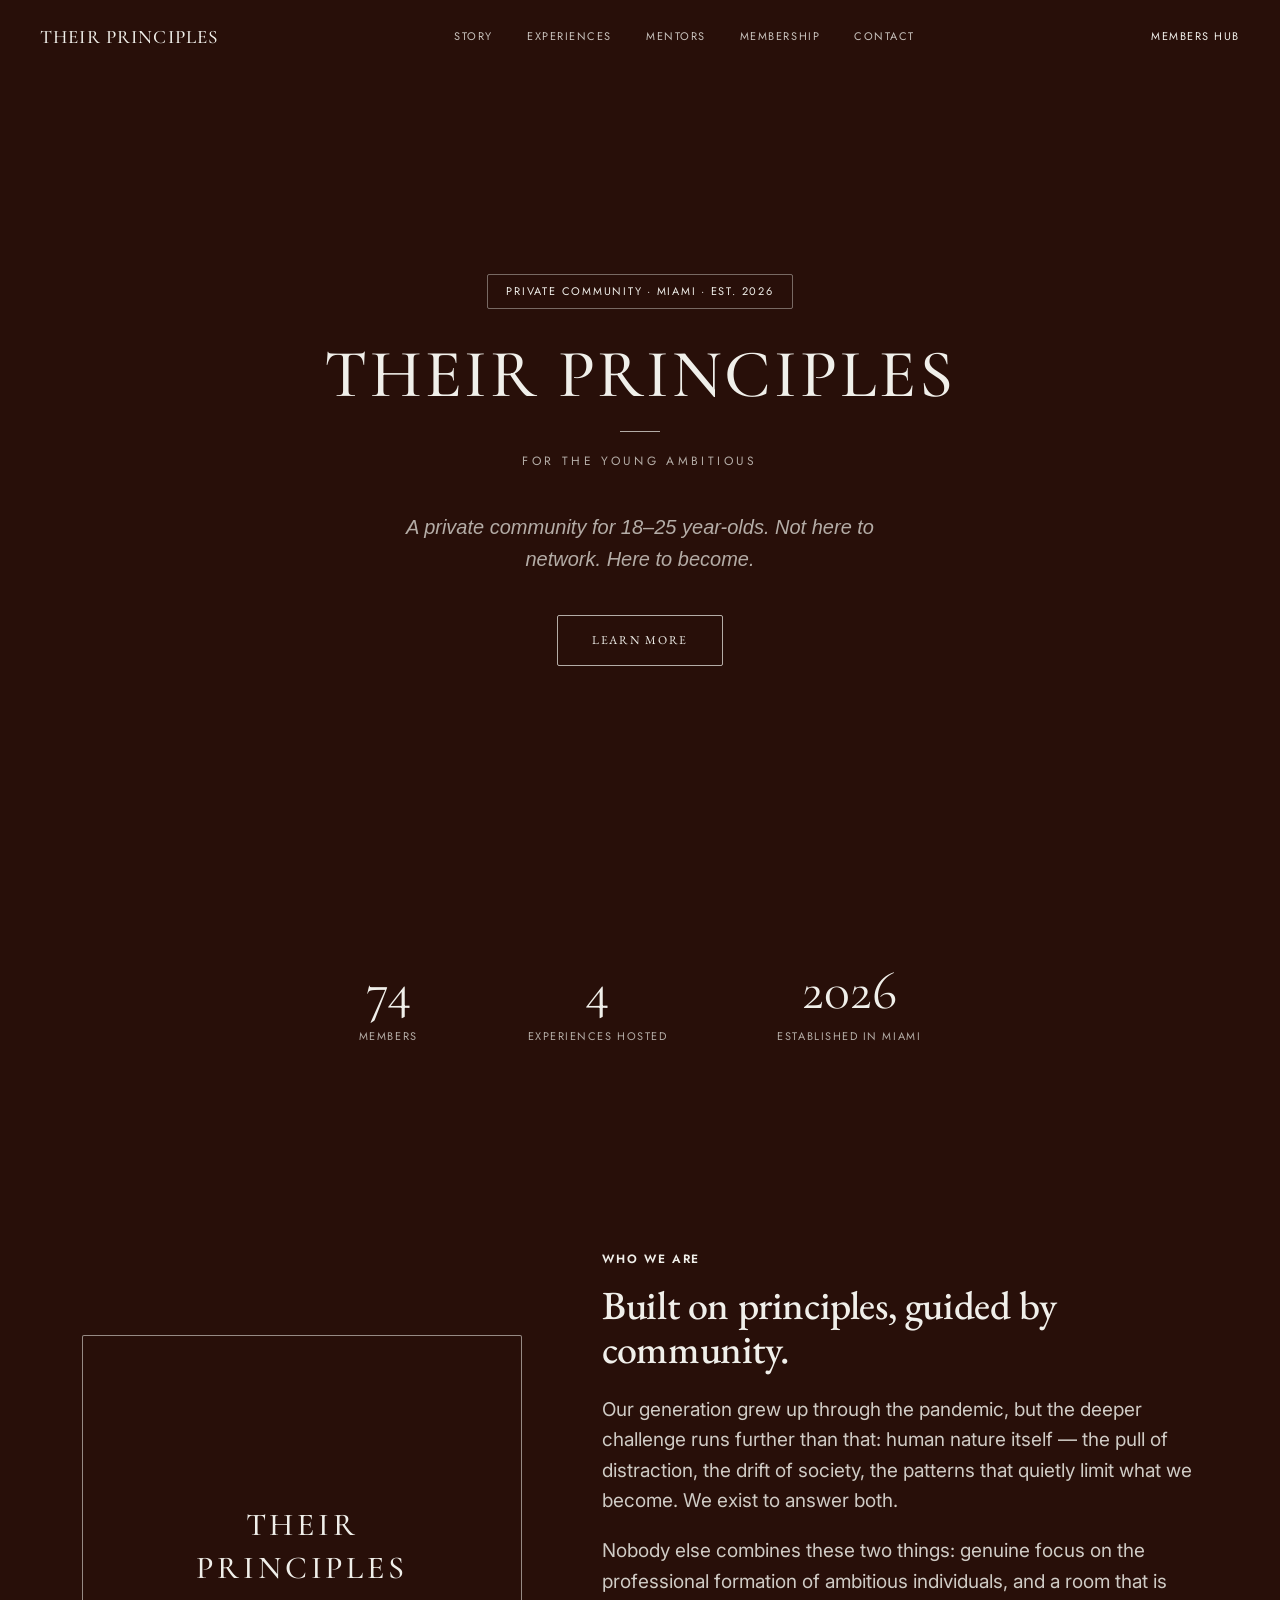
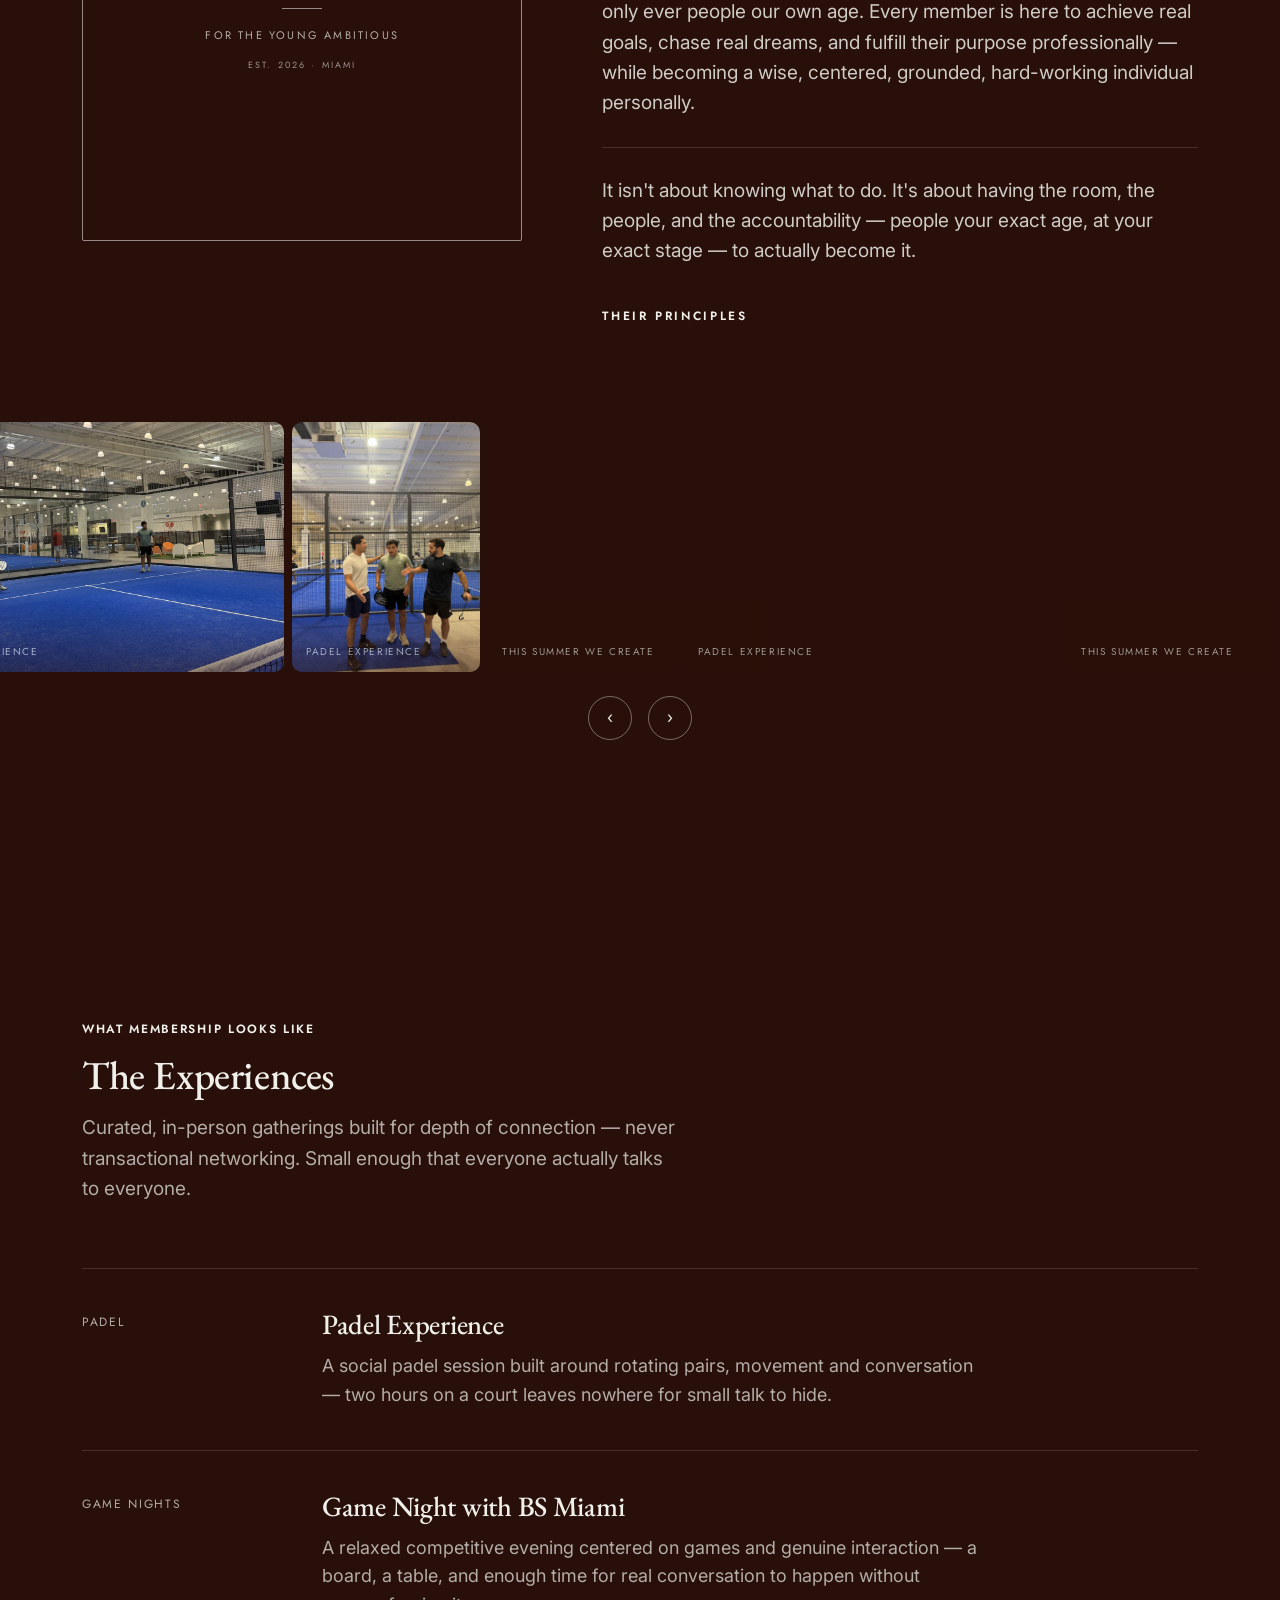
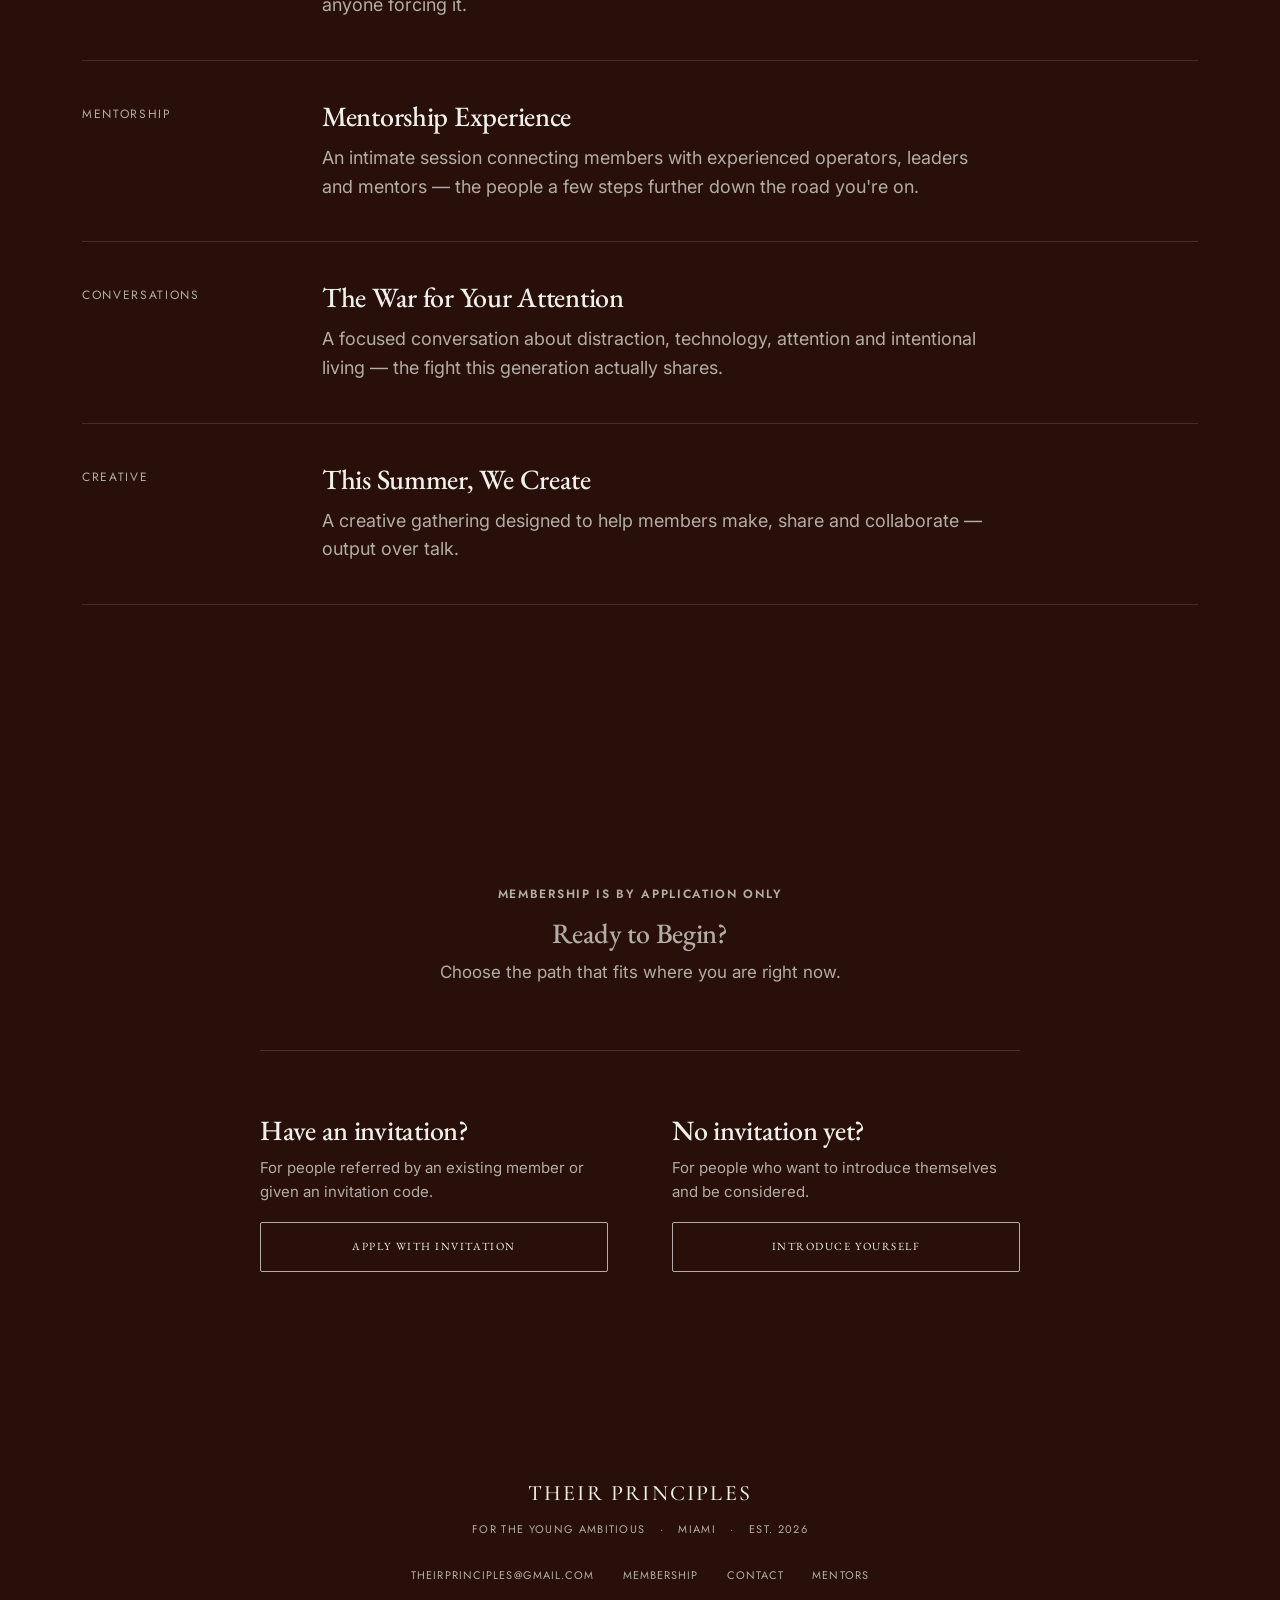
==== commit 291df921: "Mix new event photography into the Recent Moments carousel Add 10 real member photos (padel, This Su" ====
--- a/index.html
+++ b/index.html
@@ -196,7 +196,7 @@
 <script src="js/navigation.js" defer></script>
 <!-- ?v= is a cache-buster: bump it whenever gallery.js changes so browsers
      don't keep serving an old copy of the script. -->
-<script src="js/gallery.js?v=4" defer></script>
+<script src="js/gallery.js?v=5" defer></script>
 <script src="js/experiences.js" defer></script>
 <script src="js/stats.js" defer></script>
 </body>
